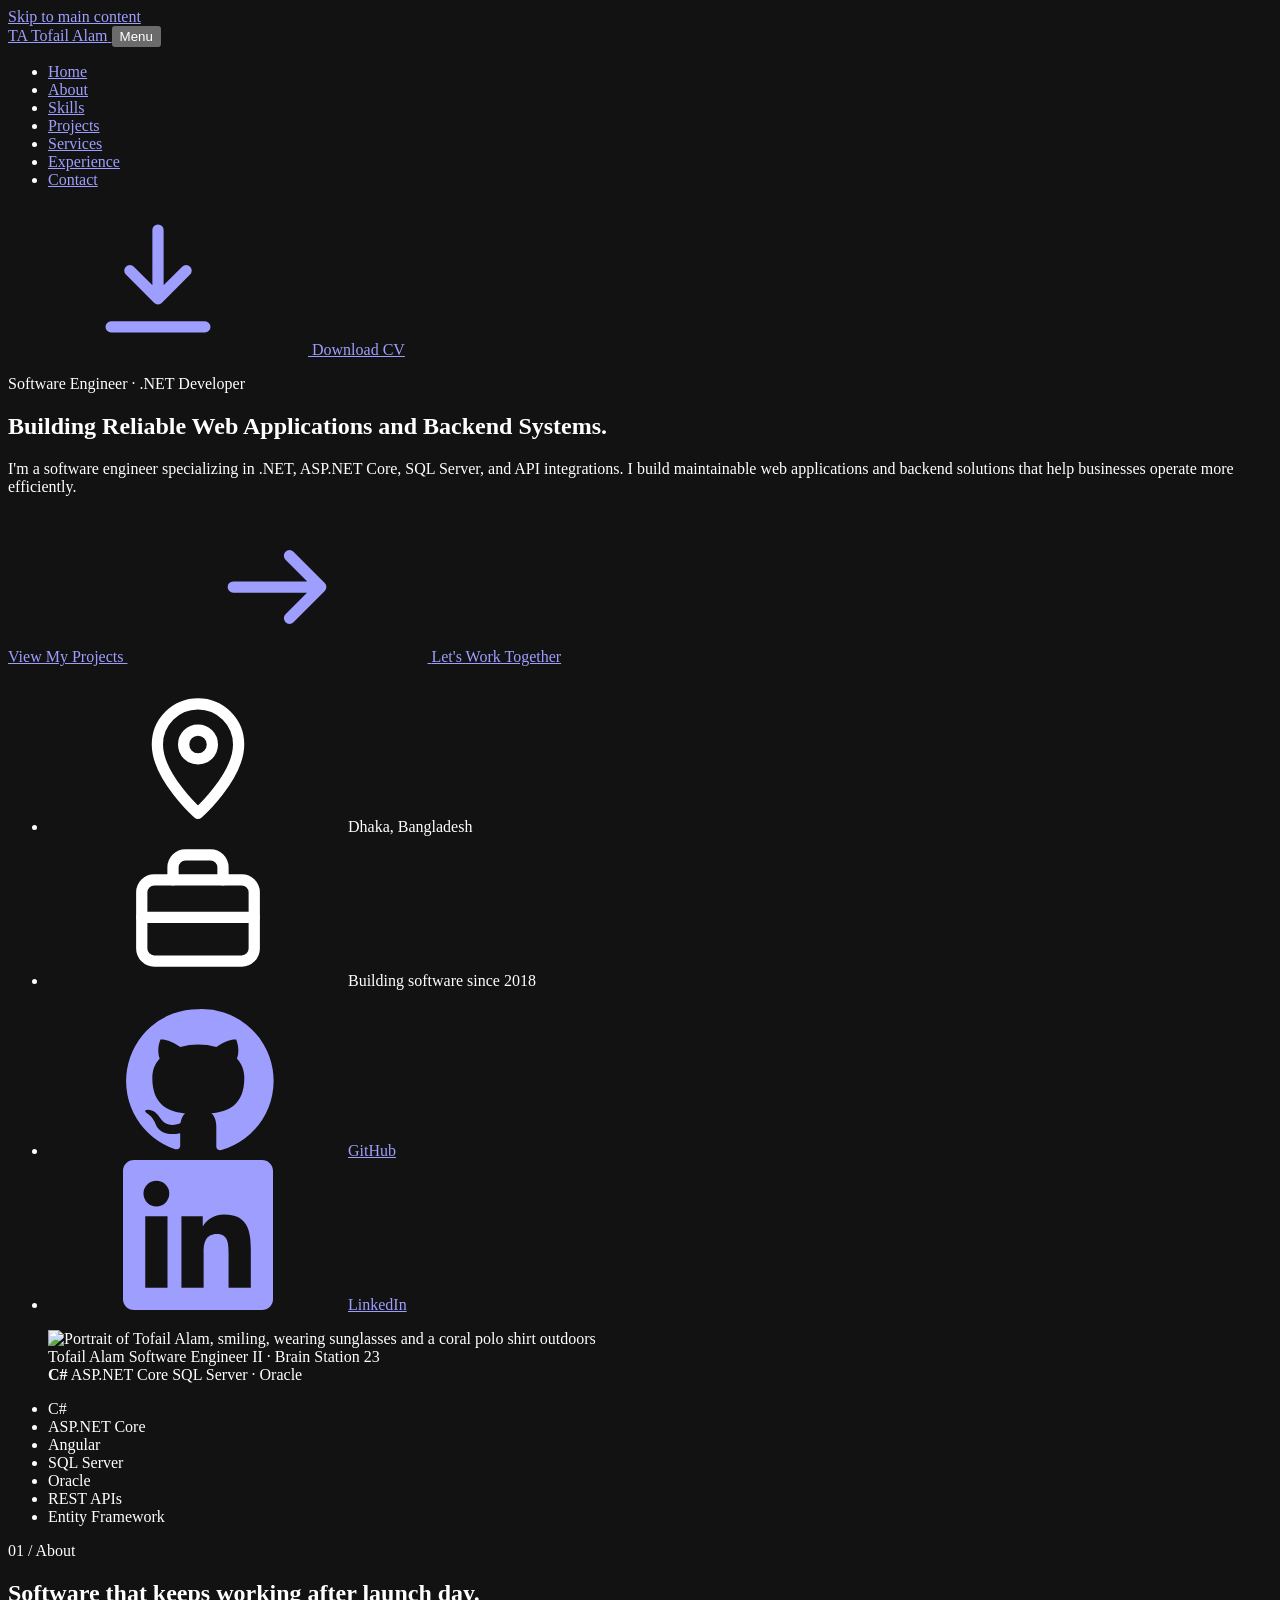
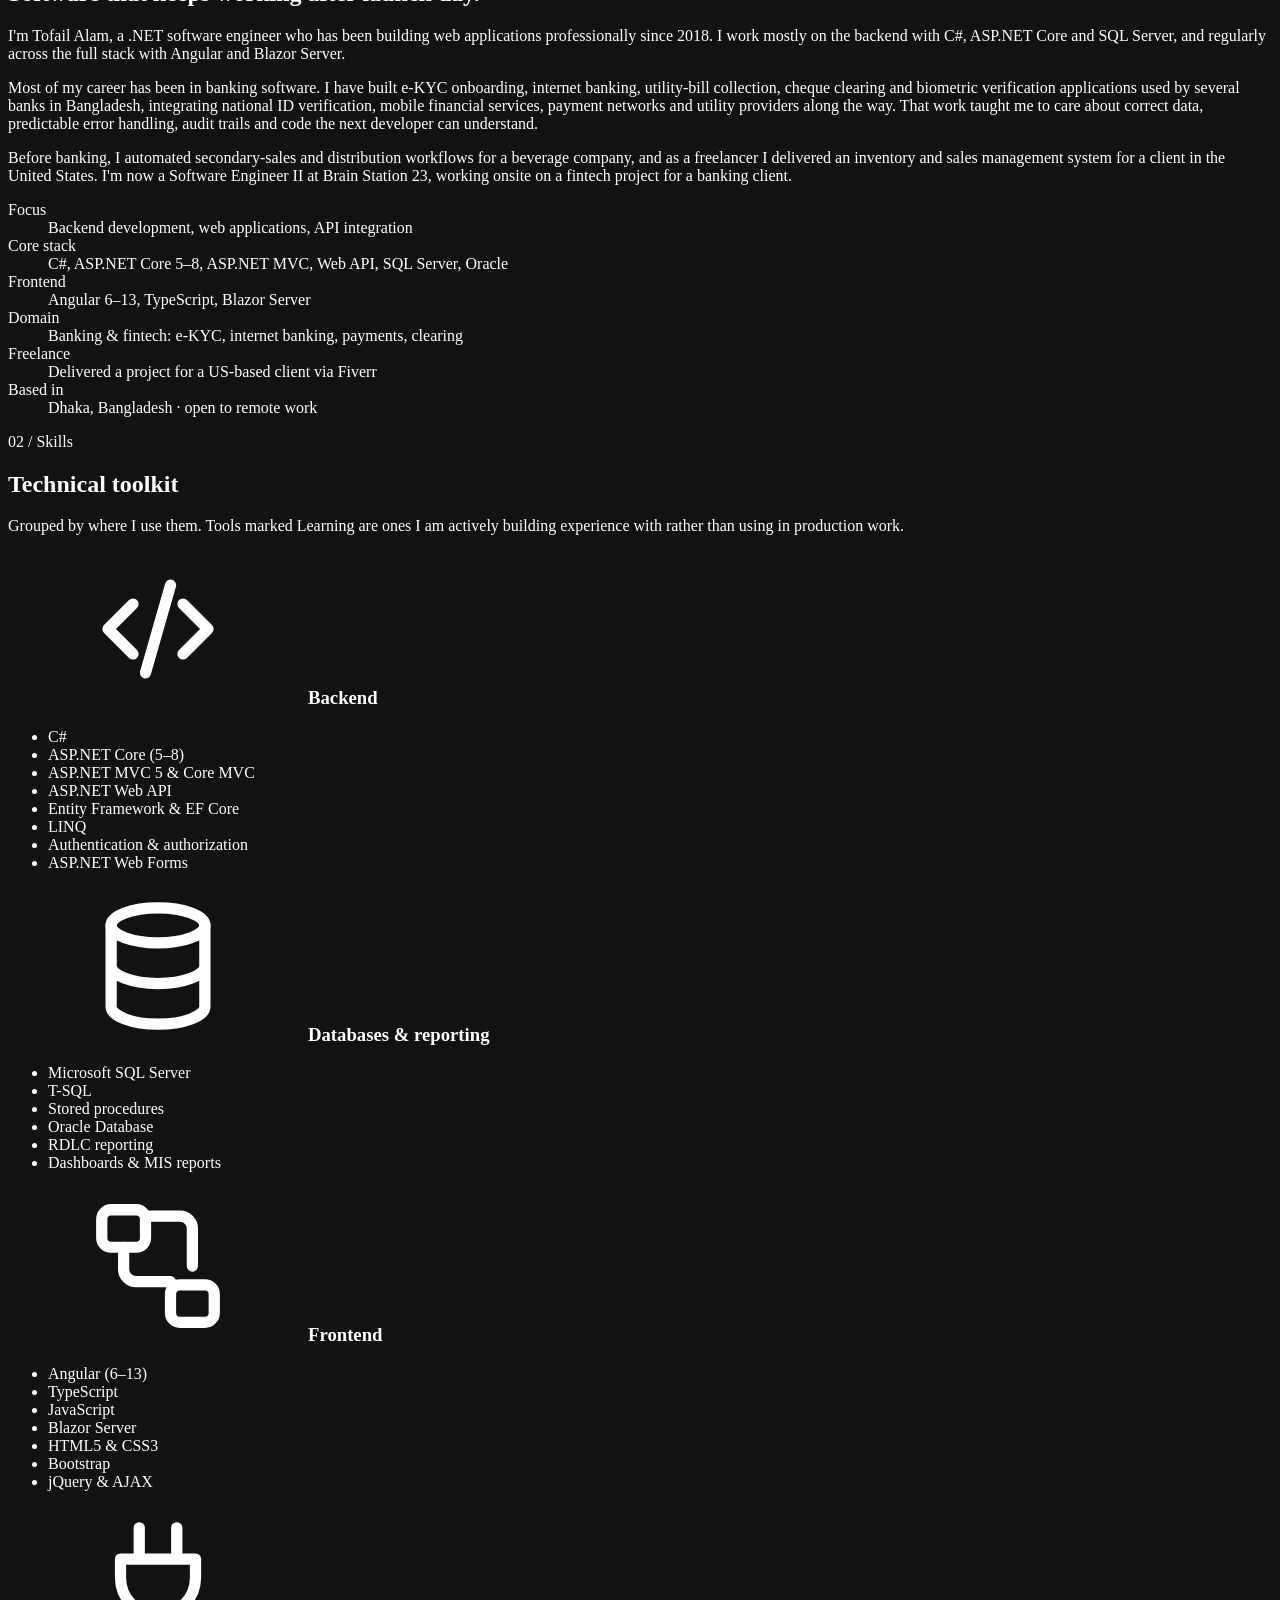
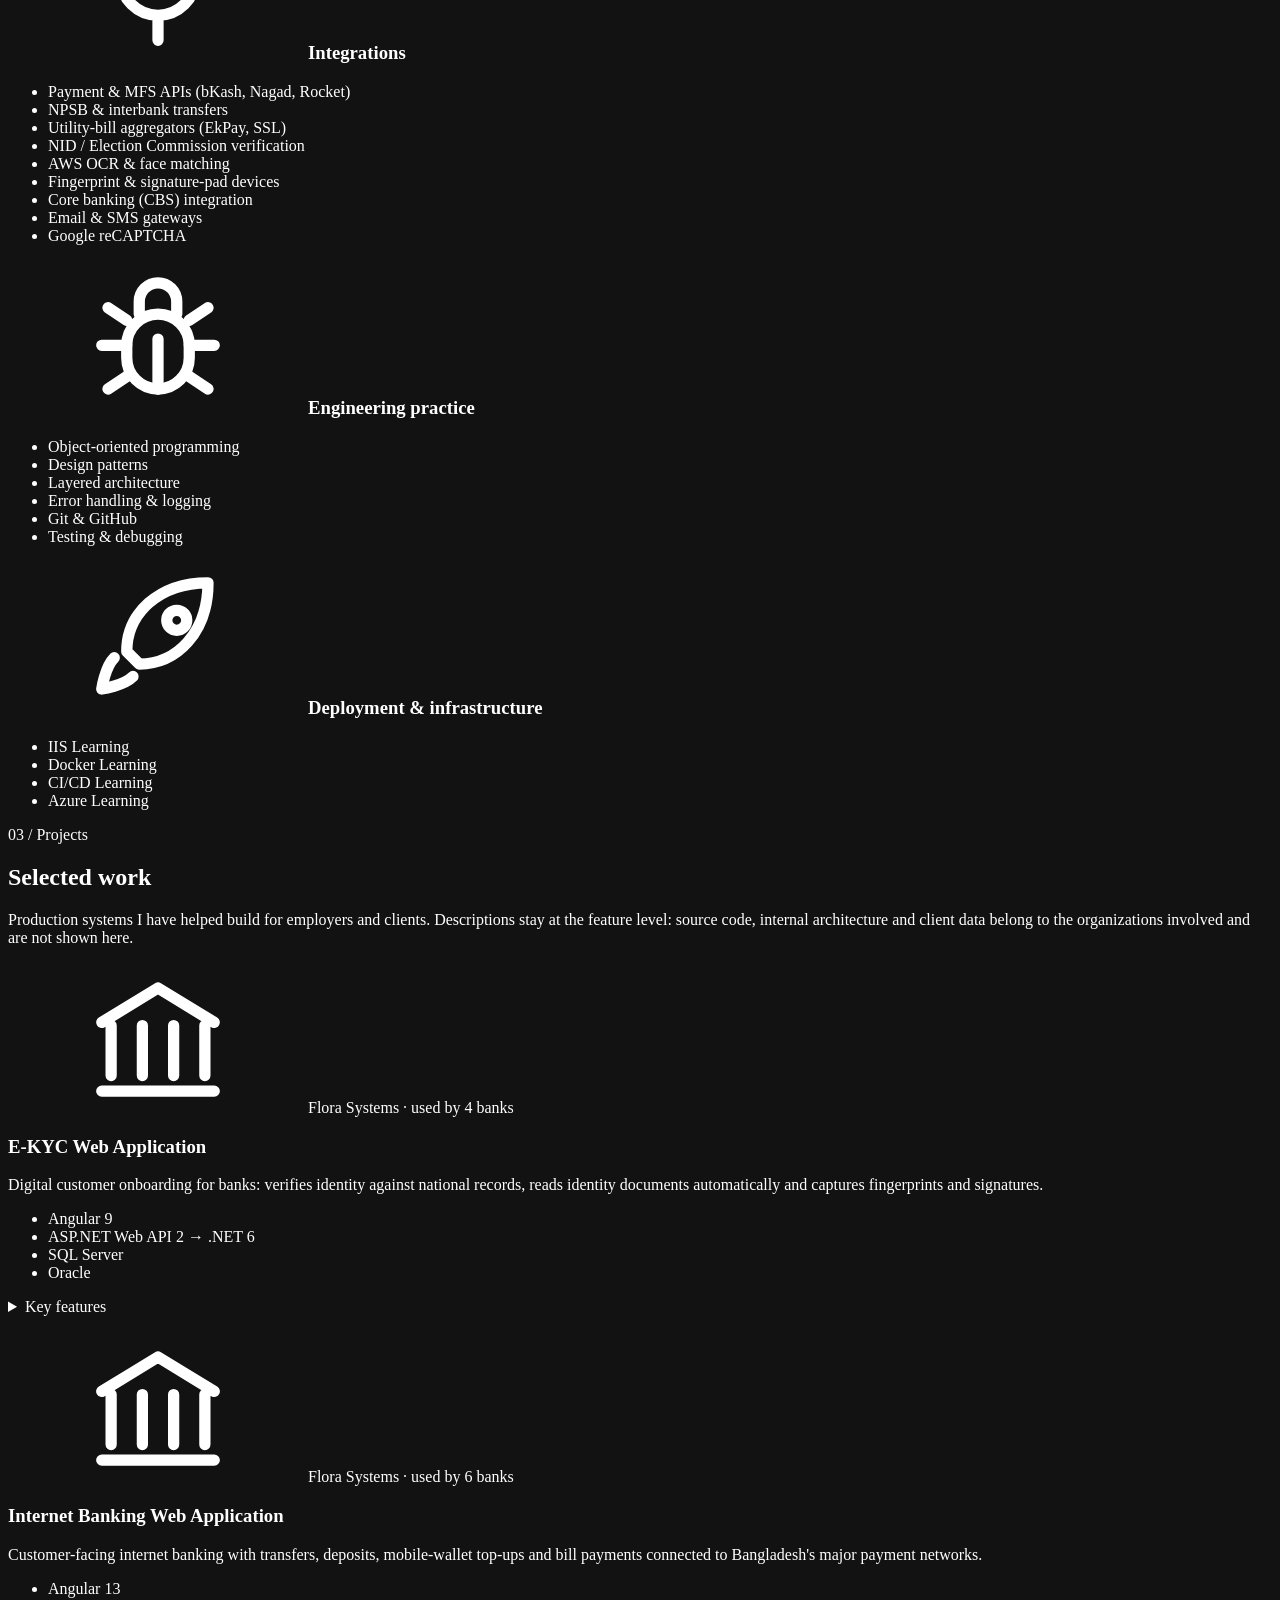
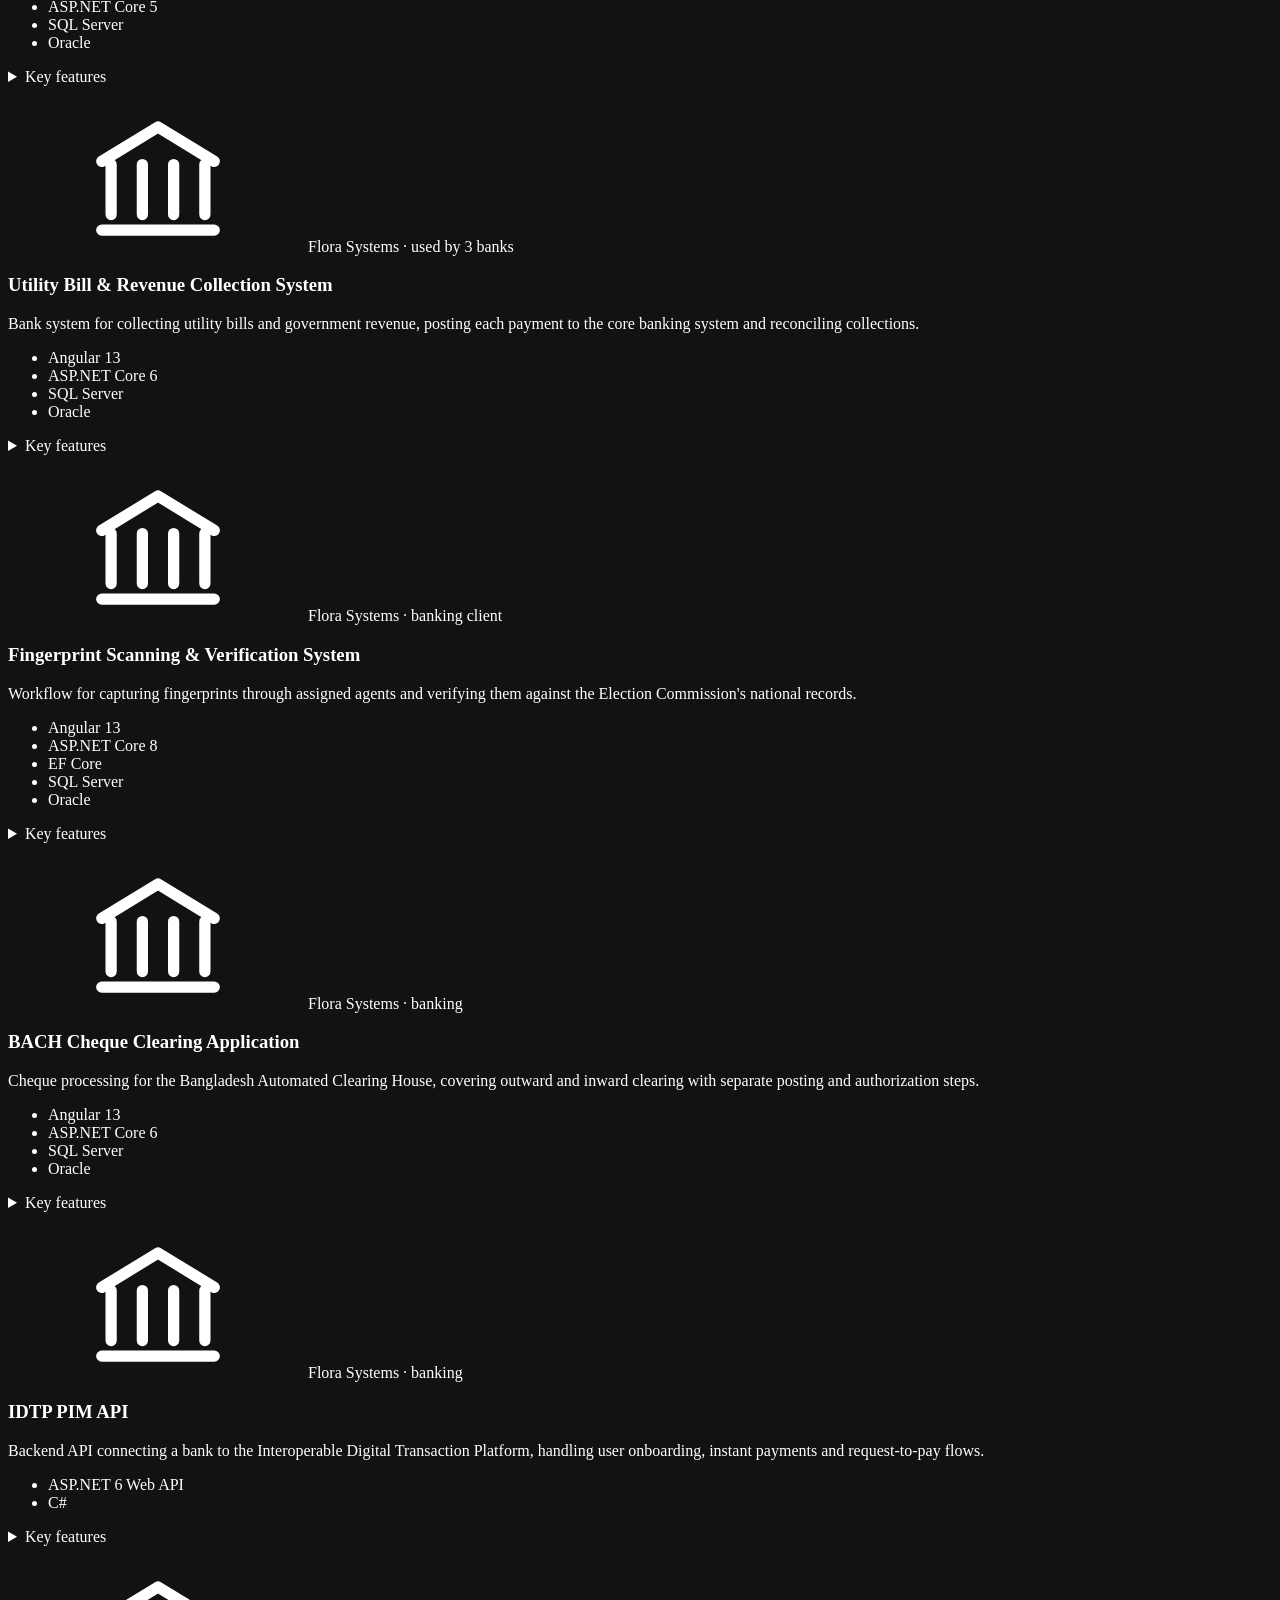
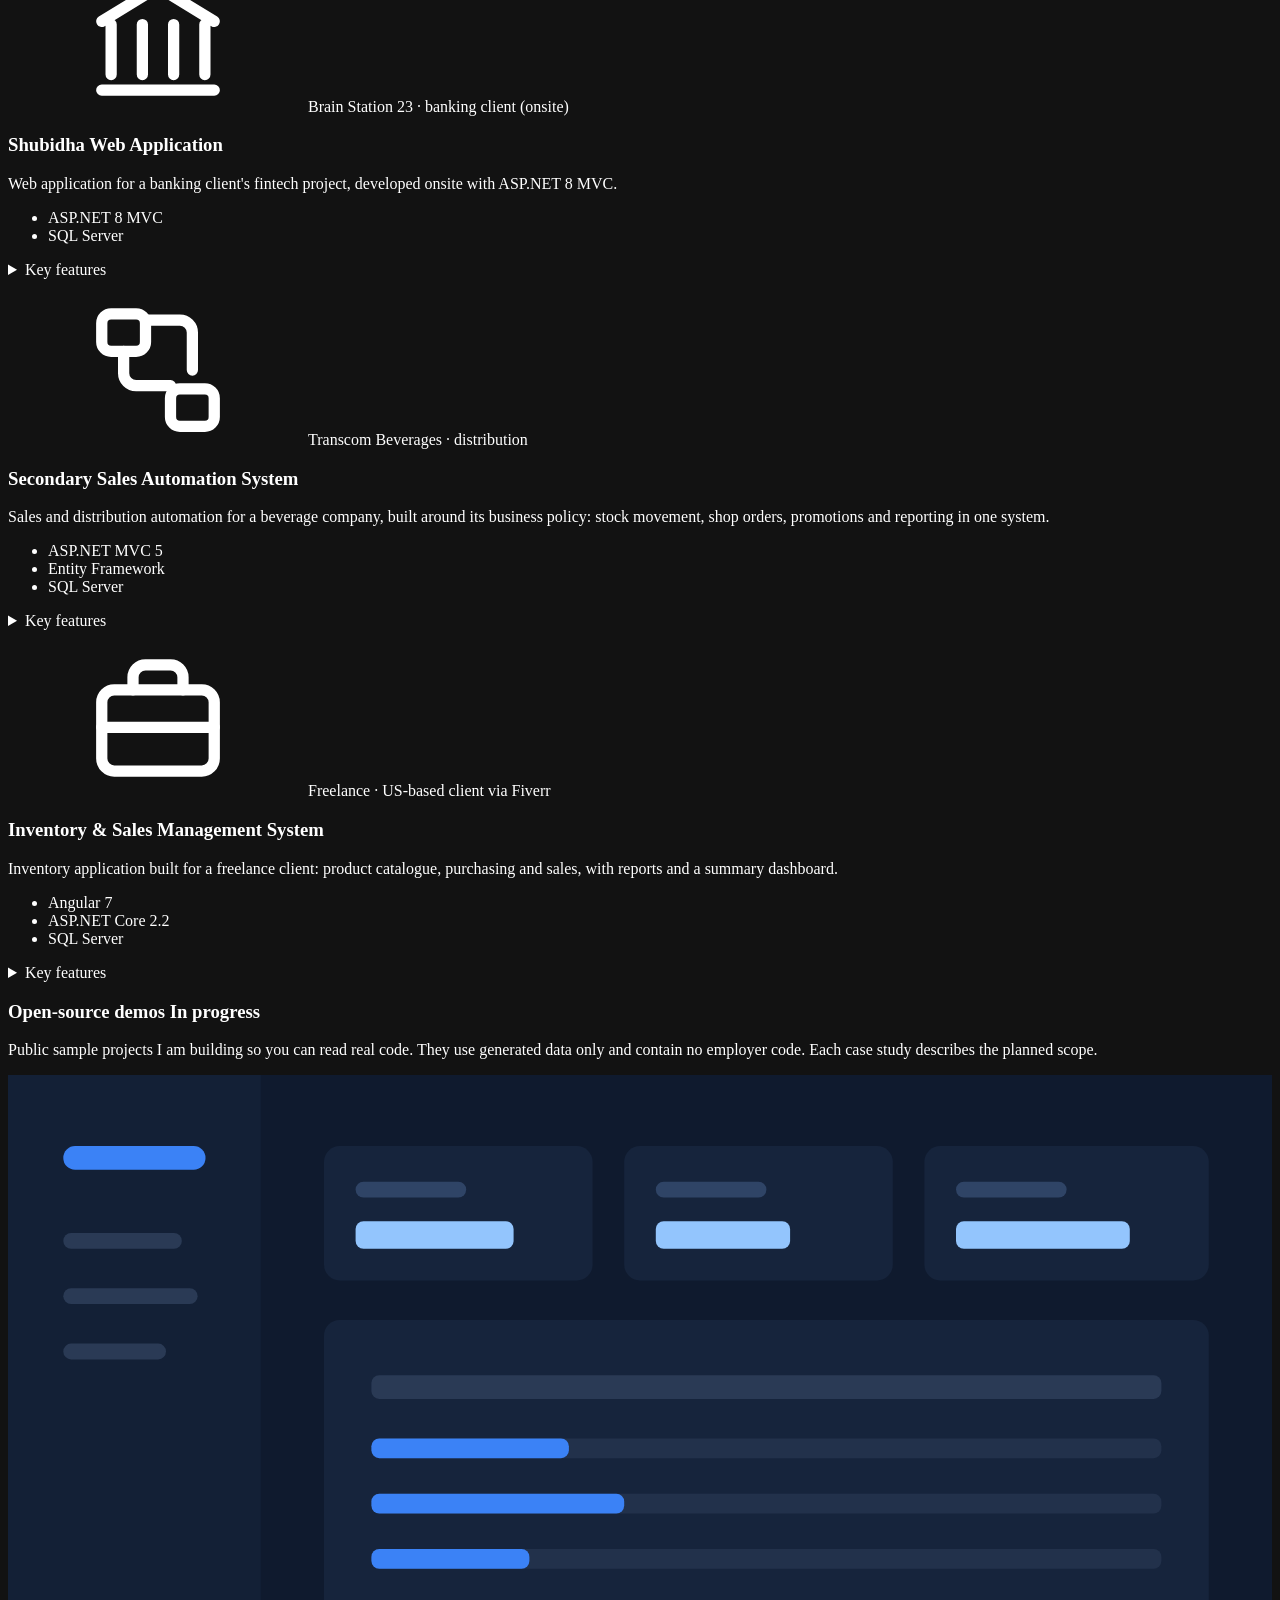
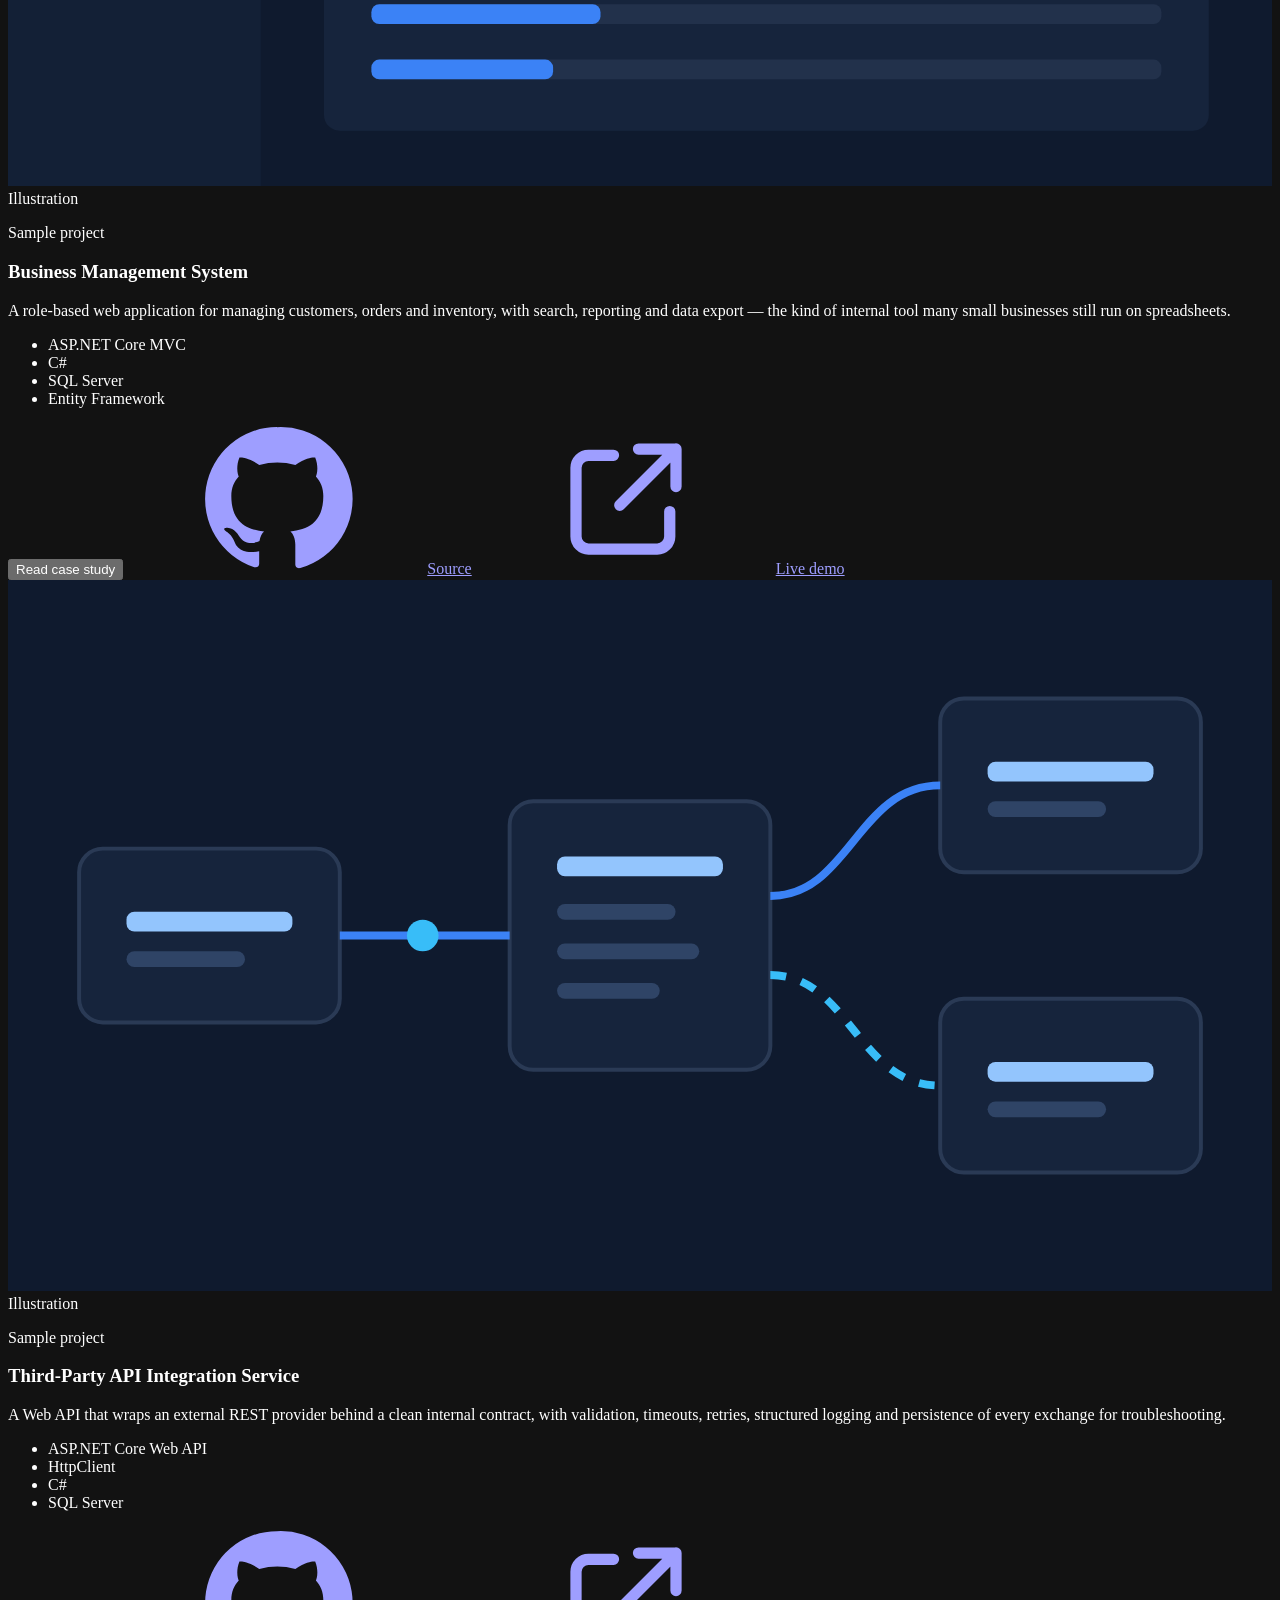
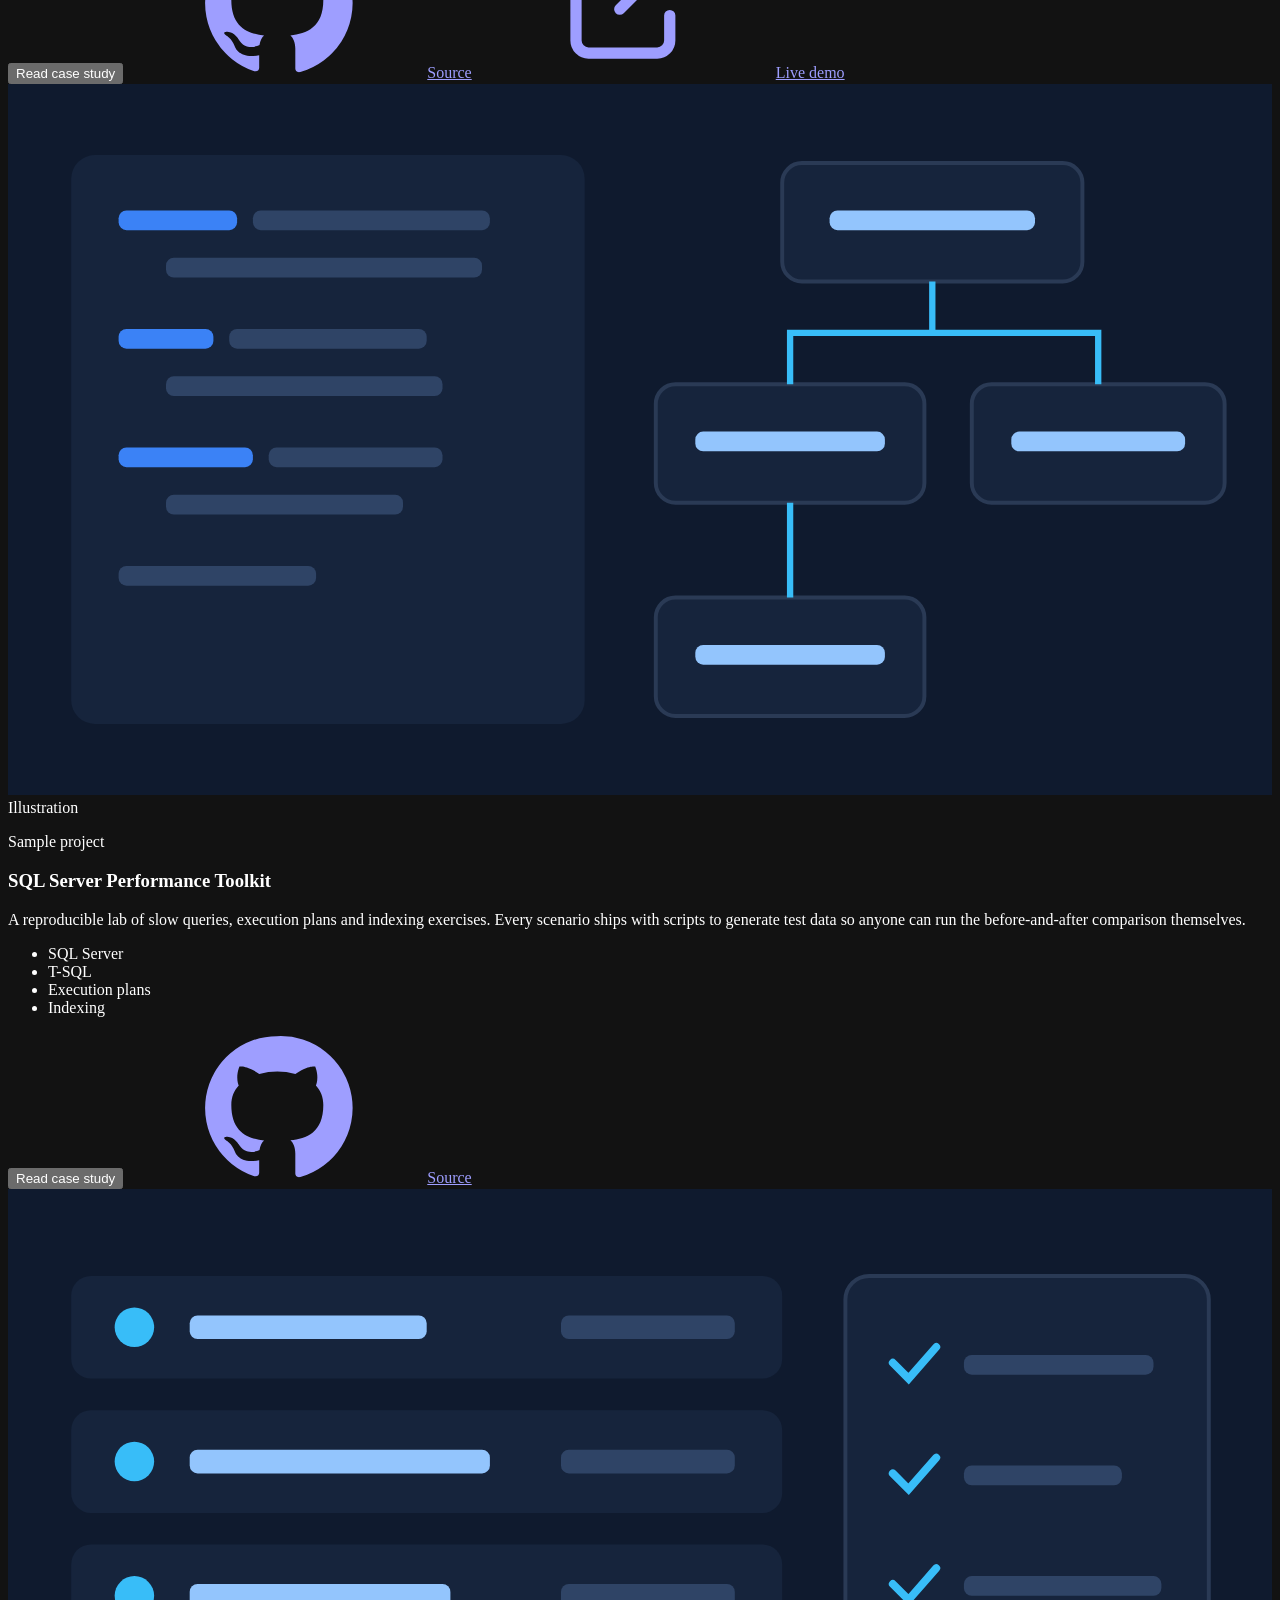
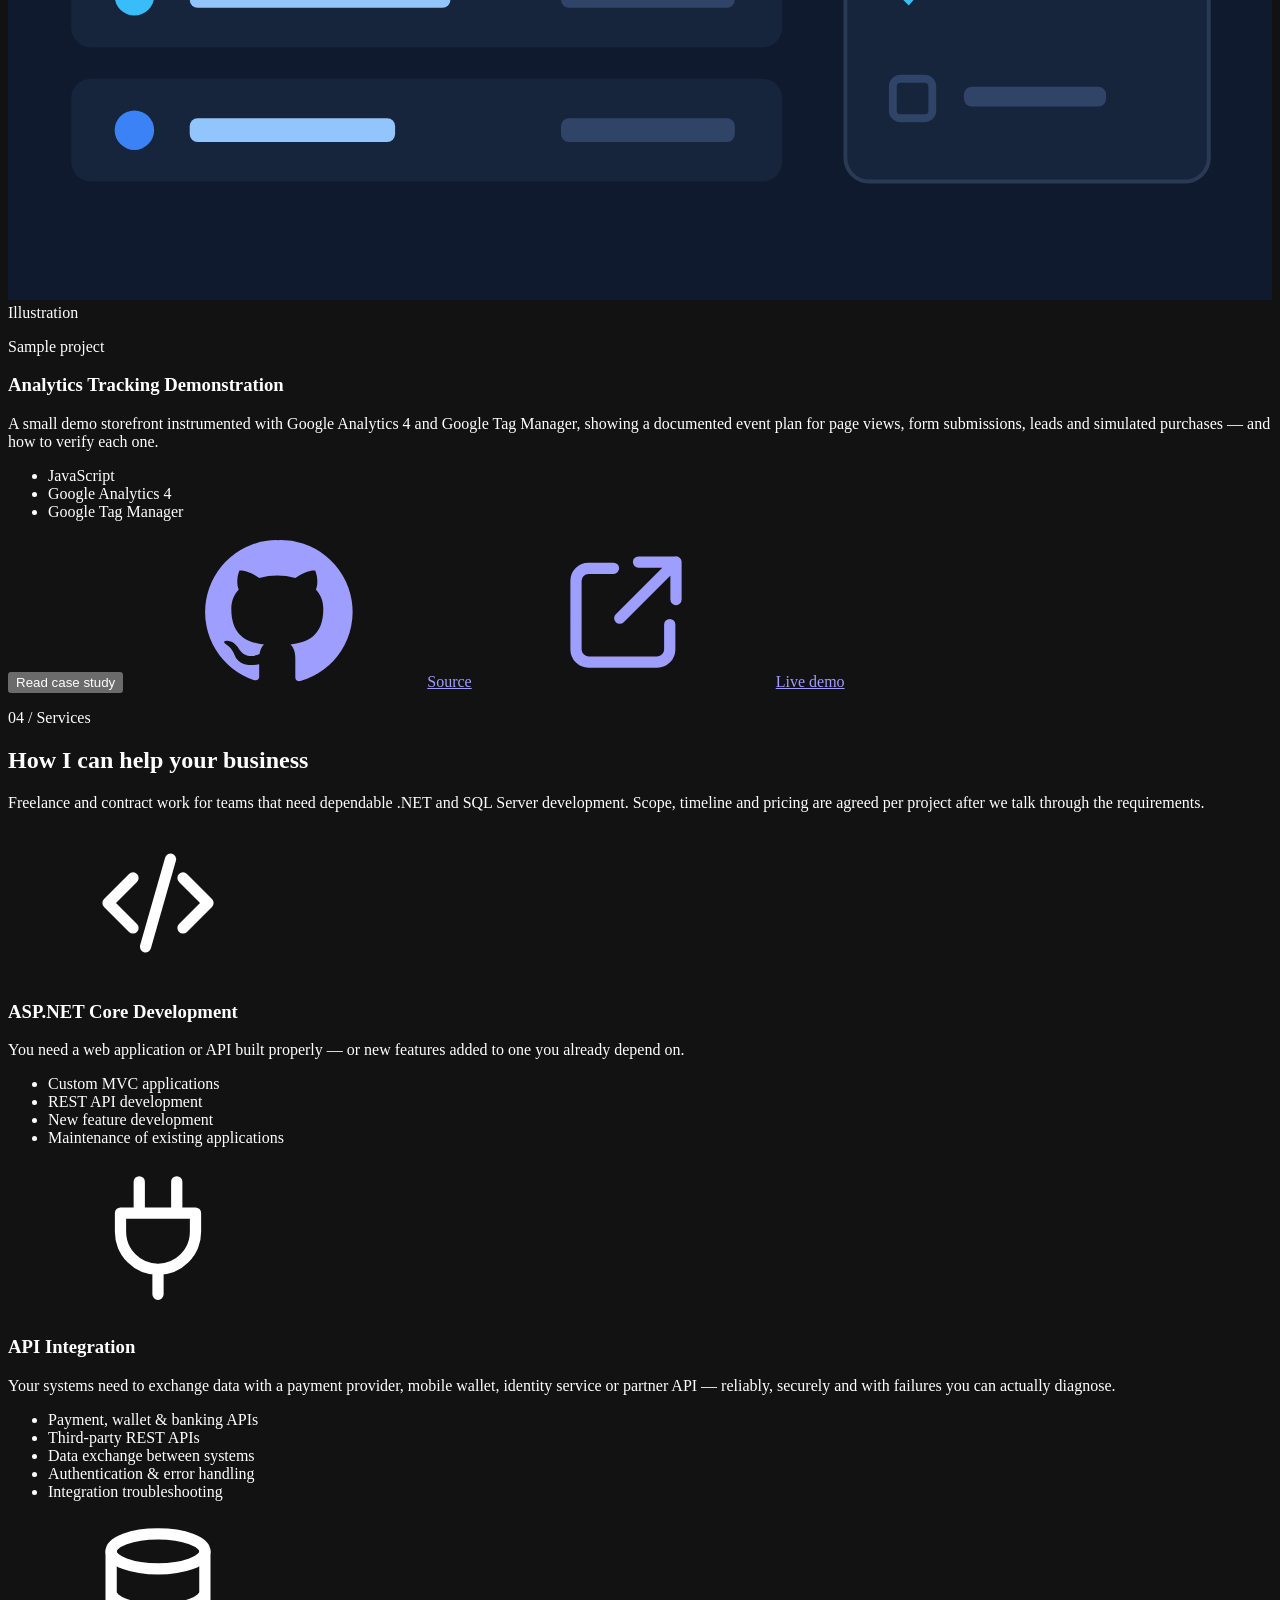
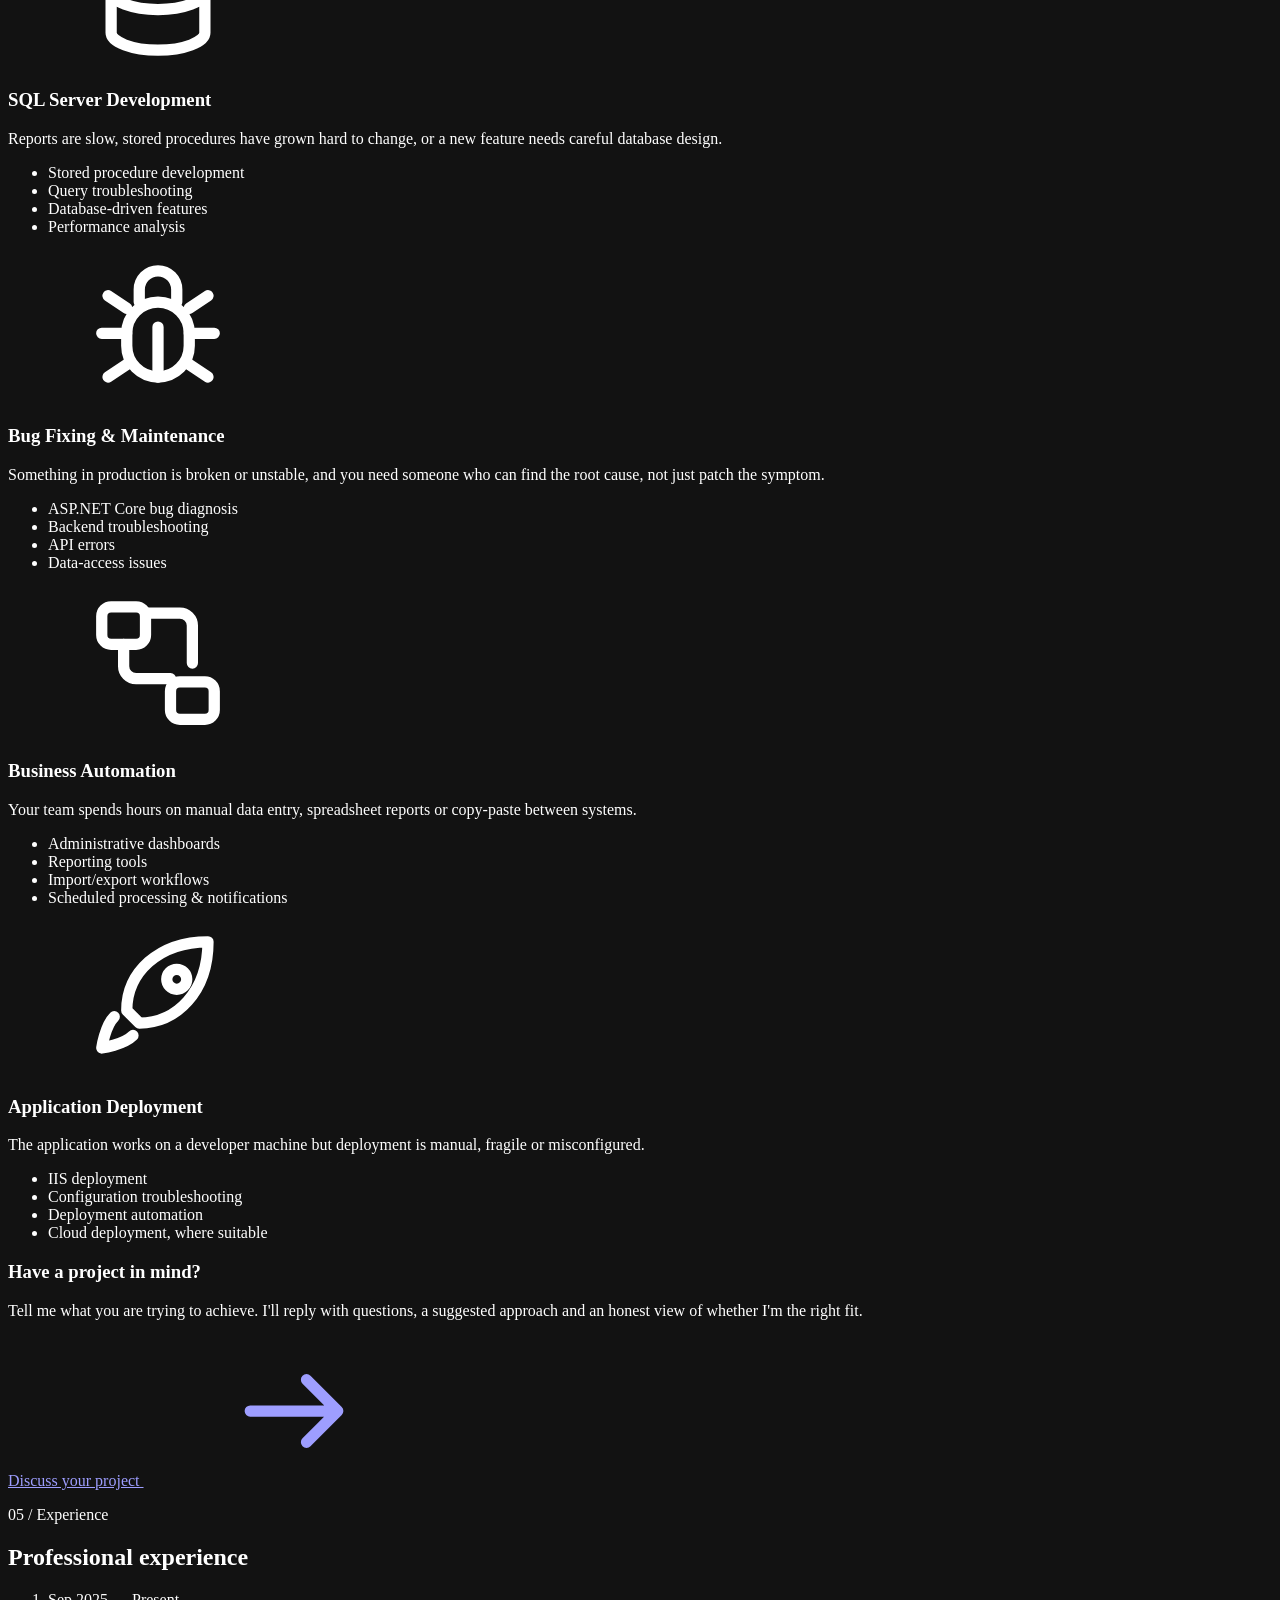
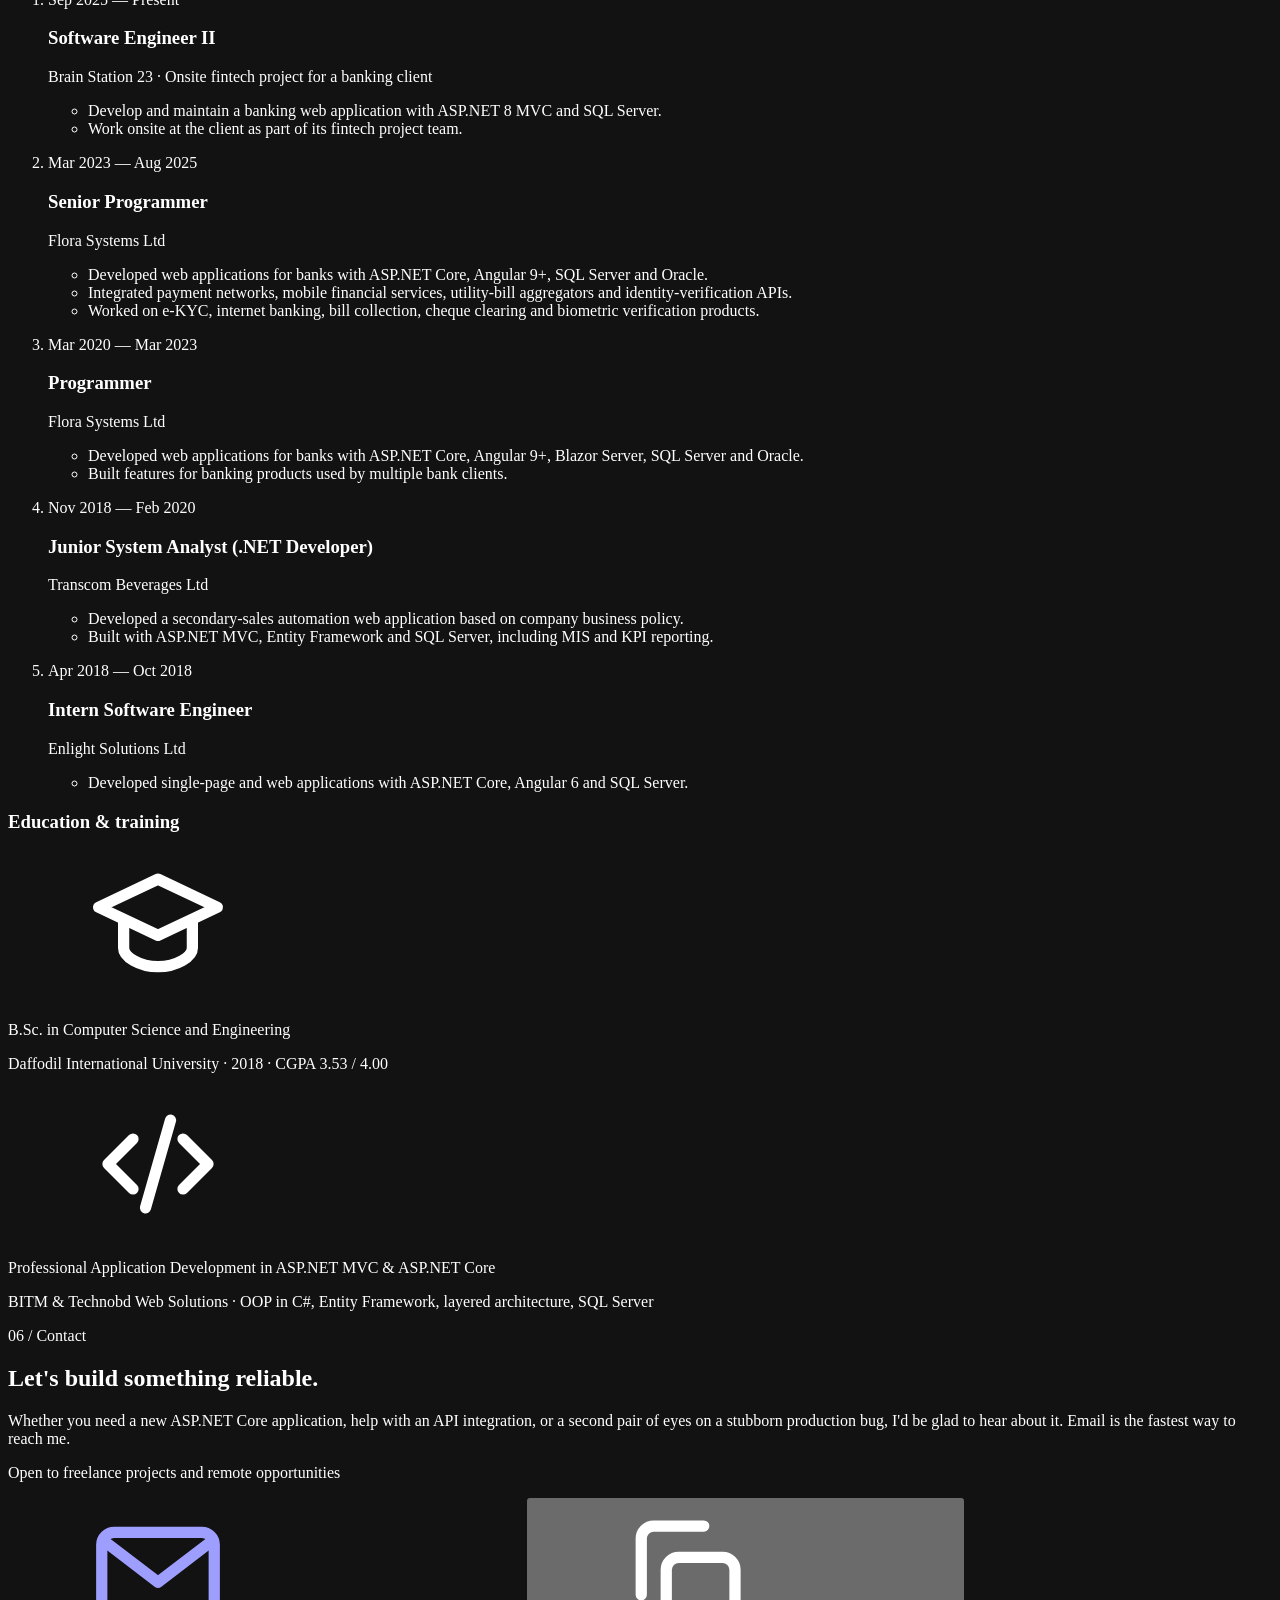
==== index.html @ 6b2c28f9 "Add files via upload" ====
<!doctype html>
<html lang="en">
<head>
  <meta charset="utf-8">
  <meta name="viewport" content="width=device-width, initial-scale=1">

  <title>Tofail Alam — .NET Software Engineer | ASP.NET Core, SQL Server &amp; Fintech Integrations</title>
  <meta name="description" content="Tofail Alam is a .NET software engineer in Dhaka, Bangladesh, building banking and business web applications with C#, ASP.NET Core, Angular, SQL Server and Oracle since 2018. Available for freelance and remote work.">
  <meta name="author" content="Tofail Alam">
  <meta name="theme-color" content="#0B1120">
  <meta name="color-scheme" content="dark">

  <!-- If you later add a custom domain, change every tofailalamtushar.github.io below. -->
  <link rel="canonical" href="https://tofailalamtushar.github.io/">

  <meta property="og:type" content="profile">
  <meta property="og:title" content="Tofail Alam — .NET Software Engineer">
  <meta property="og:description" content="Banking and business web applications, backend systems and API integrations with C#, ASP.NET Core, Angular and SQL Server.">
  <meta property="og:url" content="https://tofailalamtushar.github.io/">
  <meta property="og:image" content="https://tofailalamtushar.github.io/assets/images/og-image.png">
  <meta property="og:image:width" content="1200">
  <meta property="og:image:height" content="630">
  <meta property="og:image:alt" content="Tofail Alam — .NET Software Engineer: ASP.NET Core, SQL Server, API integration">
  <meta name="twitter:card" content="summary_large_image">
  <meta name="twitter:title" content="Tofail Alam — .NET Software Engineer">
  <meta name="twitter:description" content="Banking and business web applications, backend systems and API integrations with C#, ASP.NET Core, Angular and SQL Server.">
  <meta name="twitter:image" content="https://tofailalamtushar.github.io/assets/images/og-image.png">

  <link rel="icon" href="assets/icons/favicon.svg" type="image/svg+xml">
  <link rel="preload" as="image" href="assets/images/tofail-alam-480.webp" imagesrcset="assets/images/tofail-alam-480.webp 480w, assets/images/tofail-alam-800.webp 800w" imagesizes="(max-width: 920px) 260px, 380px">
  <link rel="stylesheet" href="assets/css/style.css">

  <!-- Structured data: helps search engines show your name and profiles correctly -->
  <script type="application/ld+json">
  {
    "@context": "https://schema.org",
    "@type": "Person",
    "name": "Tofail Alam",
    "jobTitle": "Software Engineer (.NET)",
    "url": "https://tofailalamtushar.github.io/",
    "image": "https://tofailalamtushar.github.io/assets/images/tofail-alam-800.webp",
    "address": { "@type": "PostalAddress", "addressLocality": "Dhaka", "addressCountry": "BD" },
    "alumniOf": "Daffodil International University",
    "knowsAbout": ["C#", "ASP.NET Core", "Angular", "Microsoft SQL Server", "Oracle Database", "REST APIs", "Fintech integrations"],
    "sameAs": ["https://github.com/tofailalamtushar"]
  }
  </script>

  <script src="site-config.js" defer></script>
  <script src="assets/js/main.js" defer></script>
</head>
<body>
  <!-- Inline icon sprite: one request, no icon library needed -->
  <svg width="0" height="0" style="position:absolute" aria-hidden="true" focusable="false">
    <defs>
      <symbol id="i-github" viewBox="0 0 24 24"><path fill="currentColor" d="M12 .5a11.5 11.5 0 0 0-3.64 22.41c.58.1.79-.25.79-.56v-2c-3.2.7-3.88-1.37-3.88-1.37-.53-1.33-1.28-1.69-1.28-1.69-1.05-.71.08-.7.08-.7 1.16.08 1.77 1.19 1.77 1.19 1.03 1.77 2.7 1.26 3.36.96.1-.75.4-1.26.73-1.55-2.55-.29-5.24-1.28-5.24-5.68 0-1.26.45-2.28 1.19-3.09-.12-.29-.52-1.46.11-3.05 0 0 .97-.31 3.17 1.18a11 11 0 0 1 5.78 0c2.2-1.49 3.17-1.18 3.17-1.18.63 1.59.23 2.76.11 3.05.74.81 1.19 1.83 1.19 3.09 0 4.41-2.69 5.38-5.26 5.67.41.36.78 1.06.78 2.14v3.17c0 .31.21.67.8.56A11.5 11.5 0 0 0 12 .5Z"/></symbol>
      <symbol id="i-linkedin" viewBox="0 0 24 24"><path fill="currentColor" d="M20.45 20.45h-3.56v-5.57c0-1.33-.02-3.04-1.85-3.04-1.86 0-2.14 1.45-2.14 2.94v5.67H9.35V9h3.41v1.56h.05c.48-.9 1.64-1.85 3.37-1.85 3.6 0 4.27 2.37 4.27 5.46v6.28ZM5.34 7.43a2.06 2.06 0 1 1 0-4.13 2.06 2.06 0 0 1 0 4.13ZM7.12 20.45H3.56V9h3.56v11.45ZM22.22 0H1.77C.79 0 0 .77 0 1.73v20.54C0 23.23.79 24 1.77 24h20.45c.98 0 1.78-.77 1.78-1.73V1.73C24 .77 23.2 0 22.22 0Z"/></symbol>
      <symbol id="i-mail" viewBox="0 0 24 24"><g fill="none" stroke="currentColor" stroke-width="1.8" stroke-linecap="round" stroke-linejoin="round"><rect x="3" y="5" width="18" height="14" rx="2"/><path d="m3.5 6.5 8.5 6.5 8.5-6.5"/></g></symbol>
      <symbol id="i-briefcase" viewBox="0 0 24 24"><g fill="none" stroke="currentColor" stroke-width="1.8" stroke-linecap="round" stroke-linejoin="round"><rect x="3" y="7" width="18" height="13" rx="2"/><path d="M8 7V5a2 2 0 0 1 2-2h4a2 2 0 0 1 2 2v2M3 13h18"/></g></symbol>
      <symbol id="i-download" viewBox="0 0 24 24"><g fill="none" stroke="currentColor" stroke-width="1.8" stroke-linecap="round" stroke-linejoin="round"><path d="M12 4v11m0 0-4.5-4.5M12 15l4.5-4.5M4.5 19.5h15"/></g></symbol>
      <symbol id="i-arrow" viewBox="0 0 24 24"><g fill="none" stroke="currentColor" stroke-width="1.8" stroke-linecap="round" stroke-linejoin="round"><path d="M5 12h14m-5-5 5 5-5 5"/></g></symbol>
      <symbol id="i-arrow-up" viewBox="0 0 24 24"><g fill="none" stroke="currentColor" stroke-width="2" stroke-linecap="round" stroke-linejoin="round"><path d="M12 19V5m-6 6 6-6 6 6"/></g></symbol>
      <symbol id="i-external" viewBox="0 0 24 24"><g fill="none" stroke="currentColor" stroke-width="1.8" stroke-linecap="round" stroke-linejoin="round"><path d="M14 4h6v6m0-6-9 9M19 14v4a2 2 0 0 1-2 2H6a2 2 0 0 1-2-2V7a2 2 0 0 1 2-2h4"/></g></symbol>
      <symbol id="i-copy" viewBox="0 0 24 24"><g fill="none" stroke="currentColor" stroke-width="1.8" stroke-linecap="round" stroke-linejoin="round"><rect x="9" y="9" width="11" height="11" rx="2"/><path d="M5 15V6a2 2 0 0 1 2-2h8"/></g></symbol>
      <symbol id="i-close" viewBox="0 0 24 24"><g fill="none" stroke="currentColor" stroke-width="2" stroke-linecap="round"><path d="M6 6l12 12M18 6 6 18"/></g></symbol>
      <symbol id="i-code" viewBox="0 0 24 24"><g fill="none" stroke="currentColor" stroke-width="1.8" stroke-linecap="round" stroke-linejoin="round"><path d="m8 8-4 4 4 4m8-8 4 4-4 4M14 5l-4 14"/></g></symbol>
      <symbol id="i-plug" viewBox="0 0 24 24"><g fill="none" stroke="currentColor" stroke-width="1.8" stroke-linecap="round" stroke-linejoin="round"><path d="M9 3v5m6-5v5M6 8h12v3a6 6 0 0 1-12 0V8Zm6 9v4"/></g></symbol>
      <symbol id="i-db" viewBox="0 0 24 24"><g fill="none" stroke="currentColor" stroke-width="1.8" stroke-linecap="round" stroke-linejoin="round"><ellipse cx="12" cy="5.5" rx="7.5" ry="2.8"/><path d="M4.5 5.5v13c0 1.5 3.4 2.8 7.5 2.8s7.5-1.3 7.5-2.8v-13M4.5 12c0 1.5 3.4 2.8 7.5 2.8s7.5-1.3 7.5-2.8"/></g></symbol>
      <symbol id="i-bug" viewBox="0 0 24 24"><g fill="none" stroke="currentColor" stroke-width="1.8" stroke-linecap="round" stroke-linejoin="round"><rect x="7" y="8" width="10" height="12" rx="5"/><path d="M9 8V6a3 3 0 0 1 6 0v2M12 12v8M3 13h4m10 0h4M4 7l3 2m13-2-3 2M4 20l3-2m13 2-3-2"/></g></symbol>
      <symbol id="i-flow" viewBox="0 0 24 24"><g fill="none" stroke="currentColor" stroke-width="1.8" stroke-linecap="round" stroke-linejoin="round"><rect x="3" y="3" width="7" height="6" rx="1.5"/><rect x="14" y="15" width="7" height="6" rx="1.5"/><path d="M6.5 9v3.5a2 2 0 0 0 2 2H14m3.5-2.5V6a2 2 0 0 0-2-2H10"/></g></symbol>
      <symbol id="i-rocket" viewBox="0 0 24 24"><g fill="none" stroke="currentColor" stroke-width="1.8" stroke-linecap="round" stroke-linejoin="round"><path d="M5 15c-1.5 1.5-2 5-2 5s3.5-.5 5-2m-1-4c0-6 5-11 13-11 0 8-5 13-11 13l-2-2Z"/><circle cx="15" cy="9" r="1.6"/></g></symbol>
      <symbol id="i-pin" viewBox="0 0 24 24"><g fill="none" stroke="currentColor" stroke-width="1.8" stroke-linecap="round" stroke-linejoin="round"><path d="M12 21s-6.5-5.8-6.5-11a6.5 6.5 0 0 1 13 0c0 5.2-6.5 11-6.5 11Z"/><circle cx="12" cy="10" r="2.3"/></g></symbol>
      <symbol id="i-bank" viewBox="0 0 24 24"><g fill="none" stroke="currentColor" stroke-width="1.8" stroke-linecap="round" stroke-linejoin="round"><path d="M3 9.5 12 4l9 5.5M4.5 10v8m5-8v8m5-8v8m5-8v8M3 20.5h18"/></g></symbol>
      <symbol id="i-cap" viewBox="0 0 24 24"><g fill="none" stroke="currentColor" stroke-width="1.8" stroke-linecap="round" stroke-linejoin="round"><path d="m2.5 9 9.5-4.5L21.5 9 12 13.5 2.5 9Z"/><path d="M6.5 11v4.5c0 1.4 2.5 3 5.5 3s5.5-1.6 5.5-3V11"/></g></symbol>
    </defs>
  </svg>

  <a class="skip-link" href="#main">Skip to main content</a>

  <!-- ============ HEADER / NAVIGATION ============ -->
  <header class="site-header" id="top">
    <nav class="nav container" aria-label="Primary">
      <a class="brand" href="#home" aria-label="Back to the top of the page">
        <span class="brand__mark" aria-hidden="true" data-config-initials>TA</span>
        <span class="brand__name" data-config-text="name">Tofail Alam</span>
      </a>

      <button class="nav__toggle" type="button" aria-expanded="false" aria-controls="nav-menu">
        <span class="nav__toggle-bars" aria-hidden="true"></span>
        <span class="visually-hidden">Menu</span>
      </button>

      <div class="nav__menu" id="nav-menu">
        <ul class="nav__links">
          <li><a href="#home">Home</a></li>
          <li><a href="#about">About</a></li>
          <li><a href="#skills">Skills</a></li>
          <li><a href="#projects">Projects</a></li>
          <li><a href="#services">Services</a></li>
          <li><a href="#experience">Experience</a></li>
          <li><a href="#contact">Contact</a></li>
        </ul>
        <a class="btn btn--small btn--outline" href="assets/cv.pdf" data-config-cv download="Tofail-Alam-CV.pdf">
          <svg class="icon" aria-hidden="true"><use href="#i-download"/></svg>
          Download CV
        </a>
      </div>
    </nav>
  </header>

  <div class="dev-banner" role="status" hidden></div>

  <main id="main">
    <!-- ============ HERO ============ -->
    <section class="hero" id="home" aria-labelledby="hero-title">
      <div class="container hero__grid">
        <div class="hero__copy">
          <p class="eyebrow">
            <span class="status-dot" aria-hidden="true"></span>
            <span data-config-text="role">Software Engineer · .NET Developer</span>
          </p>
          <h1 class="hero__title" id="hero-title">Building Reliable Web Applications and Backend Systems.</h1>
          <p class="hero__lead">I'm a software engineer specializing in .NET, ASP.NET Core, SQL Server, and API integrations. I build maintainable web applications and backend solutions that help businesses operate more efficiently.</p>

          <div class="hero__actions">
            <a class="btn btn--primary" href="#projects">View My Projects
              <svg class="icon" aria-hidden="true"><use href="#i-arrow"/></svg>
            </a>
            <a class="btn btn--ghost" href="#contact">Let's Work Together</a>
          </div>

          <ul class="hero__meta" aria-label="Quick facts">
            <li><svg class="icon" aria-hidden="true"><use href="#i-pin"/></svg><span data-config-text="location">Dhaka, Bangladesh</span></li>
            <li><svg class="icon" aria-hidden="true"><use href="#i-briefcase"/></svg><span>Building software since <span data-config-text="careerStartYear">2018</span></span></li>
          </ul>

          <ul class="social" aria-label="Profiles">
            <li><a class="social__link" href="https://github.com/tofailalamtushar" data-config-href="github" target="_blank" rel="noopener noreferrer">
              <svg class="icon" aria-hidden="true"><use href="#i-github"/></svg><span>GitHub</span></a></li>
            <li><a class="social__link" href="YOUR_LINKEDIN_URL" data-config-href="linkedin" target="_blank" rel="noopener noreferrer">
              <svg class="icon" aria-hidden="true"><use href="#i-linkedin"/></svg><span>LinkedIn</span></a></li>
          </ul>
        </div>

        <figure class="hero__portrait">
          <div class="portrait">
            <img src="assets/images/tofail-alam-480.webp"
                 srcset="assets/images/tofail-alam-480.webp 480w, assets/images/tofail-alam-800.webp 800w"
                 sizes="(max-width: 920px) 260px, 380px"
                 width="480" height="600" fetchpriority="high" decoding="async"
                 alt="Portrait of Tofail Alam, smiling, wearing sunglasses and a coral polo shirt outdoors">
          </div>
          <figcaption class="portrait__card">
            <span class="portrait__name" data-config-text="name">Tofail Alam</span>
            <span class="portrait__role">Software Engineer II · Brain Station 23</span>
          </figcaption>
          <span class="chip-float chip-float--a" aria-hidden="true"><b>C#</b> ASP.NET Core</span>
          <span class="chip-float chip-float--b" aria-hidden="true">SQL Server · Oracle</span>
        </figure>
      </div>

      <div class="container">
        <ul class="techbar" aria-label="Core technologies">
          <li>C#</li><li>ASP.NET Core</li><li>Angular</li><li>SQL Server</li><li>Oracle</li><li>REST APIs</li><li>Entity Framework</li>
        </ul>
      </div>
    </section>

    <!-- ============ ABOUT ============ -->
    <section class="section" id="about" aria-labelledby="about-title">
      <div class="container about">
        <header class="section__head">
          <p class="section__index">01 / About</p>
          <h2 class="section__title" id="about-title">Software that keeps working after launch day.</h2>
        </header>

        <div class="about__grid">
          <div class="about__text prose">
            <p>I'm Tofail Alam, a .NET software engineer who has been building web applications professionally since <span data-config-text="careerStartYear">2018</span>. I work mostly on the backend with C#, ASP.NET Core and SQL Server, and regularly across the full stack with Angular and Blazor Server.</p>
            <p>Most of my career has been in banking software. I have built e-KYC onboarding, internet banking, utility-bill collection, cheque clearing and biometric verification applications used by several banks in Bangladesh, integrating national ID verification, mobile financial services, payment networks and utility providers along the way. That work taught me to care about correct data, predictable error handling, audit trails and code the next developer can understand.</p>
            <p>Before banking, I automated secondary-sales and distribution workflows for a beverage company, and as a freelancer I delivered an inventory and sales management system for a client in the United States. I'm now a Software Engineer II at Brain Station 23, working onsite on a fintech project for a banking client.</p>
          </div>

          <aside class="about__facts" aria-label="Summary">
            <dl class="facts">
              <div><dt>Focus</dt><dd>Backend development, web applications, API integration</dd></div>
              <div><dt>Core stack</dt><dd>C#, ASP.NET Core 5–8, ASP.NET MVC, Web API, SQL Server, Oracle</dd></div>
              <div><dt>Frontend</dt><dd>Angular 6–13, TypeScript, Blazor Server</dd></div>
              <div><dt>Domain</dt><dd>Banking &amp; fintech: e-KYC, internet banking, payments, clearing</dd></div>
              <div><dt>Freelance</dt><dd>Delivered a project for a US-based client via Fiverr</dd></div>
              <div><dt>Based in</dt><dd><span data-config-text="location">Dhaka, Bangladesh</span> · open to remote work</dd></div>
            </dl>
          </aside>
        </div>
      </div>
    </section>

    <!-- ============ SKILLS ============ -->
    <section class="section section--alt" id="skills" aria-labelledby="skills-title">
      <div class="container">
        <header class="section__head">
          <p class="section__index">02 / Skills</p>
          <h2 class="section__title" id="skills-title">Technical toolkit</h2>
          <p class="section__intro">Grouped by where I use them. Tools marked <span class="tag tag--learning">Learning</span> are ones I am actively building experience with rather than using in production work.</p>
        </header>

        <!-- EDIT: add/remove <li> items. Add class "skill--learning" + the tag to mark a skill as learning. -->
        <div class="skills">
          <article class="skill-group">
            <h3 class="skill-group__title"><svg class="icon" aria-hidden="true"><use href="#i-code"/></svg>Backend</h3>
            <ul class="skill-list">
              <li>C#</li><li>ASP.NET Core (5–8)</li><li>ASP.NET MVC 5 &amp; Core MVC</li><li>ASP.NET Web API</li><li>Entity Framework &amp; EF Core</li><li>LINQ</li><li>Authentication &amp; authorization</li><li>ASP.NET Web Forms</li>
            </ul>
          </article>

          <article class="skill-group">
            <h3 class="skill-group__title"><svg class="icon" aria-hidden="true"><use href="#i-db"/></svg>Databases &amp; reporting</h3>
            <ul class="skill-list">
              <li>Microsoft SQL Server</li><li>T-SQL</li><li>Stored procedures</li><li>Oracle Database</li><li>RDLC reporting</li><li>Dashboards &amp; MIS reports</li>
            </ul>
          </article>

          <article class="skill-group">
            <h3 class="skill-group__title"><svg class="icon" aria-hidden="true"><use href="#i-flow"/></svg>Frontend</h3>
            <ul class="skill-list">
              <li>Angular (6–13)</li><li>TypeScript</li><li>JavaScript</li><li>Blazor Server</li><li>HTML5 &amp; CSS3</li><li>Bootstrap</li><li>jQuery &amp; AJAX</li>
            </ul>
          </article>

          <article class="skill-group">
            <h3 class="skill-group__title"><svg class="icon" aria-hidden="true"><use href="#i-plug"/></svg>Integrations</h3>
            <ul class="skill-list">
              <li>Payment &amp; MFS APIs (bKash, Nagad, Rocket)</li><li>NPSB &amp; interbank transfers</li><li>Utility-bill aggregators (EkPay, SSL)</li><li>NID / Election Commission verification</li><li>AWS OCR &amp; face matching</li><li>Fingerprint &amp; signature-pad devices</li><li>Core banking (CBS) integration</li><li>Email &amp; SMS gateways</li><li>Google reCAPTCHA</li>
            </ul>
          </article>

          <article class="skill-group">
            <h3 class="skill-group__title"><svg class="icon" aria-hidden="true"><use href="#i-bug"/></svg>Engineering practice</h3>
            <ul class="skill-list">
              <li>Object-oriented programming</li><li>Design patterns</li><li>Layered architecture</li><li>Error handling &amp; logging</li><li>Git &amp; GitHub</li><li>Testing &amp; debugging</li>
            </ul>
          </article>

          <article class="skill-group">
            <h3 class="skill-group__title"><svg class="icon" aria-hidden="true"><use href="#i-rocket"/></svg>Deployment &amp; infrastructure</h3>
            <!-- EDIT: once you confirm production experience with a tool, remove its "learning" class and tag. -->
            <ul class="skill-list">
              <li class="skill--learning">IIS <span class="tag tag--learning">Learning</span></li>
              <li class="skill--learning">Docker <span class="tag tag--learning">Learning</span></li>
              <li class="skill--learning">CI/CD <span class="tag tag--learning">Learning</span></li>
              <li class="skill--learning">Azure <span class="tag tag--learning">Learning</span></li>
            </ul>
          </article>
        </div>
      </div>
    </section>
    <!-- ============ PROJECTS ============ -->
    <section class="section" id="projects" aria-labelledby="projects-title">
      <div class="container">
        <header class="section__head">
          <p class="section__index">03 / Projects</p>
          <h2 class="section__title" id="projects-title">Selected work</h2>
          <p class="section__intro">Production systems I have helped build for employers and clients. Descriptions stay at the feature level: source code, internal architecture and client data belong to the organizations involved and are not shown here.</p>
        </header>

        <!-- EDIT: verify the employer shown on each card. Client bank names are deliberately
             omitted; add them only if your employer and the client permit it. -->
        <div class="work">

          <article class="work-card">
            <p class="work-card__meta"><svg class="icon" aria-hidden="true"><use href="#i-bank"/></svg>Flora Systems · used by 4 banks</p>
            <h3 class="work-card__title">E-KYC Web Application</h3>
            <p class="work-card__desc">Digital customer onboarding for banks: verifies identity against national records, reads identity documents automatically and captures fingerprints and signatures.</p>
            <ul class="stack" aria-label="Technology stack"><li>Angular 9</li><li>ASP.NET Web API 2 → .NET 6</li><li>SQL Server</li><li>Oracle</li></ul>
            <details class="work-card__more">
              <summary>Key features</summary>
              <ul>
                <li>National ID verification through Porichoy and Election Commission APIs</li>
                <li>Document OCR and face matching using AWS services</li>
                <li>Fingerprint scanner and signature pad device integration</li>
                <li>Google reCAPTCHA protection</li>
                <li>Email and SMS notifications</li>
                <li>Migrated from ASP.NET Web API 2 to .NET 6</li>
              </ul>
            </details>
          </article>

          <article class="work-card">
            <p class="work-card__meta"><svg class="icon" aria-hidden="true"><use href="#i-bank"/></svg>Flora Systems · used by 6 banks</p>
            <h3 class="work-card__title">Internet Banking Web Application</h3>
            <p class="work-card__desc">Customer-facing internet banking with transfers, deposits, mobile-wallet top-ups and bill payments connected to Bangladesh's major payment networks.</p>
            <ul class="stack" aria-label="Technology stack"><li>Angular 13</li><li>ASP.NET Core 5</li><li>SQL Server</li><li>Oracle</li></ul>
            <details class="work-card__more">
              <summary>Key features</summary>
              <ul>
                <li>Account summary and statements</li>
                <li>Account-to-account transfers within the bank and to other banks via NPSB</li>
                <li>DPS / FDR (deposit scheme) opening</li>
                <li>bKash, Nagad and Rocket mobile financial service integrations</li>
                <li>Utility bills (DESCO, NESCO, DPDC, WASA), mobile top-up via SSL and EkPay; TAP bill API</li>
                <li>Corporate EFT transactions through bulk upload</li>
                <li>Automated challan (ACS) and e-commerce payment integration</li>
                <li>Email and SMS notifications</li>
              </ul>
            </details>
          </article>

          <article class="work-card">
            <p class="work-card__meta"><svg class="icon" aria-hidden="true"><use href="#i-bank"/></svg>Flora Systems · used by 3 banks</p>
            <h3 class="work-card__title">Utility Bill &amp; Revenue Collection System</h3>
            <p class="work-card__desc">Bank system for collecting utility bills and government revenue, posting each payment to the core banking system and reconciling collections.</p>
            <ul class="stack" aria-label="Technology stack"><li>Angular 13</li><li>ASP.NET Core 6</li><li>SQL Server</li><li>Oracle</li></ul>
            <details class="work-card__more">
              <summary>Key features</summary>
              <ul>
                <li>EkPay, SSL and TAP dynamic bill-payment integrations</li>
                <li>National Pension Authority API integration</li>
                <li>Core banking transaction posting</li>
                <li>Cash, cheque, account and GL-account payment types</li>
                <li>Reconciliation reports and a summary dashboard</li>
              </ul>
            </details>
          </article>

          <article class="work-card">
            <p class="work-card__meta"><svg class="icon" aria-hidden="true"><use href="#i-bank"/></svg>Flora Systems · banking client</p>
            <h3 class="work-card__title">Fingerprint Scanning &amp; Verification System</h3>
            <p class="work-card__desc">Workflow for capturing fingerprints through assigned agents and verifying them against the Election Commission's national records.</p>
            <ul class="stack" aria-label="Technology stack"><li>Angular 13</li><li>ASP.NET Core 8</li><li>EF Core</li><li>SQL Server</li><li>Oracle</li></ul>
            <details class="work-card__more">
              <summary>Key features</summary>
              <ul>
                <li>Registration of the people to be verified</li>
                <li>Assignment of scanning tasks to agents</li>
                <li>Fingerprint capture through scanner devices</li>
                <li>Verification against the Election Commission server</li>
                <li>Verification reports and a summary dashboard</li>
              </ul>
            </details>
          </article>

          <article class="work-card">
            <p class="work-card__meta"><svg class="icon" aria-hidden="true"><use href="#i-bank"/></svg>Flora Systems · banking</p>
            <h3 class="work-card__title">BACH Cheque Clearing Application</h3>
            <p class="work-card__desc">Cheque processing for the Bangladesh Automated Clearing House, covering outward and inward clearing with separate posting and authorization steps.</p>
            <ul class="stack" aria-label="Technology stack"><li>Angular 13</li><li>ASP.NET Core 6</li><li>SQL Server</li><li>Oracle</li></ul>
            <details class="work-card__more">
              <summary>Key features</summary>
              <ul>
                <li>Bundle creation and cheque item scanning</li>
                <li>Outward posting and authorization</li>
                <li>Clearing file generation</li>
                <li>Core banking integration for posting, confirmation and returns</li>
                <li>Inward posting, returns and authorization</li>
              </ul>
            </details>
          </article>

          <article class="work-card">
            <p class="work-card__meta"><svg class="icon" aria-hidden="true"><use href="#i-bank"/></svg>Flora Systems · banking</p>
            <h3 class="work-card__title">IDTP PIM API</h3>
            <p class="work-card__desc">Backend API connecting a bank to the Interoperable Digital Transaction Platform, handling user onboarding, instant payments and request-to-pay flows.</p>
            <ul class="stack" aria-label="Technology stack"><li>ASP.NET 6 Web API</li><li>C#</li></ul>
            <details class="work-card__more">
              <summary>Key features</summary>
              <ul>
                <li>User and device registration; multiple accounts with a default account</li>
                <li>PIN change and reset</li>
                <li>Direct pay and credit-transaction processing</li>
                <li>Request-to-pay: create, accept, decline, respond and track status</li>
                <li>Reconciliation and settlement</li>
                <li>Transaction status queries, individually and in bulk</li>
              </ul>
            </details>
          </article>

          <article class="work-card">
            <p class="work-card__meta"><svg class="icon" aria-hidden="true"><use href="#i-bank"/></svg>Brain Station 23 · banking client (onsite)</p>
            <h3 class="work-card__title">Shubidha Web Application</h3>
            <p class="work-card__desc">Web application for a banking client's fintech project, developed onsite with ASP.NET 8 MVC.</p>
            <ul class="stack" aria-label="Technology stack"><li>ASP.NET 8 MVC</li><li>SQL Server</li></ul>
            <details class="work-card__more">
              <summary>Key features</summary>
              <ul>
                <li>Assistant module</li>
                <li>Partner module</li>
              </ul>
            </details>
          </article>

          <article class="work-card">
            <p class="work-card__meta"><svg class="icon" aria-hidden="true"><use href="#i-flow"/></svg>Transcom Beverages · distribution</p>
            <h3 class="work-card__title">Secondary Sales Automation System</h3>
            <p class="work-card__desc">Sales and distribution automation for a beverage company, built around its business policy: stock movement, shop orders, promotions and reporting in one system.</p>
            <ul class="stack" aria-label="Technology stack"><li>ASP.NET MVC 5</li><li>Entity Framework</li><li>SQL Server</li></ul>
            <details class="work-card__more">
              <summary>Key features</summary>
              <ul>
                <li>Challans for sending and receiving products at distribution points</li>
                <li>Daily and date-range promotional offers per product</li>
                <li>Shop order taking and order-based delivery</li>
                <li>Route and sub-route assignment for sales representatives</li>
                <li>Distribution-point and MIS reports, KPI reports and a summary dashboard</li>
              </ul>
            </details>
          </article>

          <article class="work-card work-card--freelance">
            <p class="work-card__meta"><svg class="icon" aria-hidden="true"><use href="#i-briefcase"/></svg>Freelance · US-based client via Fiverr</p>
            <h3 class="work-card__title">Inventory &amp; Sales Management System</h3>
            <p class="work-card__desc">Inventory application built for a freelance client: product catalogue, purchasing and sales, with reports and a summary dashboard.</p>
            <ul class="stack" aria-label="Technology stack"><li>Angular 7</li><li>ASP.NET Core 2.2</li><li>SQL Server</li></ul>
            <details class="work-card__more">
              <summary>Key features</summary>
              <ul>
                <li>Product catalogue</li>
                <li>Purchase and sales entry</li>
                <li>Inventory, purchase and sales reports</li>
                <li>Summary dashboard</li>
              </ul>
            </details>
          </article>
        </div>

        <header class="subsection__head" id="demos">
          <h3 class="subsection__title">Open-source demos <span class="tag tag--sample">In progress</span></h3>
          <p class="section__intro">Public sample projects I am building so you can read real code. They use generated data only and contain no employer code. Each case study describes the planned scope.</p>
        </header>

        <!-- EDIT: replace YOUR_PROJECT_* links with real repository/demo URLs.
             Links that still start with YOUR_ are automatically disabled.
             Delete any demo you do not plan to build. -->
        <div class="projects">

          <!-- Project 1 -->
          <article class="project" aria-labelledby="p1-title">
            <div class="project__visual" role="img" aria-label="Placeholder illustration of an admin dashboard with charts and a data table">
              <svg viewBox="0 0 320 180" aria-hidden="true" focusable="false">
                <rect x="0" y="0" width="320" height="180" fill="#0F1A2E"/>
                <rect x="0" y="0" width="64" height="180" fill="#132036"/>
                <rect x="14" y="18" width="36" height="6" rx="3" fill="#3B82F6"/>
                <rect x="14" y="40" width="30" height="4" rx="2" fill="#2A3A55"/><rect x="14" y="54" width="34" height="4" rx="2" fill="#2A3A55"/><rect x="14" y="68" width="26" height="4" rx="2" fill="#2A3A55"/>
                <rect x="80" y="18" width="68" height="34" rx="4" fill="#16243C"/><rect x="156" y="18" width="68" height="34" rx="4" fill="#16243C"/><rect x="232" y="18" width="72" height="34" rx="4" fill="#16243C"/>
                <rect x="88" y="27" width="28" height="4" rx="2" fill="#2F4466"/><rect x="88" y="37" width="40" height="7" rx="2" fill="#93C5FD"/>
                <rect x="164" y="27" width="28" height="4" rx="2" fill="#2F4466"/><rect x="164" y="37" width="34" height="7" rx="2" fill="#93C5FD"/>
                <rect x="240" y="27" width="28" height="4" rx="2" fill="#2F4466"/><rect x="240" y="37" width="44" height="7" rx="2" fill="#93C5FD"/>
                <rect x="80" y="62" width="224" height="104" rx="4" fill="#16243C"/>
                <g fill="#2A3A55"><rect x="92" y="76" width="200" height="6" rx="2"/></g>
                <g fill="#22314B"><rect x="92" y="92" width="200" height="5" rx="2"/><rect x="92" y="106" width="200" height="5" rx="2"/><rect x="92" y="120" width="200" height="5" rx="2"/><rect x="92" y="134" width="200" height="5" rx="2"/><rect x="92" y="148" width="200" height="5" rx="2"/></g>
                <g fill="#3B82F6"><rect x="92" y="92" width="50" height="5" rx="2"/><rect x="92" y="106" width="64" height="5" rx="2"/><rect x="92" y="120" width="40" height="5" rx="2"/><rect x="92" y="134" width="58" height="5" rx="2"/><rect x="92" y="148" width="46" height="5" rx="2"/></g>
              </svg>
              <span class="project__visual-note">Illustration</span>
            </div>
            <div class="project__body">
              <p class="project__status"><span class="tag tag--sample">Sample project</span></p>
              <h3 class="project__title" id="p1-title">Business Management System</h3>
              <p class="project__desc">A role-based web application for managing customers, orders and inventory, with search, reporting and data export — the kind of internal tool many small businesses still run on spreadsheets.</p>
              <ul class="stack" aria-label="Technology stack"><li>ASP.NET Core MVC</li><li>C#</li><li>SQL Server</li><li>Entity Framework</li></ul>
              <div class="project__actions">
                <button class="btn btn--small btn--primary" type="button" data-dialog-open="case-1">Read case study</button>
                <a class="link-icon" href="YOUR_PROJECT_1_REPO_URL" target="_blank" rel="noopener noreferrer"><svg class="icon" aria-hidden="true"><use href="#i-github"/></svg>Source</a>
                <a class="link-icon" href="YOUR_PROJECT_1_DEMO_URL" target="_blank" rel="noopener noreferrer"><svg class="icon" aria-hidden="true"><use href="#i-external"/></svg>Live demo</a>
              </div>
            </div>
          </article>

          <!-- Project 2 -->
          <article class="project" aria-labelledby="p2-title">
            <div class="project__visual" role="img" aria-label="Placeholder illustration of an API request flowing through a service to an external provider and a database">
              <svg viewBox="0 0 320 180" aria-hidden="true" focusable="false">
                <rect width="320" height="180" fill="#0F1A2E"/>
                <g fill="#16243C" stroke="#2A3A55"><rect x="18" y="68" width="66" height="44" rx="6"/><rect x="127" y="56" width="66" height="68" rx="6"/><rect x="236" y="30" width="66" height="44" rx="6"/><rect x="236" y="106" width="66" height="44" rx="6"/></g>
                <g stroke="#3B82F6" stroke-width="2" fill="none"><path d="M84 90h43"/><path d="M193 80c20 0 22-28 43-28"/><path d="M193 100c20 0 22 28 43 28" stroke="#38BDF8" stroke-dasharray="4 4"/></g>
                <g fill="#93C5FD"><rect x="30" y="84" width="42" height="5" rx="2"/><rect x="139" y="70" width="42" height="5" rx="2"/><rect x="248" y="46" width="42" height="5" rx="2"/><rect x="248" y="122" width="42" height="5" rx="2"/></g>
                <g fill="#2F4466"><rect x="30" y="94" width="30" height="4" rx="2"/><rect x="139" y="82" width="30" height="4" rx="2"/><rect x="139" y="92" width="36" height="4" rx="2"/><rect x="139" y="102" width="26" height="4" rx="2"/><rect x="248" y="56" width="30" height="4" rx="2"/><rect x="248" y="132" width="30" height="4" rx="2"/></g>
                <circle cx="105" cy="90" r="4" fill="#38BDF8"/>
              </svg>
              <span class="project__visual-note">Illustration</span>
            </div>
            <div class="project__body">
              <p class="project__status"><span class="tag tag--sample">Sample project</span></p>
              <h3 class="project__title" id="p2-title">Third-Party API Integration Service</h3>
              <p class="project__desc">A Web API that wraps an external REST provider behind a clean internal contract, with validation, timeouts, retries, structured logging and persistence of every exchange for troubleshooting.</p>
              <ul class="stack" aria-label="Technology stack"><li>ASP.NET Core Web API</li><li>HttpClient</li><li>C#</li><li>SQL Server</li></ul>
              <div class="project__actions">
                <button class="btn btn--small btn--primary" type="button" data-dialog-open="case-2">Read case study</button>
                <a class="link-icon" href="YOUR_PROJECT_2_REPO_URL" target="_blank" rel="noopener noreferrer"><svg class="icon" aria-hidden="true"><use href="#i-github"/></svg>Source</a>
                <a class="link-icon" href="YOUR_PROJECT_2_DEMO_URL" target="_blank" rel="noopener noreferrer"><svg class="icon" aria-hidden="true"><use href="#i-external"/></svg>Live demo</a>
              </div>
            </div>
          </article>

          <!-- Project 3 -->
          <article class="project" aria-labelledby="p3-title">
            <div class="project__visual" role="img" aria-label="Placeholder illustration of a SQL query and an execution plan tree">
              <svg viewBox="0 0 320 180" aria-hidden="true" focusable="false">
                <rect width="320" height="180" fill="#0F1A2E"/>
                <rect x="16" y="18" width="130" height="144" rx="6" fill="#16243C"/>
                <g fill="#3B82F6"><rect x="28" y="32" width="30" height="5" rx="2"/><rect x="28" y="62" width="24" height="5" rx="2"/><rect x="28" y="92" width="34" height="5" rx="2"/></g>
                <g fill="#2F4466"><rect x="62" y="32" width="60" height="5" rx="2"/><rect x="40" y="44" width="80" height="5" rx="2"/><rect x="56" y="62" width="50" height="5" rx="2"/><rect x="40" y="74" width="70" height="5" rx="2"/><rect x="66" y="92" width="44" height="5" rx="2"/><rect x="40" y="104" width="60" height="5" rx="2"/><rect x="28" y="122" width="50" height="5" rx="2"/></g>
                <g fill="#16243C" stroke="#2A3A55"><rect x="196" y="20" width="76" height="30" rx="5"/><rect x="164" y="76" width="68" height="30" rx="5"/><rect x="244" y="76" width="64" height="30" rx="5"/><rect x="164" y="130" width="68" height="30" rx="5"/></g>
                <g stroke="#38BDF8" stroke-width="1.6" fill="none"><path d="M234 50v13h-36v13M234 63h42v13M198 106v24"/></g>
                <g fill="#93C5FD"><rect x="208" y="32" width="52" height="5" rx="2"/><rect x="174" y="88" width="48" height="5" rx="2"/><rect x="254" y="88" width="44" height="5" rx="2"/><rect x="174" y="142" width="48" height="5" rx="2"/></g>
              </svg>
              <span class="project__visual-note">Illustration</span>
            </div>
            <div class="project__body">
              <p class="project__status"><span class="tag tag--sample">Sample project</span></p>
              <h3 class="project__title" id="p3-title">SQL Server Performance Toolkit</h3>
              <p class="project__desc">A reproducible lab of slow queries, execution plans and indexing exercises. Every scenario ships with scripts to generate test data so anyone can run the before-and-after comparison themselves.</p>
              <ul class="stack" aria-label="Technology stack"><li>SQL Server</li><li>T-SQL</li><li>Execution plans</li><li>Indexing</li></ul>
              <div class="project__actions">
                <button class="btn btn--small btn--primary" type="button" data-dialog-open="case-3">Read case study</button>
                <a class="link-icon" href="YOUR_PROJECT_3_REPO_URL" target="_blank" rel="noopener noreferrer"><svg class="icon" aria-hidden="true"><use href="#i-github"/></svg>Source</a>
              </div>
            </div>
          </article>

          <!-- Project 4 -->
          <article class="project" aria-labelledby="p4-title">
            <div class="project__visual" role="img" aria-label="Placeholder illustration of a stream of analytics events with a validation checklist">
              <svg viewBox="0 0 320 180" aria-hidden="true" focusable="false">
                <rect width="320" height="180" fill="#0F1A2E"/>
                <g fill="#16243C"><rect x="16" y="22" width="180" height="26" rx="5"/><rect x="16" y="56" width="180" height="26" rx="5"/><rect x="16" y="90" width="180" height="26" rx="5"/><rect x="16" y="124" width="180" height="26" rx="5"/></g>
                <g fill="#38BDF8"><circle cx="32" cy="35" r="5"/><circle cx="32" cy="69" r="5"/><circle cx="32" cy="103" r="5"/></g><circle cx="32" cy="137" r="5" fill="#3B82F6"/>
                <g fill="#93C5FD"><rect x="46" y="32" width="60" height="6" rx="2"/><rect x="46" y="66" width="76" height="6" rx="2"/><rect x="46" y="100" width="66" height="6" rx="2"/><rect x="46" y="134" width="52" height="6" rx="2"/></g>
                <g fill="#2F4466"><rect x="140" y="32" width="44" height="6" rx="2"/><rect x="140" y="66" width="44" height="6" rx="2"/><rect x="140" y="100" width="44" height="6" rx="2"/><rect x="140" y="134" width="44" height="6" rx="2"/></g>
                <rect x="212" y="22" width="92" height="128" rx="6" fill="#16243C" stroke="#2A3A55"/>
                <g stroke="#38BDF8" stroke-width="2" fill="none" stroke-linecap="round"><path d="m224 44 4 4 7-8M224 72l4 4 7-8M224 100l4 4 7-8"/></g>
                <g fill="#2F4466"><rect x="242" y="42" width="48" height="5" rx="2"/><rect x="242" y="70" width="40" height="5" rx="2"/><rect x="242" y="98" width="50" height="5" rx="2"/><rect x="242" y="126" width="36" height="5" rx="2"/></g>
                <rect x="224" y="124" width="10" height="10" rx="2" fill="none" stroke="#2F4466" stroke-width="2"/>
              </svg>
              <span class="project__visual-note">Illustration</span>
            </div>
            <div class="project__body">
              <p class="project__status"><span class="tag tag--sample">Sample project</span></p>
              <h3 class="project__title" id="p4-title">Analytics Tracking Demonstration</h3>
              <p class="project__desc">A small demo storefront instrumented with Google Analytics 4 and Google Tag Manager, showing a documented event plan for page views, form submissions, leads and simulated purchases — and how to verify each one.</p>
              <ul class="stack" aria-label="Technology stack"><li>JavaScript</li><li>Google Analytics 4</li><li>Google Tag Manager</li></ul>
              <div class="project__actions">
                <button class="btn btn--small btn--primary" type="button" data-dialog-open="case-4">Read case study</button>
                <a class="link-icon" href="YOUR_PROJECT_4_REPO_URL" target="_blank" rel="noopener noreferrer"><svg class="icon" aria-hidden="true"><use href="#i-github"/></svg>Source</a>
                <a class="link-icon" href="YOUR_PROJECT_4_DEMO_URL" target="_blank" rel="noopener noreferrer"><svg class="icon" aria-hidden="true"><use href="#i-external"/></svg>Live demo</a>
              </div>
            </div>
          </article>
        </div>
      </div>
    </section>

    <!-- ============ SERVICES ============ -->
    <section class="section section--alt" id="services" aria-labelledby="services-title">
      <div class="container">
        <header class="section__head">
          <p class="section__index">04 / Services</p>
          <h2 class="section__title" id="services-title">How I can help your business</h2>
          <p class="section__intro">Freelance and contract work for teams that need dependable .NET and SQL Server development. Scope, timeline and pricing are agreed per project after we talk through the requirements.</p>
        </header>

        <div class="services">
          <article class="service">
            <svg class="service__icon" aria-hidden="true"><use href="#i-code"/></svg>
            <h3 class="service__title">ASP.NET Core Development</h3>
            <p class="service__problem">You need a web application or API built properly — or new features added to one you already depend on.</p>
            <ul class="service__list"><li>Custom MVC applications</li><li>REST API development</li><li>New feature development</li><li>Maintenance of existing applications</li></ul>
          </article>

          <article class="service">
            <svg class="service__icon" aria-hidden="true"><use href="#i-plug"/></svg>
            <h3 class="service__title">API Integration</h3>
            <p class="service__problem">Your systems need to exchange data with a payment provider, mobile wallet, identity service or partner API — reliably, securely and with failures you can actually diagnose.</p>
            <ul class="service__list"><li>Payment, wallet &amp; banking APIs</li><li>Third-party REST APIs</li><li>Data exchange between systems</li><li>Authentication &amp; error handling</li><li>Integration troubleshooting</li></ul>
          </article>

          <article class="service">
            <svg class="service__icon" aria-hidden="true"><use href="#i-db"/></svg>
            <h3 class="service__title">SQL Server Development</h3>
            <p class="service__problem">Reports are slow, stored procedures have grown hard to change, or a new feature needs careful database design.</p>
            <ul class="service__list"><li>Stored procedure development</li><li>Query troubleshooting</li><li>Database-driven features</li><li>Performance analysis</li></ul>
          </article>

          <article class="service">
            <svg class="service__icon" aria-hidden="true"><use href="#i-bug"/></svg>
            <h3 class="service__title">Bug Fixing &amp; Maintenance</h3>
            <p class="service__problem">Something in production is broken or unstable, and you need someone who can find the root cause, not just patch the symptom.</p>
            <ul class="service__list"><li>ASP.NET Core bug diagnosis</li><li>Backend troubleshooting</li><li>API errors</li><li>Data-access issues</li></ul>
          </article>

          <article class="service">
            <svg class="service__icon" aria-hidden="true"><use href="#i-flow"/></svg>
            <h3 class="service__title">Business Automation</h3>
            <p class="service__problem">Your team spends hours on manual data entry, spreadsheet reports or copy-paste between systems.</p>
            <ul class="service__list"><li>Administrative dashboards</li><li>Reporting tools</li><li>Import/export workflows</li><li>Scheduled processing &amp; notifications</li></ul>
          </article>

          <article class="service">
            <svg class="service__icon" aria-hidden="true"><use href="#i-rocket"/></svg>
            <h3 class="service__title">Application Deployment</h3>
            <p class="service__problem">The application works on a developer machine but deployment is manual, fragile or misconfigured.</p>
            <ul class="service__list"><li>IIS deployment</li><li>Configuration troubleshooting</li><li>Deployment automation</li><li>Cloud deployment, where suitable</li></ul>
          </article>
        </div>

        <div class="cta-band">
          <div>
            <h3 class="cta-band__title">Have a project in mind?</h3>
            <p>Tell me what you are trying to achieve. I'll reply with questions, a suggested approach and an honest view of whether I'm the right fit.</p>
          </div>
          <a class="btn btn--primary" href="#contact">Discuss your project
            <svg class="icon" aria-hidden="true"><use href="#i-arrow"/></svg>
          </a>
        </div>
      </div>
    </section>

    <!-- ============ EXPERIENCE ============ -->
    <section class="section" id="experience" aria-labelledby="experience-title">
      <div class="container">
        <header class="section__head">
          <p class="section__index">05 / Experience</p>
          <h2 class="section__title" id="experience-title">Professional experience</h2>
        </header>

        <!-- Dates and titles are from your CV. Keep descriptions free of internal system
             names, architecture, endpoints and client data. -->
        <ol class="timeline">
          <li class="timeline__item">
            <p class="timeline__date"><time datetime="2025-09">Sep 2025</time> — Present</p>
            <div class="timeline__card">
              <h3 class="timeline__role">Software Engineer II</h3>
              <p class="timeline__org">Brain Station 23 <span>· Onsite fintech project for a banking client</span></p>
              <ul class="timeline__list">
                <li>Develop and maintain a banking web application with ASP.NET 8 MVC and SQL Server.</li>
                <li>Work onsite at the client as part of its fintech project team.</li>
              </ul>
            </div>
          </li>

          <li class="timeline__item">
            <p class="timeline__date"><time datetime="2023-03">Mar 2023</time> — <time datetime="2025-08">Aug 2025</time></p>
            <div class="timeline__card">
              <h3 class="timeline__role">Senior Programmer</h3>
              <p class="timeline__org">Flora Systems Ltd</p>
              <ul class="timeline__list">
                <li>Developed web applications for banks with ASP.NET Core, Angular 9+, SQL Server and Oracle.</li>
                <li>Integrated payment networks, mobile financial services, utility-bill aggregators and identity-verification APIs.</li>
                <li>Worked on e-KYC, internet banking, bill collection, cheque clearing and biometric verification products.</li>
              </ul>
            </div>
          </li>

          <li class="timeline__item">
            <p class="timeline__date"><time datetime="2020-03">Mar 2020</time> — <time datetime="2023-03">Mar 2023</time></p>
            <div class="timeline__card">
              <h3 class="timeline__role">Programmer</h3>
              <p class="timeline__org">Flora Systems Ltd</p>
              <ul class="timeline__list">
                <li>Developed web applications for banks with ASP.NET Core, Angular 9+, Blazor Server, SQL Server and Oracle.</li>
                <li>Built features for banking products used by multiple bank clients.</li>
              </ul>
            </div>
          </li>

          <li class="timeline__item">
            <p class="timeline__date"><time datetime="2018-11">Nov 2018</time> — <time datetime="2020-02">Feb 2020</time></p>
            <div class="timeline__card">
              <h3 class="timeline__role">Junior System Analyst (.NET Developer)</h3>
              <p class="timeline__org">Transcom Beverages Ltd</p>
              <ul class="timeline__list">
                <li>Developed a secondary-sales automation web application based on company business policy.</li>
                <li>Built with ASP.NET MVC, Entity Framework and SQL Server, including MIS and KPI reporting.</li>
              </ul>
            </div>
          </li>

          <li class="timeline__item">
            <p class="timeline__date"><time datetime="2018-04">Apr 2018</time> — <time datetime="2018-10">Oct 2018</time></p>
            <div class="timeline__card">
              <h3 class="timeline__role">Intern Software Engineer</h3>
              <p class="timeline__org">Enlight Solutions Ltd</p>
              <ul class="timeline__list">
                <li>Developed single-page and web applications with ASP.NET Core, Angular 6 and SQL Server.</li>
              </ul>
            </div>
          </li>
        </ol>

        <div class="education">
          <h3 class="education__heading">Education &amp; training</h3>
          <div class="education__grid">
            <div class="education__card">
              <svg class="education__icon" aria-hidden="true"><use href="#i-cap"/></svg>
              <div>
                <p class="education__degree">B.Sc. in Computer Science and Engineering</p>
                <p class="education__school">Daffodil International University <span>· 2018 · CGPA 3.53 / 4.00</span></p>
              </div>
            </div>
            <div class="education__card">
              <svg class="education__icon" aria-hidden="true"><use href="#i-code"/></svg>
              <div>
                <p class="education__degree">Professional Application Development in ASP.NET MVC &amp; ASP.NET Core</p>
                <p class="education__school">BITM &amp; Technobd Web Solutions <span>· OOP in C#, Entity Framework, layered architecture, SQL Server</span></p>
              </div>
            </div>
          </div>
        </div>
      </div>
    </section>
    <!-- ============ CONTACT ============ -->
    <section class="section section--alt" id="contact" aria-labelledby="contact-title">
      <div class="container contact">
        <div class="contact__copy">
          <p class="section__index">06 / Contact</p>
          <h2 class="section__title" id="contact-title">Let's build something reliable.</h2>
          <p class="contact__lead">Whether you need a new ASP.NET Core application, help with an API integration, or a second pair of eyes on a stubborn production bug, I'd be glad to hear about it. Email is the fastest way to reach me.</p>
          <p class="contact__availability"><span class="status-dot" aria-hidden="true"></span><span data-config-text="availability">Open to freelance projects and remote opportunities</span></p>
        </div>

        <div class="contact__panel">
          <a class="contact__email" href="mailto:tofailalamtushar123@gmail.com" data-config-href="email">
            <svg class="icon" aria-hidden="true"><use href="#i-mail"/></svg>
            <span data-config-text="email">tofailalamtushar123@gmail.com</span>
          </a>
          <button class="btn btn--small btn--ghost contact__copy-btn" type="button" data-copy-email>
            <svg class="icon" aria-hidden="true"><use href="#i-copy"/></svg>
            <span data-copy-label>Copy email address</span>
          </button>

          <ul class="contact__links" aria-label="Profiles">
            <li><a href="https://github.com/tofailalamtushar" data-config-href="github" target="_blank" rel="noopener noreferrer"><svg class="icon" aria-hidden="true"><use href="#i-github"/></svg>GitHub</a></li>
            <li><a href="YOUR_LINKEDIN_URL" data-config-href="linkedin" target="_blank" rel="noopener noreferrer"><svg class="icon" aria-hidden="true"><use href="#i-linkedin"/></svg>LinkedIn</a></li>
            <li><a href="YOUR_UPWORK_URL" data-config-href="upwork" target="_blank" rel="noopener noreferrer"><svg class="icon" aria-hidden="true"><use href="#i-briefcase"/></svg>Upwork</a></li>
            <li><a href="YOUR_FIVERR_URL" data-config-href="fiverr" target="_blank" rel="noopener noreferrer"><svg class="icon" aria-hidden="true"><use href="#i-briefcase"/></svg>Fiverr</a></li>
            <li><a href="assets/cv.pdf" data-config-cv download="Tofail-Alam-CV.pdf"><svg class="icon" aria-hidden="true"><use href="#i-download"/></svg>Download CV (PDF)</a></li>
          </ul>
        </div>
      </div>
    </section>
  </main>

  <footer class="site-footer">
    <div class="container site-footer__inner">
      <p>© <span data-year>2026</span> <span data-config-text="name">Tofail Alam</span>. Built with HTML, CSS and JavaScript.</p>
      <a href="#home" class="site-footer__top">Back to top</a>
    </div>
  </footer>

  <button class="to-top" type="button" aria-label="Back to top" hidden>
    <svg class="icon" aria-hidden="true"><use href="#i-arrow-up"/></svg>
  </button>

  <!-- ============ CASE STUDY DIALOGS ============
       Native <dialog>: keyboard accessible, Esc to close, focus is managed by the browser.
       EDIT: once a project is built, replace "Planned" wording with what you actually built
       and add real screenshots. Never add outcomes you have not measured. -->

  <dialog class="case" id="case-1" aria-labelledby="case-1-title">
    <div class="case__inner">
      <header class="case__head">
        <div>
          <p class="case__kicker"><span class="tag tag--sample">Sample project</span> Case study</p>
          <h2 class="case__title" id="case-1-title">Business Management System</h2>
        </div>
        <button class="case__close" type="button" data-dialog-close aria-label="Close case study"><svg class="icon" aria-hidden="true"><use href="#i-close"/></svg></button>
      </header>
      <div class="case__body prose">
        <h3>The problem</h3>
        <p>Small and mid-sized businesses often track customers, orders and stock across spreadsheets and email. Data gets duplicated, there is no audit trail, and nobody can answer simple questions like "which orders are overdue?" without manual work.</p>
        <h3>Proposed solution</h3>
        <p>A single ASP.NET Core MVC application with a relational SQL Server schema, role-based access for staff and managers, and reporting built on the same data the team works with every day.</p>
        <h3>Architecture</h3>
        <ol class="flow" aria-label="Request flow">
          <li>Browser (Razor views)</li><li>MVC controllers + validation</li><li>Service layer</li><li>EF Core repositories</li><li>SQL Server</li>
        </ol>
        <h3>Main features</h3>
        <ul>
          <li>ASP.NET Core Identity authentication with role-based authorization (Admin, Manager, Staff)</li>
          <li>CRUD screens for customers, products and orders with server-side validation</li>
          <li>Search, filtering, sorting and pagination done in the database, not in memory</li>
          <li>Dashboard with summary figures and recent activity</li>
          <li>Export of filtered lists to CSV / Excel</li>
          <li>Audit fields (created/updated by and when) on core entities</li>
        </ul>
        <h3>Technology</h3>
        <ul class="stack"><li>ASP.NET Core MVC</li><li>C#</li><li>Entity Framework Core</li><li>SQL Server</li><li>ASP.NET Core Identity</li></ul>
        <p class="case__note">Status: planned / in development. Screenshots and a demo link will be added once the project is published. The demo will use generated sample data only.</p>
      </div>
      <footer class="case__foot">
        <a class="link-icon" href="YOUR_PROJECT_1_REPO_URL" target="_blank" rel="noopener noreferrer"><svg class="icon" aria-hidden="true"><use href="#i-github"/></svg>Source code</a>
        <a class="link-icon" href="YOUR_PROJECT_1_DEMO_URL" target="_blank" rel="noopener noreferrer"><svg class="icon" aria-hidden="true"><use href="#i-external"/></svg>Live demo</a>
      </footer>
    </div>
  </dialog>

  <dialog class="case" id="case-2" aria-labelledby="case-2-title">
    <div class="case__inner">
      <header class="case__head">
        <div>
          <p class="case__kicker"><span class="tag tag--sample">Sample project</span> Case study</p>
          <h2 class="case__title" id="case-2-title">Third-Party API Integration Service</h2>
        </div>
        <button class="case__close" type="button" data-dialog-close aria-label="Close case study"><svg class="icon" aria-hidden="true"><use href="#i-close"/></svg></button>
      </header>
      <div class="case__body prose">
        <h3>The problem</h3>
        <p>Calling an external API directly from business code spreads provider-specific details everywhere. When the provider is slow or returns an error, failures are hard to trace and can cascade into the rest of the application.</p>
        <h3>Proposed solution</h3>
        <p>A dedicated ASP.NET Core Web API that owns the integration: it validates incoming requests, calls the provider through a typed <code>HttpClient</code> with timeouts and retry policies, maps responses to an internal contract and records each exchange for diagnosis.</p>
        <h3>Architecture</h3>
        <ol class="flow" aria-label="Request flow">
          <li>Client application</li><li>Integration API (validation)</li><li>Typed HttpClient + resilience policies</li><li>External REST provider (public sandbox)</li><li>SQL Server request log</li>
        </ol>
        <h3>Main features</h3>
        <ul>
          <li>Request validation with clear problem-details error responses</li>
          <li>API-key or token authentication; secrets loaded from configuration / user secrets, never committed</li>
          <li>Timeouts, retries with back-off and a circuit breaker for transient failures</li>
          <li>Structured logging with correlation IDs across the request</li>
          <li>Persistence of requests, responses and status for auditing and replay</li>
          <li>Integration tests against a mocked provider</li>
        </ul>
        <h3>Technology</h3>
        <ul class="stack"><li>ASP.NET Core Web API</li><li>C#</li><li>HttpClientFactory</li><li>SQL Server</li></ul>
        <p class="case__note">Status: planned / in development. The demo will integrate with a free public API, not with any employer or client system.</p>
      </div>
      <footer class="case__foot">
        <a class="link-icon" href="YOUR_PROJECT_2_REPO_URL" target="_blank" rel="noopener noreferrer"><svg class="icon" aria-hidden="true"><use href="#i-github"/></svg>Source code</a>
        <a class="link-icon" href="YOUR_PROJECT_2_DEMO_URL" target="_blank" rel="noopener noreferrer"><svg class="icon" aria-hidden="true"><use href="#i-external"/></svg>Live demo</a>
      </footer>
    </div>
  </dialog>

  <dialog class="case" id="case-3" aria-labelledby="case-3-title">
    <div class="case__inner">
      <header class="case__head">
        <div>
          <p class="case__kicker"><span class="tag tag--sample">Sample project</span> Case study</p>
          <h2 class="case__title" id="case-3-title">SQL Server Performance Toolkit</h2>
        </div>
        <button class="case__close" type="button" data-dialog-close aria-label="Close case study"><svg class="icon" aria-hidden="true"><use href="#i-close"/></svg></button>
      </header>
      <div class="case__body prose">
        <h3>The problem</h3>
        <p>Slow queries are usually discussed in the abstract. Developers rarely get a safe place to see a bad execution plan, change one thing, and measure the difference on realistic data volumes.</p>
        <h3>Proposed solution</h3>
        <p>A public repository of self-contained scenarios. Each one includes a script that generates test data, a deliberately slow query, an explanation of the execution plan, and one or more improved versions — so results can be reproduced on any SQL Server instance.</p>
        <h3>Workflow for each scenario</h3>
        <ol class="flow" aria-label="Scenario workflow">
          <li>Generate test data</li><li>Run baseline query</li><li>Read execution plan &amp; I/O stats</li><li>Apply one change</li><li>Re-measure &amp; document</li>
        </ol>
        <h3>Planned scenarios</h3>
        <ul>
          <li>Diagnosing a slow query with actual execution plans and <code>SET STATISTICS IO, TIME</code></li>
          <li>Missing and unused index analysis</li>
          <li>Non-sargable predicates and implicit conversions</li>
          <li>Parameter sniffing in stored procedures</li>
          <li>Rewriting cursor-based procedures as set-based T-SQL</li>
        </ul>
        <h3>Technology</h3>
        <ul class="stack"><li>SQL Server</li><li>T-SQL</li><li>Execution plans</li><li>Indexing</li></ul>
        <p class="case__note">Status: planned / in development. Benchmark numbers will only be published alongside the scripts used to produce them, with hardware and data volume stated.</p>
      </div>
      <footer class="case__foot">
        <a class="link-icon" href="YOUR_PROJECT_3_REPO_URL" target="_blank" rel="noopener noreferrer"><svg class="icon" aria-hidden="true"><use href="#i-github"/></svg>Source code</a>
      </footer>
    </div>
  </dialog>

  <dialog class="case" id="case-4" aria-labelledby="case-4-title">
    <div class="case__inner">
      <header class="case__head">
        <div>
          <p class="case__kicker"><span class="tag tag--sample">Sample project</span> Case study</p>
          <h2 class="case__title" id="case-4-title">Analytics Tracking Demonstration</h2>
        </div>
        <button class="case__close" type="button" data-dialog-close aria-label="Close case study"><svg class="icon" aria-hidden="true"><use href="#i-close"/></svg></button>
      </header>
      <div class="case__body prose">
        <h3>The problem</h3>
        <p>Many sites have analytics installed but cannot trust the numbers: events fire twice, conversions are not tracked, and nobody has written down what each event means.</p>
        <h3>Proposed solution</h3>
        <p>A small demo storefront with a written tracking plan. Every event is pushed to the data layer, configured in Google Tag Manager, sent to a GA4 test property, and verified using GTM Preview and GA4 DebugView.</p>
        <h3>Event flow</h3>
        <ol class="flow" aria-label="Event flow">
          <li>User action</li><li>dataLayer.push()</li><li>GTM trigger &amp; tag</li><li>GA4 test property</li><li>DebugView validation</li>
        </ol>
        <h3>Main features</h3>
        <ul>
          <li>Page-view tracking, including single-page navigation</li>
          <li>Form-submission and lead (<code>generate_lead</code>) events</li>
          <li>Simulated e-commerce funnel ending in a <code>purchase</code> event with test data</li>
          <li>Consent-aware loading of tags</li>
          <li>A tracking-plan document describing every event and parameter</li>
          <li>Optional: forwarding events through a server-side tagging container</li>
        </ul>
        <h3>Technology</h3>
        <ul class="stack"><li>JavaScript</li><li>Google Analytics 4</li><li>Google Tag Manager</li></ul>
        <p class="case__note">Status: planned / in development. Uses a separate test GA4 property; no real customer or purchase data.</p>
      </div>
      <footer class="case__foot">
        <a class="link-icon" href="YOUR_PROJECT_4_REPO_URL" target="_blank" rel="noopener noreferrer"><svg class="icon" aria-hidden="true"><use href="#i-github"/></svg>Source code</a>
        <a class="link-icon" href="YOUR_PROJECT_4_DEMO_URL" target="_blank" rel="noopener noreferrer"><svg class="icon" aria-hidden="true"><use href="#i-external"/></svg>Live demo</a>
      </footer>
    </div>
  </dialog>
</body>
</html>
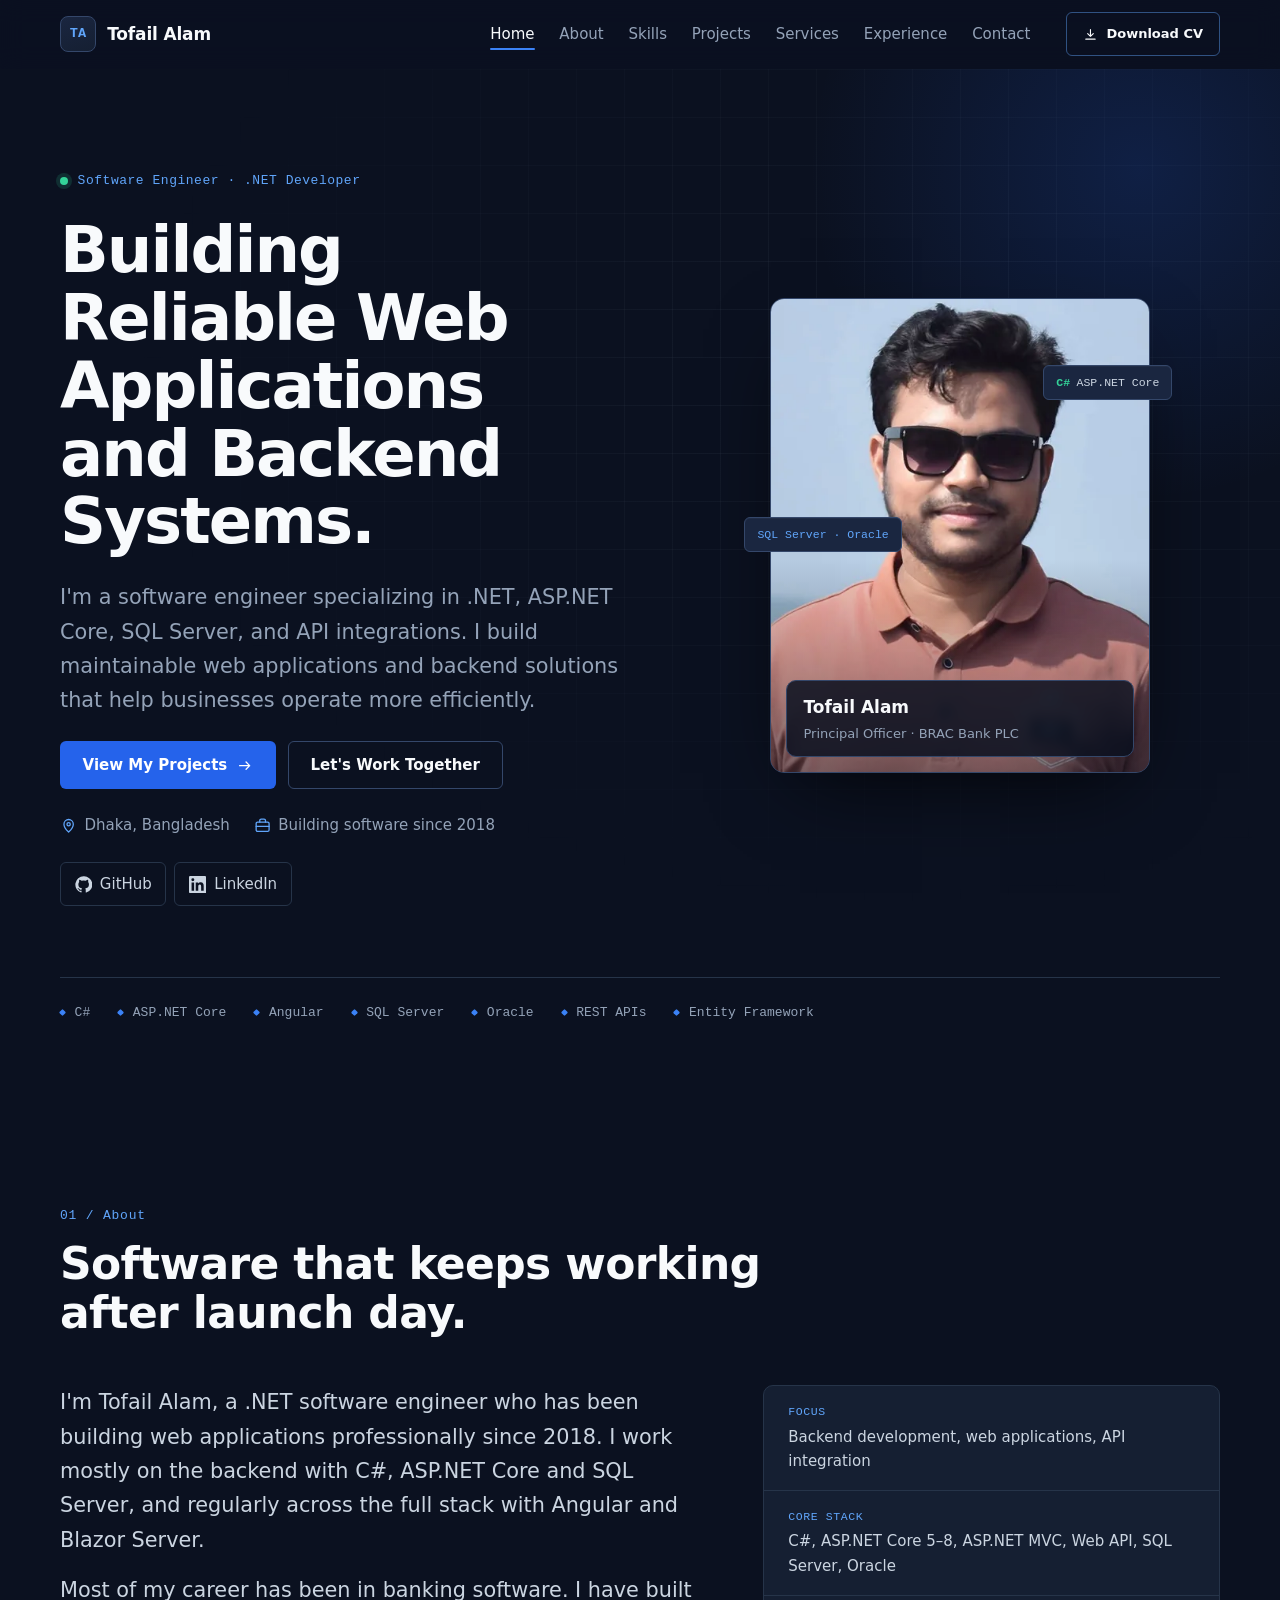
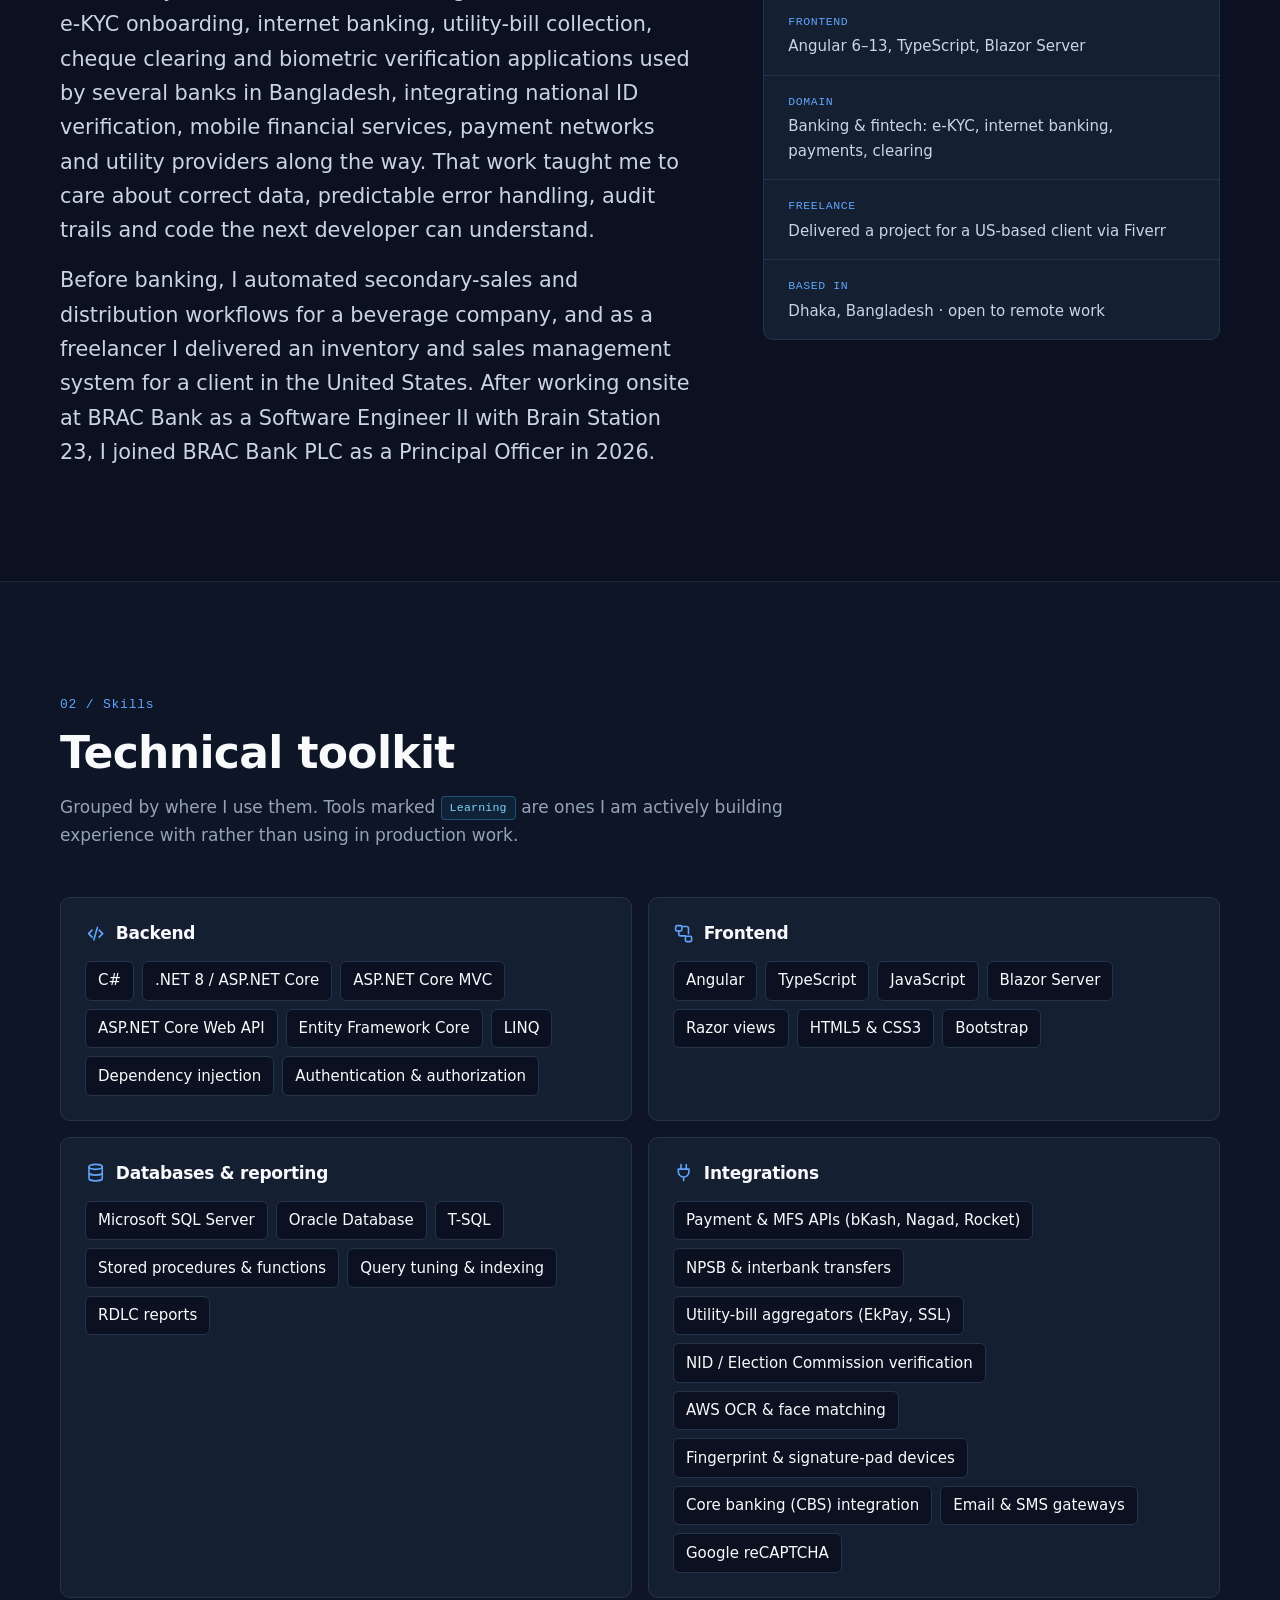
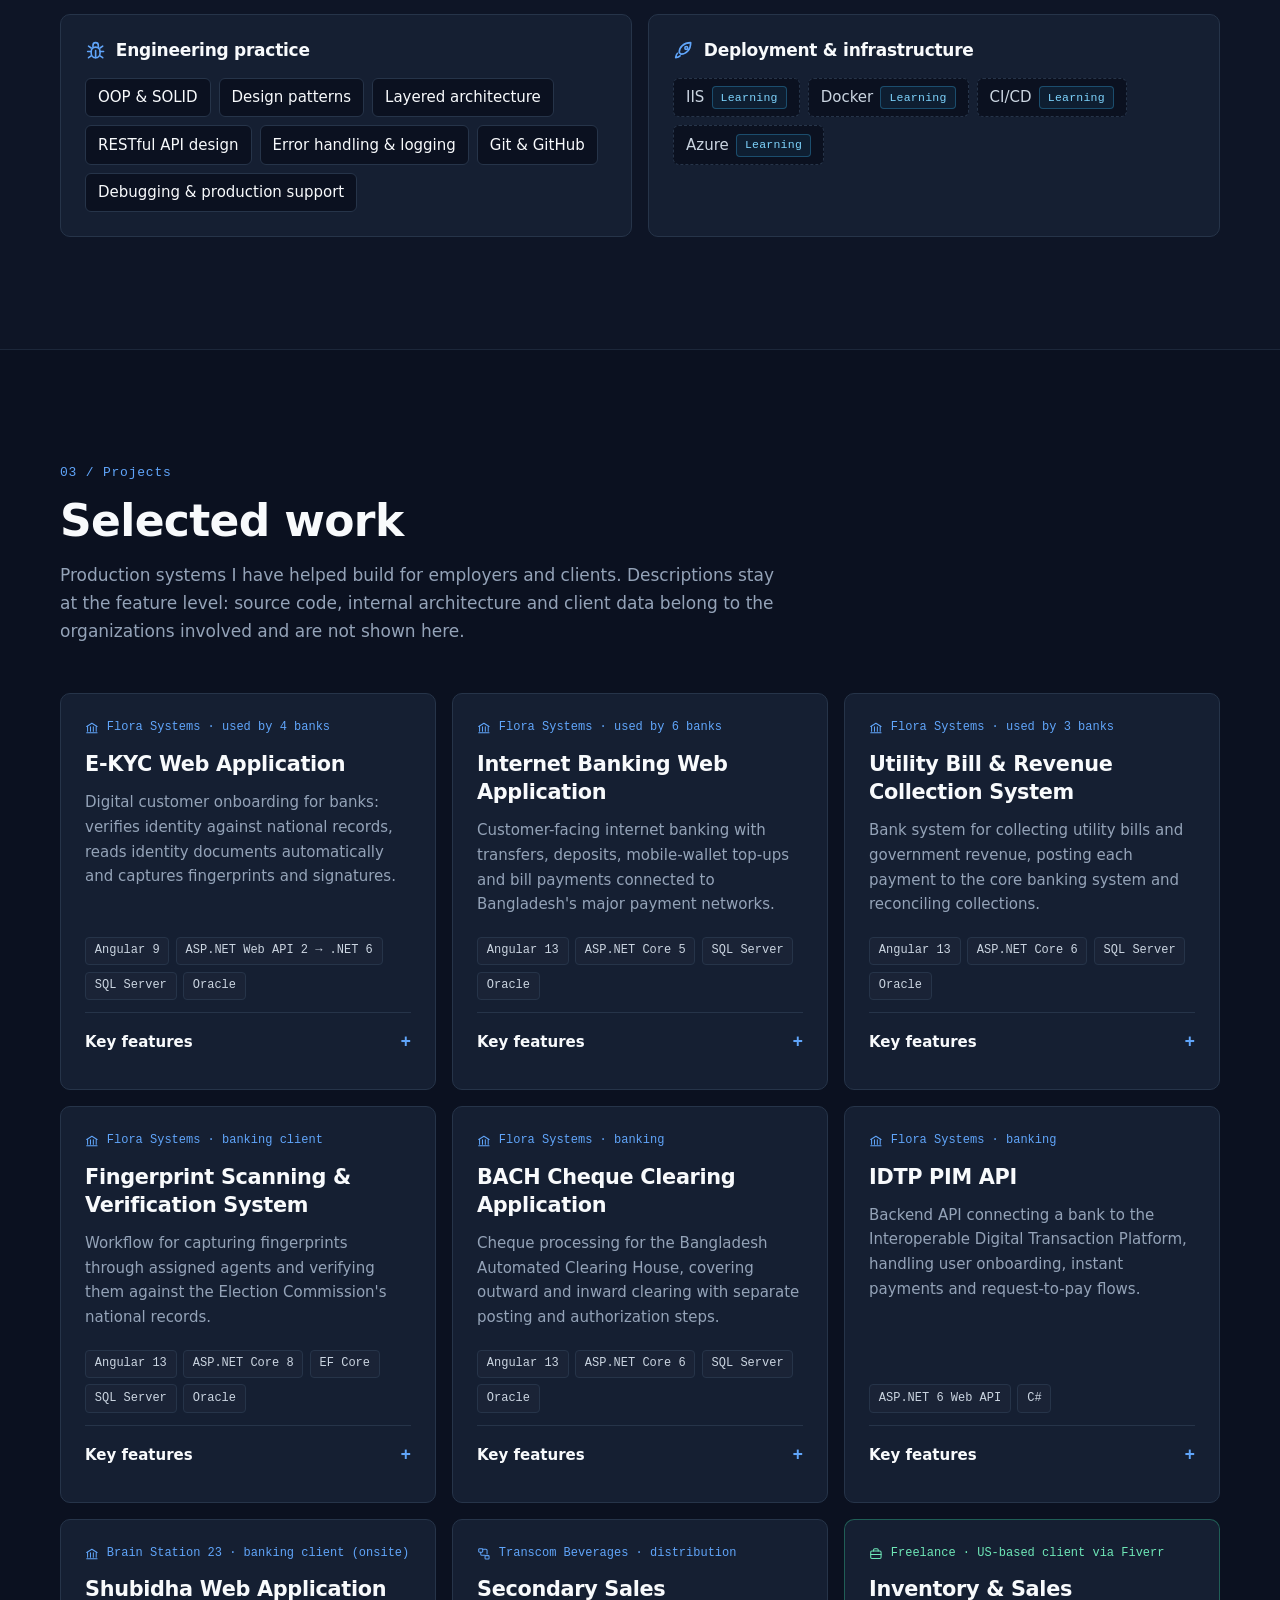
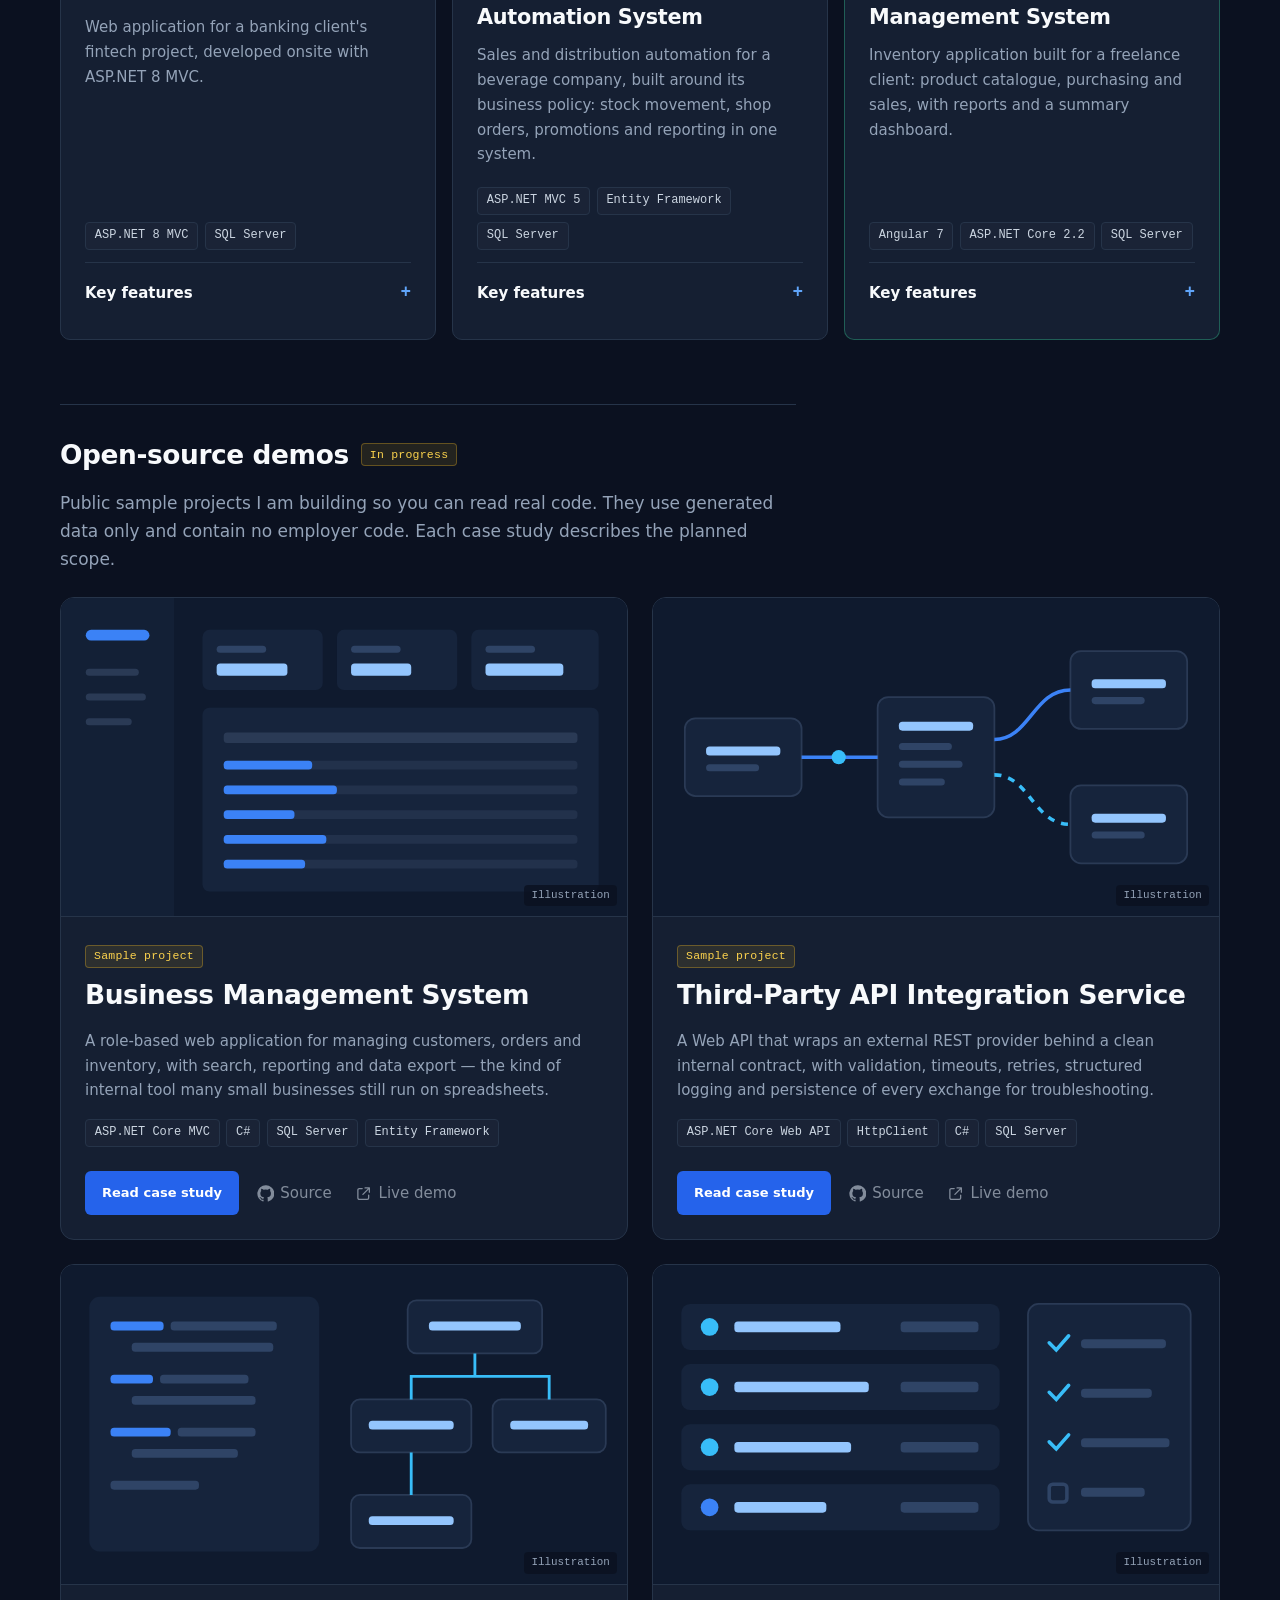
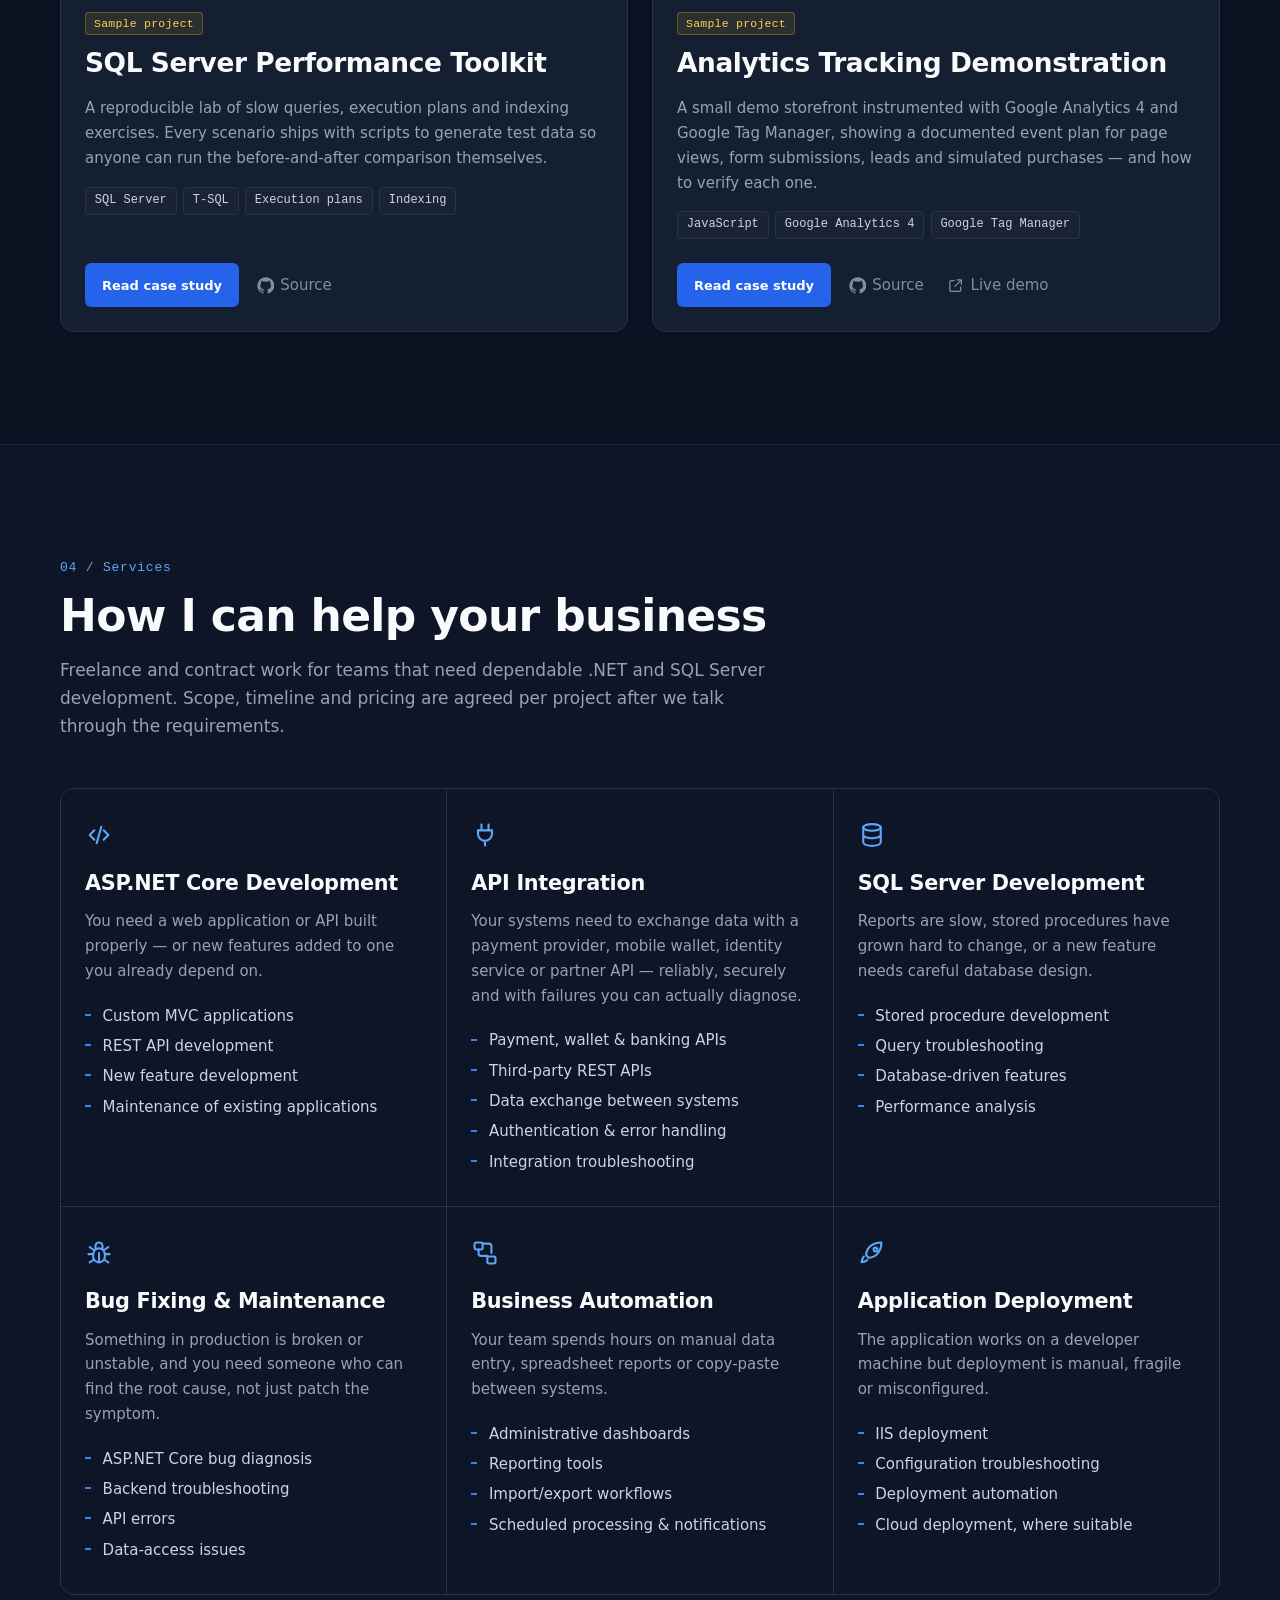
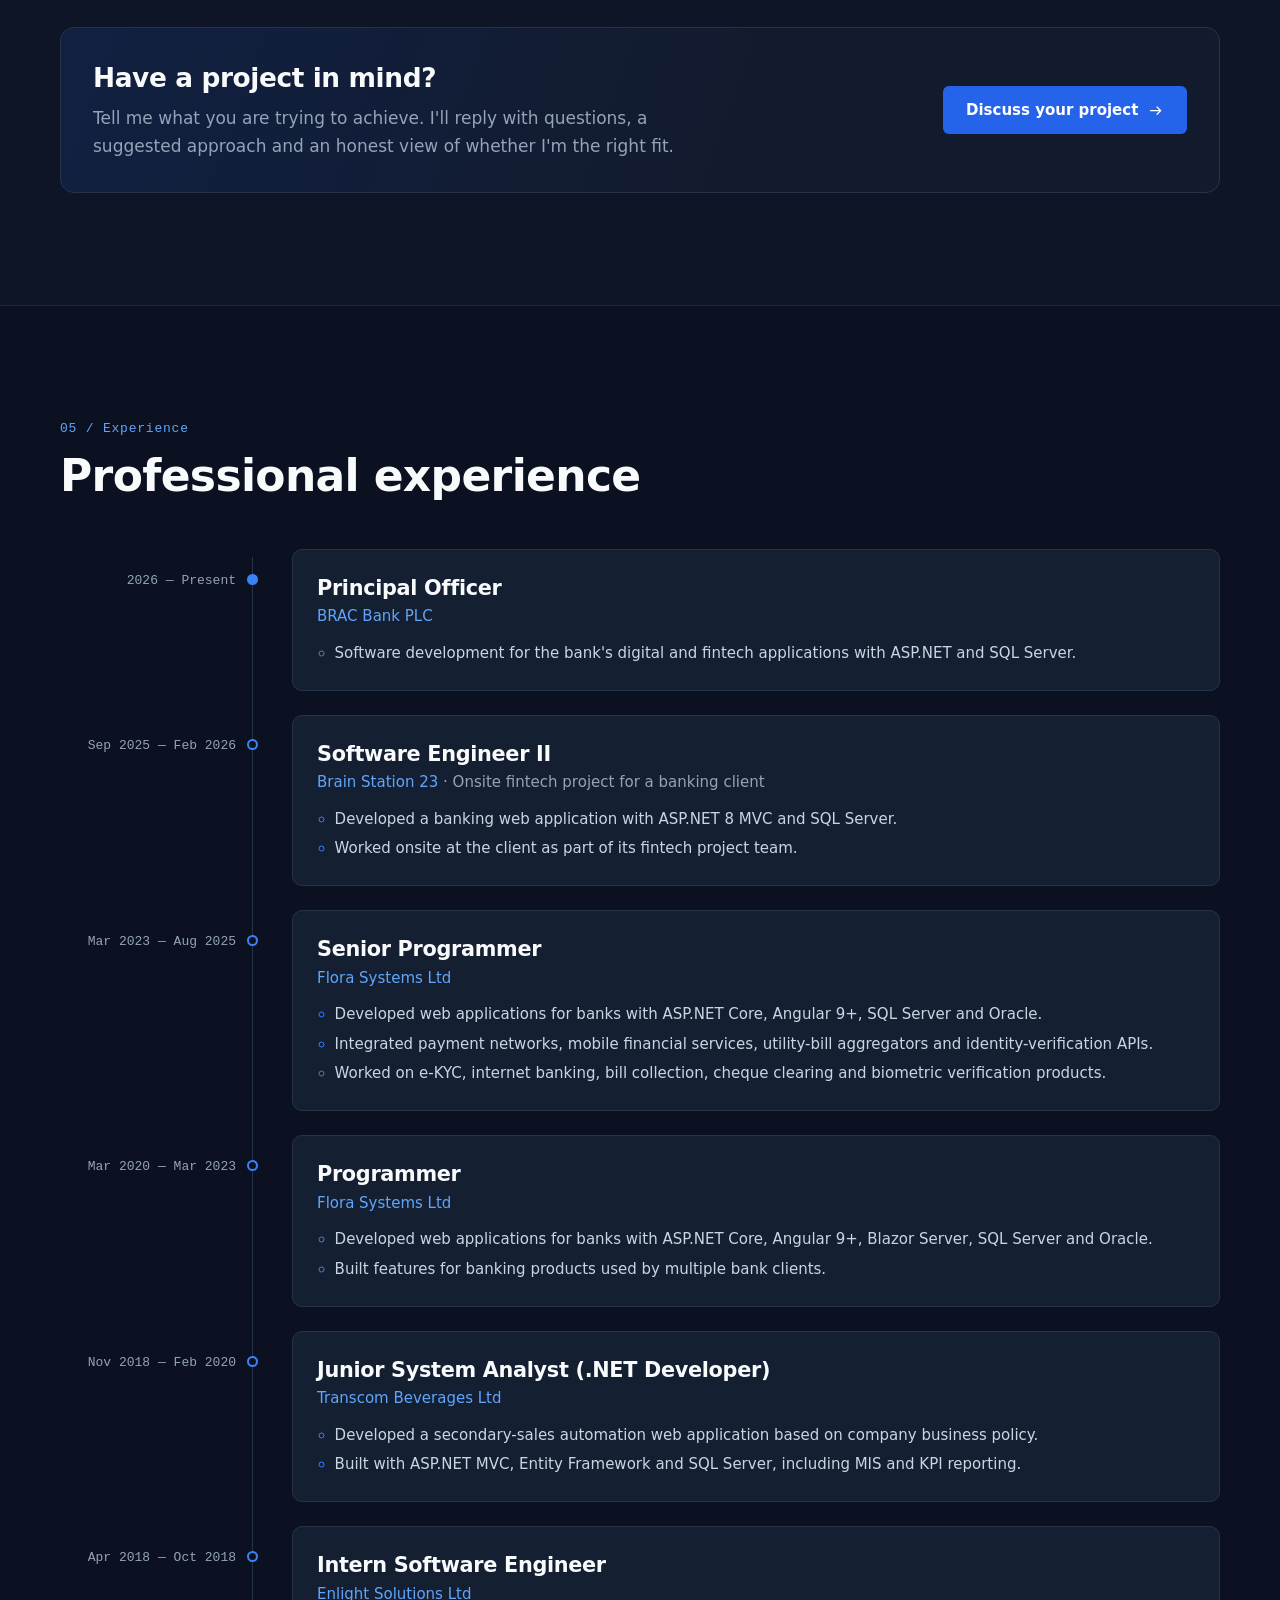
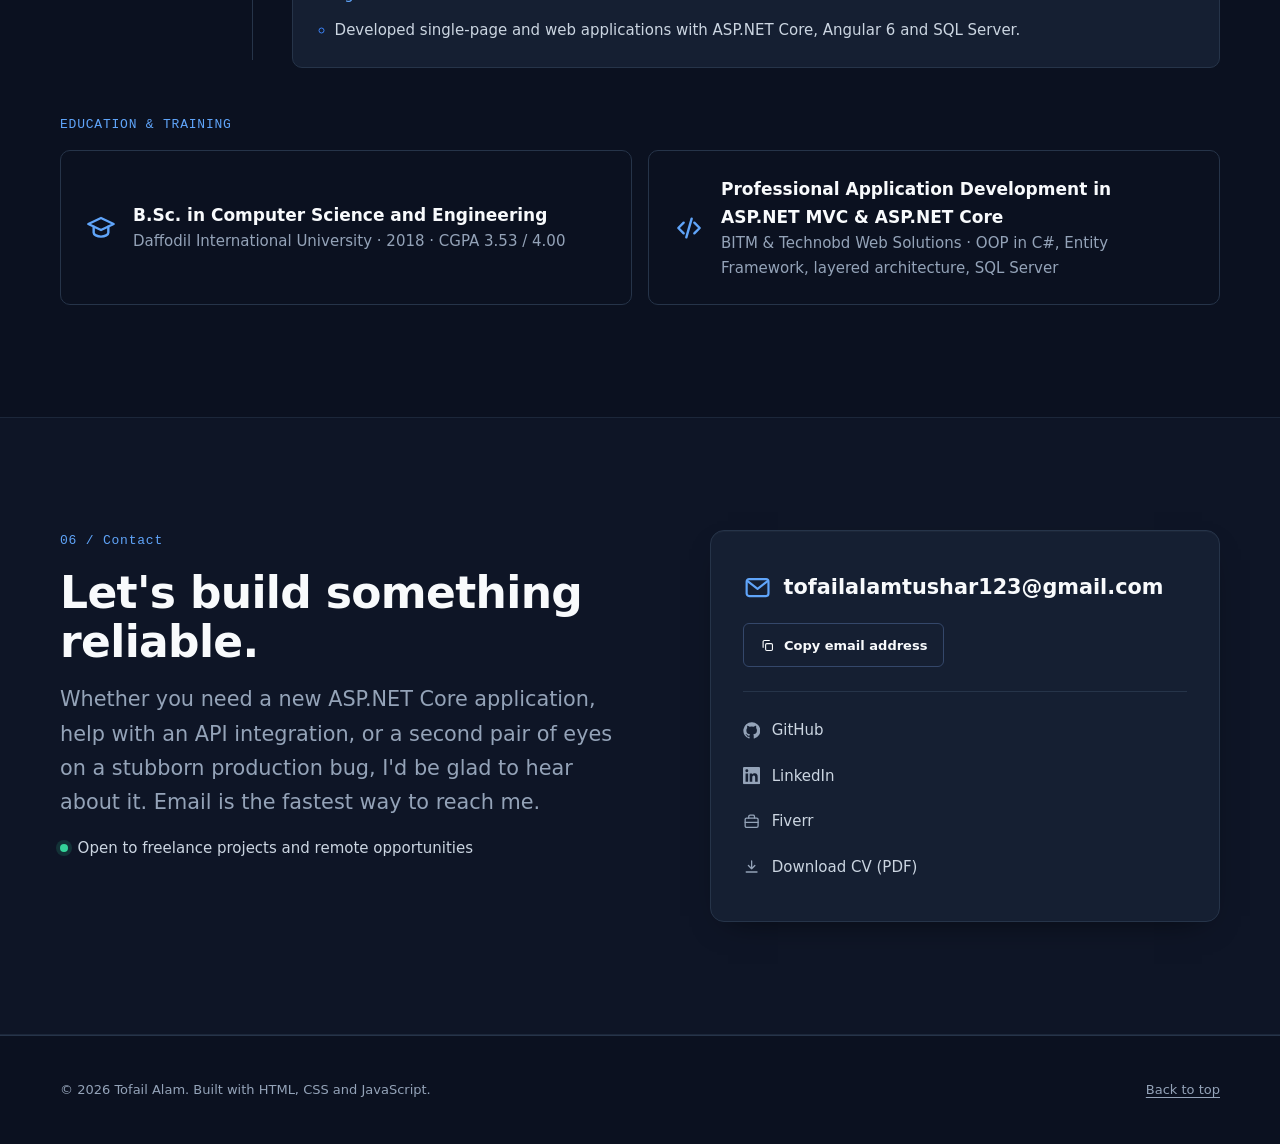
==== commit 254f1c8f: "Add files via upload" ====
--- a/index.html
+++ b/index.html
@@ -36,13 +36,14 @@
     "@context": "https://schema.org",
     "@type": "Person",
     "name": "Tofail Alam",
-    "jobTitle": "Software Engineer (.NET)",
+    "jobTitle": "Principal Officer, Software Development",
+    "worksFor": { "@type": "Organization", "name": "BRAC Bank PLC" },
     "url": "https://tofailalamtushar.github.io/",
     "image": "https://tofailalamtushar.github.io/assets/images/tofail-alam-800.webp",
     "address": { "@type": "PostalAddress", "addressLocality": "Dhaka", "addressCountry": "BD" },
     "alumniOf": "Daffodil International University",
     "knowsAbout": ["C#", "ASP.NET Core", "Angular", "Microsoft SQL Server", "Oracle Database", "REST APIs", "Fintech integrations"],
-    "sameAs": ["https://github.com/tofailalamtushar"]
+    "sameAs": ["https://github.com/tofailalamtushar", "https://www.linkedin.com/in/tofail-alam-tushar-99a923119", "https://www.fiverr.com/tushar_alam"]
   }
   </script>
 
@@ -137,7 +138,7 @@
           <ul class="social" aria-label="Profiles">
             <li><a class="social__link" href="https://github.com/tofailalamtushar" data-config-href="github" target="_blank" rel="noopener noreferrer">
               <svg class="icon" aria-hidden="true"><use href="#i-github"/></svg><span>GitHub</span></a></li>
-            <li><a class="social__link" href="YOUR_LINKEDIN_URL" data-config-href="linkedin" target="_blank" rel="noopener noreferrer">
+            <li><a class="social__link" href="https://www.linkedin.com/in/tofail-alam-tushar-99a923119" data-config-href="linkedin" target="_blank" rel="noopener noreferrer">
               <svg class="icon" aria-hidden="true"><use href="#i-linkedin"/></svg><span>LinkedIn</span></a></li>
           </ul>
         </div>
@@ -152,7 +153,7 @@
           </div>
           <figcaption class="portrait__card">
             <span class="portrait__name" data-config-text="name">Tofail Alam</span>
-            <span class="portrait__role">Software Engineer II · Brain Station 23</span>
+            <span class="portrait__role">Principal Officer · BRAC Bank PLC</span>
           </figcaption>
           <span class="chip-float chip-float--a" aria-hidden="true"><b>C#</b> ASP.NET Core</span>
           <span class="chip-float chip-float--b" aria-hidden="true">SQL Server · Oracle</span>
@@ -178,7 +179,7 @@
           <div class="about__text prose">
             <p>I'm Tofail Alam, a .NET software engineer who has been building web applications professionally since <span data-config-text="careerStartYear">2018</span>. I work mostly on the backend with C#, ASP.NET Core and SQL Server, and regularly across the full stack with Angular and Blazor Server.</p>
             <p>Most of my career has been in banking software. I have built e-KYC onboarding, internet banking, utility-bill collection, cheque clearing and biometric verification applications used by several banks in Bangladesh, integrating national ID verification, mobile financial services, payment networks and utility providers along the way. That work taught me to care about correct data, predictable error handling, audit trails and code the next developer can understand.</p>
-            <p>Before banking, I automated secondary-sales and distribution workflows for a beverage company, and as a freelancer I delivered an inventory and sales management system for a client in the United States. I'm now a Software Engineer II at Brain Station 23, working onsite on a fintech project for a banking client.</p>
+            <p>Before banking, I automated secondary-sales and distribution workflows for a beverage company, and as a freelancer I delivered an inventory and sales management system for a client in the United States. After working onsite at BRAC Bank as a Software Engineer II with Brain Station 23, I joined BRAC Bank PLC as a Principal Officer in 2026.</p>
           </div>
 
           <aside class="about__facts" aria-label="Summary">
@@ -209,21 +210,21 @@
           <article class="skill-group">
             <h3 class="skill-group__title"><svg class="icon" aria-hidden="true"><use href="#i-code"/></svg>Backend</h3>
             <ul class="skill-list">
-              <li>C#</li><li>ASP.NET Core (5–8)</li><li>ASP.NET MVC 5 &amp; Core MVC</li><li>ASP.NET Web API</li><li>Entity Framework &amp; EF Core</li><li>LINQ</li><li>Authentication &amp; authorization</li><li>ASP.NET Web Forms</li>
+              <li>C#</li><li>.NET 8 / ASP.NET Core</li><li>ASP.NET Core MVC</li><li>ASP.NET Core Web API</li><li>Entity Framework Core</li><li>LINQ</li><li>Dependency injection</li><li>Authentication &amp; authorization</li>
+            </ul>
+          </article>
+
+          <article class="skill-group">
+            <h3 class="skill-group__title"><svg class="icon" aria-hidden="true"><use href="#i-flow"/></svg>Frontend</h3>
+            <ul class="skill-list">
+              <li>Angular</li><li>TypeScript</li><li>JavaScript</li><li>Blazor Server</li><li>Razor views</li><li>HTML5 &amp; CSS3</li><li>Bootstrap</li>
             </ul>
           </article>
 
           <article class="skill-group">
             <h3 class="skill-group__title"><svg class="icon" aria-hidden="true"><use href="#i-db"/></svg>Databases &amp; reporting</h3>
             <ul class="skill-list">
-              <li>Microsoft SQL Server</li><li>T-SQL</li><li>Stored procedures</li><li>Oracle Database</li><li>RDLC reporting</li><li>Dashboards &amp; MIS reports</li>
-            </ul>
-          </article>
-
-          <article class="skill-group">
-            <h3 class="skill-group__title"><svg class="icon" aria-hidden="true"><use href="#i-flow"/></svg>Frontend</h3>
-            <ul class="skill-list">
-              <li>Angular (6–13)</li><li>TypeScript</li><li>JavaScript</li><li>Blazor Server</li><li>HTML5 &amp; CSS3</li><li>Bootstrap</li><li>jQuery &amp; AJAX</li>
+              <li>Microsoft SQL Server</li><li>Oracle Database</li><li>T-SQL</li><li>Stored procedures &amp; functions</li><li>Query tuning &amp; indexing</li><li>RDLC reports</li>
             </ul>
           </article>
 
@@ -237,7 +238,7 @@
           <article class="skill-group">
             <h3 class="skill-group__title"><svg class="icon" aria-hidden="true"><use href="#i-bug"/></svg>Engineering practice</h3>
             <ul class="skill-list">
-              <li>Object-oriented programming</li><li>Design patterns</li><li>Layered architecture</li><li>Error handling &amp; logging</li><li>Git &amp; GitHub</li><li>Testing &amp; debugging</li>
+              <li>OOP &amp; SOLID</li><li>Design patterns</li><li>Layered architecture</li><li>RESTful API design</li><li>Error handling &amp; logging</li><li>Git &amp; GitHub</li><li>Debugging &amp; production support</li>
             </ul>
           </article>
 
@@ -624,14 +625,26 @@
         <!-- Dates and titles are from your CV. Keep descriptions free of internal system
              names, architecture, endpoints and client data. -->
         <ol class="timeline">
+          <!-- EDIT: add the exact start month, e.g. <time datetime="2026-03">Mar 2026</time> -->
           <li class="timeline__item">
-            <p class="timeline__date"><time datetime="2025-09">Sep 2025</time> — Present</p>
+            <p class="timeline__date"><time datetime="2026">2026</time> — Present</p>
+            <div class="timeline__card">
+              <h3 class="timeline__role">Principal Officer</h3>
+              <p class="timeline__org">BRAC Bank PLC</p>
+              <ul class="timeline__list">
+                <li>Software development for the bank's digital and fintech applications with ASP.NET and SQL Server.</li>
+              </ul>
+            </div>
+          </li>
+
+          <li class="timeline__item">
+            <p class="timeline__date"><time datetime="2025-09">Sep 2025</time> — <time datetime="2026-02">Feb 2026</time></p>
             <div class="timeline__card">
               <h3 class="timeline__role">Software Engineer II</h3>
               <p class="timeline__org">Brain Station 23 <span>· Onsite fintech project for a banking client</span></p>
               <ul class="timeline__list">
-                <li>Develop and maintain a banking web application with ASP.NET 8 MVC and SQL Server.</li>
-                <li>Work onsite at the client as part of its fintech project team.</li>
+                <li>Developed a banking web application with ASP.NET 8 MVC and SQL Server.</li>
+                <li>Worked onsite at the client as part of its fintech project team.</li>
               </ul>
             </div>
           </li>
@@ -728,9 +741,9 @@
 
           <ul class="contact__links" aria-label="Profiles">
             <li><a href="https://github.com/tofailalamtushar" data-config-href="github" target="_blank" rel="noopener noreferrer"><svg class="icon" aria-hidden="true"><use href="#i-github"/></svg>GitHub</a></li>
-            <li><a href="YOUR_LINKEDIN_URL" data-config-href="linkedin" target="_blank" rel="noopener noreferrer"><svg class="icon" aria-hidden="true"><use href="#i-linkedin"/></svg>LinkedIn</a></li>
+            <li><a href="https://www.linkedin.com/in/tofail-alam-tushar-99a923119" data-config-href="linkedin" target="_blank" rel="noopener noreferrer"><svg class="icon" aria-hidden="true"><use href="#i-linkedin"/></svg>LinkedIn</a></li>
             <li><a href="YOUR_UPWORK_URL" data-config-href="upwork" target="_blank" rel="noopener noreferrer"><svg class="icon" aria-hidden="true"><use href="#i-briefcase"/></svg>Upwork</a></li>
-            <li><a href="YOUR_FIVERR_URL" data-config-href="fiverr" target="_blank" rel="noopener noreferrer"><svg class="icon" aria-hidden="true"><use href="#i-briefcase"/></svg>Fiverr</a></li>
+            <li><a href="https://www.fiverr.com/tushar_alam" data-config-href="fiverr" target="_blank" rel="noopener noreferrer"><svg class="icon" aria-hidden="true"><use href="#i-briefcase"/></svg>Fiverr</a></li>
             <li><a href="assets/cv.pdf" data-config-cv download="Tofail-Alam-CV.pdf"><svg class="icon" aria-hidden="true"><use href="#i-download"/></svg>Download CV (PDF)</a></li>
           </ul>
         </div>
--- a/assets/css/style.css
+++ b/assets/css/style.css
@@ -0,0 +1,596 @@
+/* =====================================================================
+   Portfolio stylesheet
+   1. Design tokens   2. Base   3. Layout & utilities   4. Components
+   5. Sections        6. Dialogs  7. Motion & responsive
+   ===================================================================== */
+
+/* ---------- 1. Design tokens ---------- */
+:root {
+  /* Colour — based on the brief, with two contrast-driven adjustments:
+     --accent-strong (#2563EB) is used behind white button text because
+     #3B82F6 only reaches ~3.7:1 with white; --accent-text (#60A5FA) is used
+     for small blue text on navy so it stays well above 4.5:1. */
+  --bg: #0B1120;
+  --bg-alt: #0E1526;
+  --surface: #151F32;
+  --surface-2: #1A2640;
+  --border: #263449;
+  --border-strong: #34476A;
+  --text: #F8FAFC;
+  --text-soft: #CBD5E1;
+  --muted: #94A3B8;
+  --accent: #3B82F6;
+  --accent-strong: #2563EB;
+  --accent-text: #60A5FA;
+  --accent-2: #38BDF8;
+  --success: #34D399;
+  --warning: #FBBF24;
+
+  /* Typography — system fonts: zero network requests, and Segoe UI /
+     Cascadia Code give Windows visitors a familiar Microsoft-stack feel. */
+  --font-sans: "Inter", "Segoe UI", system-ui, -apple-system, "Helvetica Neue", Arial, sans-serif;
+  --font-mono: "Cascadia Code", "JetBrains Mono", "SF Mono", Consolas, "Liberation Mono", ui-monospace, monospace;
+  --fs-xs: 0.8125rem;
+  --fs-sm: 0.9375rem;
+  --fs-base: 1.0625rem;
+  --fs-lg: clamp(1.125rem, 1.05rem + 0.35vw, 1.3rem);
+  --fs-xl: clamp(1.35rem, 1.2rem + 0.6vw, 1.65rem);
+  --fs-2xl: clamp(1.85rem, 1.45rem + 1.7vw, 2.75rem);
+  --fs-hero: clamp(2.2rem, 1.5rem + 3.4vw, 4rem);
+  --lh-tight: 1.12;
+  --lh-snug: 1.35;
+  --lh-body: 1.65;
+
+  /* Spacing scale */
+  --sp-1: 0.25rem; --sp-2: 0.5rem; --sp-3: 0.75rem; --sp-4: 1rem;
+  --sp-5: 1.5rem;  --sp-6: 2rem;   --sp-7: 3rem;    --sp-8: 4rem;
+  --sp-section: clamp(4rem, 3rem + 5vw, 7.5rem);
+
+  /* Shape & depth — kept deliberately modest */
+  --radius-sm: 6px;
+  --radius: 10px;
+  --radius-lg: 14px;
+  --shadow: 0 1px 0 rgba(255,255,255,0.03) inset, 0 12px 32px -18px rgba(0,0,0,0.7);
+  --shadow-lg: 0 30px 80px -30px rgba(0,0,0,0.85);
+
+  /* Layout */
+  --container: 1160px;
+  --gutter: clamp(1rem, 0.6rem + 2vw, 2rem);
+  --header-h: 68px;
+  --ease: cubic-bezier(.2,.7,.2,1);
+}
+
+/* ---------- 2. Base ---------- */
+*, *::before, *::after { box-sizing: border-box; }
+html {
+  -webkit-text-size-adjust: 100%;
+  scroll-behavior: smooth;
+  scroll-padding-top: calc(var(--header-h) + 12px);
+}
+body {
+  margin: 0;
+  background: var(--bg);
+  color: var(--text-soft);
+  font-family: var(--font-sans);
+  font-size: var(--fs-base);
+  line-height: var(--lh-body);
+  text-rendering: optimizeLegibility;
+  -webkit-font-smoothing: antialiased;
+  overflow-x: hidden;
+}
+img, svg { display: block; max-width: 100%; }
+[hidden] { display: none !important; }
+h1, h2, h3 { color: var(--text); margin: 0; line-height: var(--lh-snug); font-weight: 650; letter-spacing: -0.015em; }
+p { margin: 0; }
+ul, ol { margin: 0; padding: 0; }
+a { color: var(--accent-text); text-decoration-thickness: 1px; text-underline-offset: 3px; }
+a:hover { color: var(--text); }
+code { font-family: var(--font-mono); font-size: 0.9em; }
+button { font: inherit; color: inherit; cursor: pointer; }
+
+:focus-visible {
+  outline: 2px solid var(--accent-2);
+  outline-offset: 3px;
+  border-radius: 4px;
+}
+
+::selection { background: rgba(59,130,246,0.35); color: var(--text); }
+
+/* ---------- 3. Layout & utilities ---------- */
+.container { width: min(100% - 2 * var(--gutter), var(--container)); margin-inline: auto; }
+
+.visually-hidden {
+  position: absolute !important; width: 1px; height: 1px; padding: 0; margin: -1px;
+  overflow: hidden; clip: rect(0 0 0 0); white-space: nowrap; border: 0;
+}
+
+.skip-link {
+  position: absolute; left: var(--sp-4); top: -100px; z-index: 100;
+  background: var(--accent-strong); color: #fff; padding: var(--sp-2) var(--sp-4);
+  border-radius: var(--radius-sm); font-weight: 600; text-decoration: none;
+}
+.skip-link:focus { top: var(--sp-4); color: #fff; }
+
+.icon { width: 1.15em; height: 1.15em; flex: none; }
+
+.prose p + p { margin-top: var(--sp-4); }
+
+/* ---------- 4. Components ---------- */
+
+/* Buttons */
+.btn {
+  display: inline-flex; align-items: center; justify-content: center; gap: 0.55rem;
+  min-height: 48px; padding: 0.7rem 1.35rem;
+  border: 1px solid transparent; border-radius: var(--radius-sm);
+  font-size: var(--fs-sm); font-weight: 600; line-height: 1.2;
+  text-decoration: none; white-space: nowrap;
+  transition: background-color .2s var(--ease), border-color .2s var(--ease), color .2s var(--ease), transform .2s var(--ease);
+}
+.btn--small { min-height: 44px; padding: 0.55rem 1rem; font-size: var(--fs-xs); }
+.btn--primary { background: var(--accent-strong); color: #fff; }
+.btn--primary:hover { background: #1D4ED8; color: #fff; }
+.btn--primary .icon { transition: transform .2s var(--ease); }
+.btn--primary:hover .icon { transform: translateX(3px); }
+.btn--ghost { border-color: var(--border-strong); color: var(--text); background: transparent; }
+.btn:disabled { opacity: 0.5; cursor: not-allowed; }
+.btn--ghost:hover:not(:disabled) { border-color: var(--accent); color: var(--text); background: rgba(59,130,246,0.08); }
+.btn--outline { border-color: rgba(96,165,250,0.45); color: var(--text); }
+.btn--outline:hover { border-color: var(--accent-text); background: rgba(59,130,246,0.1); color: var(--text); }
+
+/* Placeholder links (set by main.js when a URL still starts with YOUR_) */
+.is-placeholder {
+  opacity: 0.6;
+  cursor: not-allowed;
+  text-decoration: line-through dotted;
+}
+
+/* Tags */
+.tag {
+  display: inline-flex; align-items: center;
+  padding: 0.12rem 0.5rem; border-radius: 4px;
+  font-family: var(--font-mono); font-size: 0.72rem; font-weight: 500;
+  letter-spacing: 0.02em; line-height: 1.5; white-space: nowrap; vertical-align: middle;
+}
+.tag--sample { background: rgba(251,191,36,0.1); color: #FCD34D; border: 1px solid rgba(251,191,36,0.3); }
+.tag--learning { background: rgba(56,189,248,0.08); color: #7DD3FC; border: 1px solid rgba(56,189,248,0.3); }
+
+/* Eyebrow + status dot */
+.eyebrow {
+  display: inline-flex; align-items: center; gap: 0.6rem;
+  font-family: var(--font-mono); font-size: var(--fs-xs); color: var(--accent-text);
+  letter-spacing: 0.04em;
+}
+.status-dot {
+  width: 8px; height: 8px; border-radius: 50%; background: var(--success); flex: none;
+  box-shadow: 0 0 0 4px rgba(52,211,153,0.15);
+}
+
+/* Section heading pattern */
+.section { padding-block: var(--sp-section); }
+.section--alt { background: var(--bg-alt); border-block: 1px solid rgba(38,52,73,0.6); }
+.section__head { max-width: 46rem; margin-bottom: var(--sp-7); }
+.section__index {
+  font-family: var(--font-mono); font-size: var(--fs-xs); color: var(--accent-text);
+  letter-spacing: 0.06em; margin-bottom: var(--sp-3);
+}
+.section__title { font-size: var(--fs-2xl); line-height: var(--lh-tight); }
+.section__intro { margin-top: var(--sp-4); color: var(--muted); font-size: var(--fs-base); }
+.section__intro strong { color: var(--text-soft); }
+
+/* Stack list (tech pills) */
+.stack { display: flex; flex-wrap: wrap; gap: 0.4rem; list-style: none; }
+.stack li {
+  font-family: var(--font-mono); font-size: 0.75rem; color: var(--text-soft);
+  padding: 0.2rem 0.55rem; border: 1px solid var(--border); border-radius: 4px;
+  background: rgba(255,255,255,0.02);
+}
+
+.link-icon {
+  display: inline-flex; align-items: center; gap: 0.4rem;
+  min-height: 44px; padding-inline: 0.35rem;
+  color: var(--text-soft); font-size: var(--fs-sm); font-weight: 500; text-decoration: none;
+}
+.link-icon:hover { color: var(--text); }
+.link-icon:hover:not(.is-placeholder) { text-decoration: underline; }
+
+/* ---------- Header / navigation ---------- */
+.site-header {
+  position: sticky; top: 0; z-index: 50;
+  background: rgba(11,17,32,0.82);
+  backdrop-filter: saturate(140%) blur(12px);
+  -webkit-backdrop-filter: saturate(140%) blur(12px);
+  border-bottom: 1px solid transparent;
+  transition: border-color .25s var(--ease), background-color .25s var(--ease);
+}
+.site-header.is-scrolled { border-bottom-color: var(--border); background: rgba(11,17,32,0.94); }
+
+.nav { display: flex; align-items: center; justify-content: space-between; gap: var(--sp-4); height: var(--header-h); }
+
+.brand { display: inline-flex; align-items: center; gap: 0.7rem; text-decoration: none; color: var(--text); min-height: 44px; }
+.brand__mark {
+  display: grid; place-items: center; width: 36px; height: 36px; flex: none;
+  border: 1px solid var(--border-strong); border-radius: 8px;
+  font-family: var(--font-mono); font-size: 0.85rem; font-weight: 600; color: var(--accent-text);
+  background: linear-gradient(160deg, var(--surface-2), var(--surface));
+}
+.brand__name { font-weight: 650; letter-spacing: -0.01em; white-space: nowrap; overflow: hidden; text-overflow: ellipsis; max-width: 52vw; }
+.brand:hover { color: var(--text); }
+
+.nav__menu { display: flex; align-items: center; gap: var(--sp-5); }
+.nav__links { display: flex; gap: 0.15rem; list-style: none; }
+.nav__links a {
+  display: inline-flex; align-items: center; min-height: 44px; padding: 0 0.7rem;
+  color: var(--muted); font-size: var(--fs-sm); font-weight: 500; text-decoration: none;
+  border-radius: var(--radius-sm); position: relative;
+  transition: color .2s var(--ease);
+}
+.nav__links a:hover { color: var(--text); }
+.nav__links a[aria-current="true"] { color: var(--text); }
+.nav__links a[aria-current="true"]::after {
+  content: ""; position: absolute; left: 0.7rem; right: 0.7rem; bottom: 6px; height: 2px;
+  background: var(--accent); border-radius: 2px;
+}
+
+.nav__toggle {
+  display: none; width: 44px; height: 44px; padding: 0;
+  border: 1px solid var(--border); border-radius: var(--radius-sm); background: transparent;
+  position: relative;
+}
+.nav__toggle-bars, .nav__toggle-bars::before, .nav__toggle-bars::after {
+  position: absolute; left: 50%; width: 18px; height: 2px; margin-left: -9px;
+  background: var(--text); border-radius: 2px; transition: transform .25s var(--ease), opacity .2s;
+}
+.nav__toggle-bars { top: 50%; margin-top: -1px; }
+.nav__toggle-bars::before, .nav__toggle-bars::after { content: ""; left: 0; margin-left: 0; }
+.nav__toggle-bars::before { top: -6px; }
+.nav__toggle-bars::after { top: 6px; }
+.nav__toggle[aria-expanded="true"] .nav__toggle-bars { background: transparent; }
+.nav__toggle[aria-expanded="true"] .nav__toggle-bars::before { transform: translateY(6px) rotate(45deg); }
+.nav__toggle[aria-expanded="true"] .nav__toggle-bars::after { transform: translateY(-6px) rotate(-45deg); }
+
+/* Local-only setup banner */
+.dev-banner {
+  position: relative; z-index: 40;
+  background: #2A2110; color: #FDE68A; border-bottom: 1px solid rgba(251,191,36,0.35);
+  font-size: var(--fs-xs); line-height: 1.5; padding: 0.6rem var(--gutter);
+}
+.dev-banner code { color: #FEF3C7; }
+
+/* ---------- 5. Sections ---------- */
+
+/* Hero */
+.hero {
+  position: relative; overflow: hidden;
+  padding-block: clamp(3rem, 2rem + 5vw, 6.5rem) clamp(2.5rem, 2rem + 3vw, 4.5rem);
+}
+.hero::before { /* faint blueprint grid, fades out — the one decorative flourish */
+  content: ""; position: absolute; inset: 0; z-index: -1; pointer-events: none;
+  background-image:
+    linear-gradient(rgba(148,163,184,0.06) 1px, transparent 1px),
+    linear-gradient(90deg, rgba(148,163,184,0.06) 1px, transparent 1px);
+  background-size: 48px 48px;
+  mask-image: radial-gradient(ellipse 80% 70% at 70% 30%, #000 20%, transparent 75%);
+  -webkit-mask-image: radial-gradient(ellipse 80% 70% at 70% 30%, #000 20%, transparent 75%);
+}
+.hero::after {
+  content: ""; position: absolute; z-index: -1; pointer-events: none;
+  width: 720px; height: 720px; right: -220px; top: -260px; border-radius: 50%;
+  background: radial-gradient(circle, rgba(37,99,235,0.18), transparent 65%);
+}
+.hero__grid { display: grid; grid-template-columns: minmax(0, 1.05fr) minmax(0, 0.95fr); gap: clamp(2rem, 1rem + 4vw, 4.5rem); align-items: center; }
+.hero__copy > * + * { margin-top: var(--sp-5); }
+.hero__title { font-size: var(--fs-hero); line-height: 1.06; letter-spacing: -0.03em; font-weight: 700; max-width: 15em; text-wrap: balance; }
+.hero__lead { font-size: var(--fs-lg); color: var(--muted); max-width: 36rem; }
+.hero__actions { display: flex; flex-wrap: wrap; gap: var(--sp-3); }
+.hero__meta { display: flex; flex-wrap: wrap; gap: var(--sp-2) var(--sp-5); list-style: none; color: var(--muted); font-size: var(--fs-sm); }
+.hero__meta li { display: inline-flex; align-items: center; gap: 0.45rem; }
+.hero__meta .icon { color: var(--accent-text); }
+
+.social { display: flex; flex-wrap: wrap; gap: var(--sp-2); list-style: none; }
+.social__link {
+  display: inline-flex; align-items: center; gap: 0.5rem; min-height: 44px; padding: 0 0.85rem;
+  border: 1px solid var(--border); border-radius: var(--radius-sm);
+  color: var(--text-soft); font-size: var(--fs-sm); text-decoration: none;
+  transition: border-color .2s var(--ease), color .2s var(--ease);
+}
+.social__link:hover:not(.is-placeholder) { border-color: var(--border-strong); color: var(--text); }
+
+/* Portrait */
+.hero__portrait { margin: 0; position: relative; justify-self: center; width: min(100%, 380px); }
+.portrait {
+  position: relative; aspect-ratio: 4 / 5; border-radius: var(--radius-lg); overflow: hidden;
+  border: 1px solid var(--border-strong); box-shadow: var(--shadow-lg); background: var(--surface);
+}
+.portrait img { width: 100%; height: 100%; object-fit: cover; }
+.portrait::after { /* gentle navy fade so the photo sits in the dark palette */
+  content: ""; position: absolute; inset: 0; pointer-events: none;
+  background: linear-gradient(180deg, transparent 55%, rgba(11,17,32,0.55));
+}
+.portrait__card {
+  position: absolute; left: 16px; right: 16px; bottom: 16px; z-index: 1;
+  display: grid; gap: 0.1rem; padding: 0.75rem 1rem;
+  background: rgba(11,17,32,0.86); border: 1px solid var(--border-strong); border-radius: var(--radius);
+  backdrop-filter: blur(6px); -webkit-backdrop-filter: blur(6px);
+}
+.portrait__name { color: var(--text); font-weight: 650; }
+.portrait__role { color: var(--muted); font-size: var(--fs-xs); }
+
+.chip-float {
+  position: absolute; display: inline-flex; gap: 0.4rem; align-items: center;
+  padding: 0.45rem 0.75rem; border-radius: var(--radius-sm);
+  background: var(--surface-2); border: 1px solid var(--border-strong);
+  font-family: var(--font-mono); font-size: 0.72rem; color: var(--text-soft);
+  box-shadow: var(--shadow);
+}
+.chip-float b { color: var(--success); font-weight: 600; }
+.chip-float--a { right: -22px; top: 14%; z-index: 2; }
+.chip-float--b { left: -26px; top: 46%; z-index: 2; color: var(--accent-text); }
+
+.techbar {
+  display: flex; flex-wrap: wrap; gap: 0.5rem 1.75rem; list-style: none;
+  margin-top: clamp(2.5rem, 2rem + 3vw, 4.5rem); padding-top: var(--sp-5);
+  border-top: 1px solid var(--border);
+  font-family: var(--font-mono); font-size: var(--fs-xs); color: var(--muted);
+}
+.techbar li { display: inline-flex; align-items: center; gap: 0.6rem; }
+.techbar li::before { content: ""; width: 5px; height: 5px; border-radius: 1px; background: var(--accent); transform: rotate(45deg); }
+
+/* About */
+.about__grid { display: grid; grid-template-columns: minmax(0, 1.4fr) minmax(0, 1fr); gap: clamp(2rem, 1rem + 4vw, 4rem); align-items: start; }
+.about__text { font-size: var(--fs-lg); color: var(--text-soft); max-width: 40rem; }
+.facts { margin: 0; border: 1px solid var(--border); border-radius: var(--radius); background: var(--surface); }
+.facts div { padding: var(--sp-4) var(--sp-5); }
+.facts div + div { border-top: 1px solid var(--border); }
+.facts dt { font-family: var(--font-mono); font-size: 0.72rem; color: var(--accent-text); letter-spacing: 0.05em; text-transform: uppercase; margin-bottom: 0.2rem; }
+.facts dd { margin: 0; color: var(--text-soft); font-size: var(--fs-sm); }
+
+/* Skills */
+.skills { display: grid; grid-template-columns: repeat(2, minmax(0, 1fr)); gap: var(--sp-4); }
+.skill-group {
+  padding: var(--sp-5); border: 1px solid var(--border); border-radius: var(--radius);
+  background: var(--surface);
+}
+.skill-group--wide { grid-column: 1 / -1; }
+.skill-group__title { display: flex; align-items: center; gap: 0.6rem; font-size: var(--fs-base); margin-bottom: var(--sp-4); }
+.skill-group__title .icon { color: var(--accent-text); width: 1.25em; height: 1.25em; }
+.skill-list { display: flex; flex-wrap: wrap; gap: 0.5rem; list-style: none; }
+.skill-list li {
+  display: inline-flex; align-items: center; gap: 0.45rem;
+  padding: 0.4rem 0.75rem; border-radius: var(--radius-sm);
+  background: var(--bg); border: 1px solid var(--border);
+  color: var(--text); font-size: var(--fs-sm);
+}
+.skill-list .skill--learning { color: var(--text-soft); border-style: dashed; }
+
+/* Projects */
+.projects { display: grid; grid-template-columns: repeat(2, minmax(0, 1fr)); gap: var(--sp-5); }
+.project {
+  display: flex; flex-direction: column; overflow: hidden;
+  border: 1px solid var(--border); border-radius: var(--radius-lg); background: var(--surface);
+  transition: border-color .25s var(--ease), transform .25s var(--ease);
+}
+.project:hover { border-color: var(--border-strong); }
+.project__visual { position: relative; aspect-ratio: 16 / 9; border-bottom: 1px solid var(--border); background: #0F1A2E; }
+.project__visual svg { width: 100%; height: 100%; }
+.project__visual-note {
+  position: absolute; right: 10px; bottom: 10px;
+  font-family: var(--font-mono); font-size: 0.68rem; color: var(--muted);
+  background: rgba(11,17,32,0.8); padding: 0.1rem 0.45rem; border-radius: 4px;
+}
+.project__body { display: flex; flex-direction: column; gap: var(--sp-4); padding: var(--sp-5); flex: 1; }
+.project__title { font-size: var(--fs-xl); }
+.project__status { margin-bottom: calc(-1 * var(--sp-2)); }
+.project__desc { color: var(--muted); font-size: var(--fs-sm); }
+.project__actions { display: flex; flex-wrap: wrap; align-items: center; gap: var(--sp-2) var(--sp-3); margin-top: auto; padding-top: var(--sp-2); }
+
+/* Selected work (real projects) */
+.work { display: grid; grid-template-columns: repeat(3, minmax(0, 1fr)); gap: var(--sp-4); }
+.work-card {
+  display: flex; flex-direction: column; gap: var(--sp-3);
+  padding: var(--sp-5); border: 1px solid var(--border); border-radius: var(--radius);
+  background: var(--surface); transition: border-color .2s var(--ease);
+}
+.work-card:hover { border-color: var(--border-strong); }
+.work-card--freelance { border-color: rgba(52,211,153,0.35); }
+.work-card__meta { display: flex; align-items: center; gap: 0.5rem; font-family: var(--font-mono); font-size: 0.75rem; color: var(--accent-text); }
+.work-card--freelance .work-card__meta { color: #6EE7B7; }
+.work-card__title { font-size: var(--fs-lg); }
+.work-card__desc { color: var(--muted); font-size: var(--fs-sm); }
+.work-card .stack { margin-top: auto; padding-top: var(--sp-2); }
+.work-card__more { border-top: 1px solid var(--border); padding-top: var(--sp-2); font-size: var(--fs-sm); }
+.work-card__more summary {
+  display: flex; align-items: center; justify-content: space-between; min-height: 44px;
+  cursor: pointer; color: var(--text); font-weight: 600; list-style: none;
+}
+.work-card__more summary::-webkit-details-marker { display: none; }
+.work-card__more summary::after { content: "+"; font-family: var(--font-mono); font-size: 1.1rem; color: var(--accent-text); }
+.work-card__more[open] summary::after { content: "−"; }
+.work-card__more ul { padding-left: 1.1rem; display: grid; gap: 0.3rem; color: var(--text-soft); padding-bottom: var(--sp-2); }
+.work-card__more li::marker { color: var(--accent); }
+
+.subsection__head { margin: var(--sp-8) 0 var(--sp-5); max-width: 46rem; padding-top: var(--sp-6); border-top: 1px solid var(--border); }
+.subsection__title { display: flex; flex-wrap: wrap; align-items: center; gap: 0.75rem; font-size: var(--fs-xl); }
+
+/* Services */
+.services { display: grid; grid-template-columns: repeat(3, minmax(0, 1fr)); gap: 1px; background: var(--border); border: 1px solid var(--border); border-radius: var(--radius-lg); overflow: hidden; }
+.service { background: var(--bg-alt); padding: var(--sp-6) var(--sp-5); display: flex; flex-direction: column; gap: var(--sp-3); }
+.service__icon { width: 28px; height: 28px; color: var(--accent-text); margin-bottom: var(--sp-2); }
+.service__title { font-size: var(--fs-lg); }
+.service__problem { color: var(--muted); font-size: var(--fs-sm); }
+.service__list { list-style: none; display: grid; gap: 0.35rem; margin-top: var(--sp-2); font-size: var(--fs-sm); color: var(--text-soft); }
+.service__list li { position: relative; padding-left: 1.1rem; }
+.service__list li::before { content: ""; position: absolute; left: 0; top: 0.68em; width: 6px; height: 2px; background: var(--accent); }
+
+.cta-band {
+  display: flex; align-items: center; justify-content: space-between; gap: var(--sp-5);
+  margin-top: var(--sp-6); padding: var(--sp-6);
+  border: 1px solid var(--border); border-radius: var(--radius-lg);
+  background: linear-gradient(110deg, rgba(37,99,235,0.14), rgba(21,31,50,0.6) 60%);
+}
+.cta-band__title { font-size: var(--fs-xl); margin-bottom: var(--sp-2); }
+.cta-band p { color: var(--muted); max-width: 38rem; }
+
+/* Experience timeline */
+.timeline { list-style: none; position: relative; display: grid; gap: var(--sp-5); }
+.timeline__item { display: grid; grid-template-columns: 11rem minmax(0, 1fr); gap: var(--sp-6); position: relative; }
+.timeline::before { content: ""; position: absolute; left: calc(11rem + var(--sp-6) / 2); top: 8px; bottom: 8px; width: 1px; background: var(--border); }
+.timeline__item::before {
+  content: ""; position: absolute; left: calc(11rem + var(--sp-6) / 2 - 5px); top: 1.55rem;
+  width: 11px; height: 11px; border-radius: 50%; background: var(--bg); border: 2px solid var(--accent);
+}
+.timeline__item:first-child::before { background: var(--accent); }
+.timeline__date { font-family: var(--font-mono); font-size: var(--fs-xs); color: var(--muted); padding-top: 1.3rem; text-align: right; }
+.timeline__card { padding: var(--sp-5); border: 1px solid var(--border); border-radius: var(--radius); background: var(--surface); margin-left: var(--sp-5); }
+.timeline__role { font-size: var(--fs-lg); }
+.timeline__org { color: var(--accent-text); font-weight: 500; font-size: var(--fs-sm); margin-top: 0.15rem; }
+.timeline__org span { color: var(--muted); font-weight: 400; }
+.timeline__list { margin-top: var(--sp-3); padding-left: 1.1rem; display: grid; gap: 0.3rem; font-size: var(--fs-sm); color: var(--text-soft); }
+.timeline__list li::marker { color: var(--accent); }
+
+.education { margin-top: var(--sp-7); }
+.education__heading { font-family: var(--font-mono); font-size: var(--fs-xs); font-weight: 500; color: var(--accent-text); letter-spacing: 0.06em; text-transform: uppercase; margin-bottom: var(--sp-4); }
+.education__grid { display: grid; grid-template-columns: repeat(2, minmax(0, 1fr)); gap: var(--sp-4); }
+.education__card { display: flex; align-items: center; gap: var(--sp-4); padding: var(--sp-5); border: 1px solid var(--border); border-radius: var(--radius); }
+.education__icon { width: 32px; height: 32px; color: var(--accent-text); flex: none; }
+.education__degree { color: var(--text); font-weight: 600; }
+.education__school { color: var(--muted); font-size: var(--fs-sm); }
+
+/* Contact */
+.contact { display: grid; grid-template-columns: minmax(0, 1.15fr) minmax(0, 1fr); gap: clamp(2rem, 1rem + 4vw, 4rem); align-items: start; }
+.contact__copy > * + * { margin-top: var(--sp-4); }
+.contact__lead { color: var(--muted); font-size: var(--fs-lg); max-width: 36rem; }
+.contact__availability { display: inline-flex; align-items: center; gap: 0.6rem; font-size: var(--fs-sm); color: var(--text-soft); }
+.contact__panel { padding: var(--sp-6); border: 1px solid var(--border); border-radius: var(--radius-lg); background: var(--surface); box-shadow: var(--shadow); }
+.contact__email {
+  display: flex; align-items: center; gap: 0.7rem; min-height: 48px;
+  font-size: var(--fs-lg); font-weight: 600; color: var(--text); text-decoration: none; word-break: break-all;
+}
+.contact__email .icon { color: var(--accent-text); width: 1.4em; height: 1.4em; }
+.contact__email:hover:not(.is-placeholder) { color: var(--accent-text); }
+.contact__copy-btn { margin-top: var(--sp-3); }
+.contact__links { list-style: none; margin-top: var(--sp-5); padding-top: var(--sp-4); border-top: 1px solid var(--border); display: grid; gap: 0.1rem; }
+.contact__links a {
+  display: flex; align-items: center; gap: 0.7rem; min-height: 44px;
+  color: var(--text-soft); text-decoration: none; font-size: var(--fs-sm);
+}
+.contact__links a:hover:not(.is-placeholder) { color: var(--text); }
+.contact__links .icon { color: var(--muted); }
+
+/* Footer */
+.site-footer { border-top: 1px solid var(--border); padding-block: var(--sp-6); font-size: var(--fs-xs); color: var(--muted); }
+.site-footer__inner { display: flex; justify-content: space-between; align-items: center; gap: var(--sp-4); flex-wrap: wrap; }
+.site-footer__top { color: var(--muted); display: inline-flex; align-items: center; min-height: 44px; }
+
+.to-top {
+  position: fixed; right: max(1rem, env(safe-area-inset-right)); bottom: max(1rem, env(safe-area-inset-bottom)); z-index: 40;
+  width: 46px; height: 46px; display: grid; place-items: center;
+  border: 1px solid var(--border-strong); border-radius: var(--radius-sm);
+  background: rgba(21,31,50,0.92); color: var(--text);
+  transition: opacity .25s var(--ease), transform .25s var(--ease), border-color .2s;
+}
+.to-top:hover { border-color: var(--accent); }
+
+/* ---------- 6. Case-study dialogs ---------- */
+.case {
+  width: min(100% - 2rem, 760px); max-height: min(88vh, 900px);
+  padding: 0; border: 1px solid var(--border-strong); border-radius: var(--radius-lg);
+  background: var(--surface); color: var(--text-soft); box-shadow: var(--shadow-lg);
+  overflow: hidden;
+}
+.case::backdrop { background: rgba(5,9,18,0.72); backdrop-filter: blur(3px); }
+.case__inner { display: flex; flex-direction: column; max-height: min(88vh, 900px); }
+.case__head { display: flex; justify-content: space-between; align-items: flex-start; gap: var(--sp-4); padding: var(--sp-5) var(--sp-5) var(--sp-4); border-bottom: 1px solid var(--border); }
+.case__kicker { display: flex; align-items: center; gap: 0.6rem; font-family: var(--font-mono); font-size: var(--fs-xs); color: var(--muted); margin-bottom: 0.4rem; }
+.case__title { font-size: var(--fs-xl); }
+.case__close { width: 44px; height: 44px; flex: none; display: grid; place-items: center; border: 1px solid var(--border); border-radius: var(--radius-sm); background: transparent; }
+.case__close:hover { border-color: var(--border-strong); background: var(--surface-2); }
+.case__body { padding: var(--sp-5); overflow-y: auto; overscroll-behavior: contain; font-size: var(--fs-sm); }
+.case__body h3 { font-size: var(--fs-base); margin-top: var(--sp-5); margin-bottom: var(--sp-2); }
+.case__body h3:first-child { margin-top: 0; }
+.case__body > ul:not(.stack) { padding-left: 1.2rem; display: grid; gap: 0.3rem; }
+.case__body > ul:not(.stack) li::marker { color: var(--accent); }
+.case__note { margin-top: var(--sp-5); padding: var(--sp-3) var(--sp-4); border-left: 2px solid var(--warning); background: rgba(251,191,36,0.06); color: var(--text-soft); font-size: var(--fs-xs); border-radius: 0 var(--radius-sm) var(--radius-sm) 0; }
+.case__foot { display: flex; flex-wrap: wrap; gap: var(--sp-3); padding: var(--sp-3) var(--sp-5); border-top: 1px solid var(--border); }
+
+/* Architecture / workflow diagram as an accessible ordered list */
+.flow { list-style: none; counter-reset: step; display: flex; flex-wrap: wrap; align-items: stretch; gap: 0.5rem 0; }
+.flow li {
+  counter-increment: step; position: relative; display: flex; align-items: center;
+  padding: 0.55rem 0.8rem; margin-right: 1.6rem;
+  background: var(--bg); border: 1px solid var(--border); border-radius: var(--radius-sm);
+  font-family: var(--font-mono); font-size: 0.75rem; color: var(--text);
+}
+.flow li::before { content: counter(step); color: var(--accent-text); margin-right: 0.5rem; }
+.flow li:not(:last-child)::after {
+  content: "→"; position: absolute; right: -1.25rem; color: var(--muted);
+}
+
+body.dialog-open { overflow: hidden; }
+
+/* ---------- 7. Motion & responsive ---------- */
+.reveal { opacity: 0; transform: translateY(14px); transition: opacity .6s var(--ease), transform .6s var(--ease); }
+.reveal.is-visible { opacity: 1; transform: none; }
+
+@media (prefers-reduced-motion: reduce) {
+  html { scroll-behavior: auto; }
+  *, *::before, *::after { transition-duration: 0.01ms !important; animation-duration: 0.01ms !important; }
+  .reveal { opacity: 1; transform: none; }
+}
+
+@media (max-width: 1040px) {
+  .work { grid-template-columns: repeat(2, minmax(0, 1fr)); }
+  .services { grid-template-columns: repeat(2, minmax(0, 1fr)); }
+  .nav__links a { padding: 0 0.5rem; }
+  .nav__menu { gap: var(--sp-3); }
+}
+
+@media (max-width: 920px) {
+  /* Mobile navigation */
+  .nav__toggle { display: inline-block; }
+  .nav__menu {
+    position: fixed; inset: var(--header-h) 0 auto 0; z-index: 49;
+    flex-direction: column; align-items: stretch; gap: var(--sp-4);
+    padding: var(--sp-4) var(--gutter) var(--sp-6);
+    background: var(--bg); border-bottom: 1px solid var(--border);
+    max-height: calc(100dvh - var(--header-h)); overflow-y: auto;
+    visibility: hidden; opacity: 0; transform: translateY(-8px);
+    transition: opacity .2s var(--ease), transform .2s var(--ease), visibility 0s linear .2s;
+  }
+  .nav__menu.is-open { visibility: visible; opacity: 1; transform: none; transition-delay: 0s; }
+  .nav__links { flex-direction: column; gap: 0; }
+  .nav__links a { display: flex; width: 100%; min-height: 50px; padding: 0 0.25rem; font-size: var(--fs-base); border-bottom: 1px solid rgba(38,52,73,0.6); border-radius: 0; }
+  .nav__links a[aria-current="true"]::after { left: auto; right: 0.25rem; top: 50%; bottom: auto; width: 6px; height: 6px; margin-top: -3px; border-radius: 50%; }
+  .nav__menu .btn { align-self: flex-start; }
+
+  .hero__grid { grid-template-columns: minmax(0, 1fr); }
+  .hero__portrait { justify-self: start; width: min(100%, 300px); }
+  .about__grid, .contact { grid-template-columns: minmax(0, 1fr); }
+}
+
+@media (max-width: 760px) {
+  .projects, .skills, .work, .education__grid { grid-template-columns: minmax(0, 1fr); }
+  .services { grid-template-columns: minmax(0, 1fr); }
+  .cta-band { flex-direction: column; align-items: flex-start; padding: var(--sp-5); }
+
+  .timeline::before { left: 5px; }
+  .timeline__item { grid-template-columns: minmax(0, 1fr); gap: var(--sp-2); padding-left: var(--sp-5); }
+  .timeline__item::before { left: 0; top: 0.35rem; }
+  .timeline__date { text-align: left; padding-top: 0; }
+  .timeline__card { margin-left: 0; }
+}
+
+@media (max-width: 480px) {
+  .hero__actions .btn { flex: 1 1 100%; }
+  .chip-float { display: none; }
+  .project__body, .skill-group, .contact__panel { padding: var(--sp-4); }
+  .case__head, .case__body { padding-inline: var(--sp-4); }
+  .flow { flex-direction: column; }
+  .flow li { margin-right: 0; margin-bottom: 1.1rem; }
+  .flow li:not(:last-child)::after { content: "↓"; right: auto; left: 1rem; bottom: -1.2rem; }
+  .flow li:last-child { margin-bottom: 0; }
+}
+
+@media print {
+  .site-header, .to-top, .dev-banner, .hero::before, .hero::after { display: none !important; }
+  body { background: #fff; color: #111; }
+}
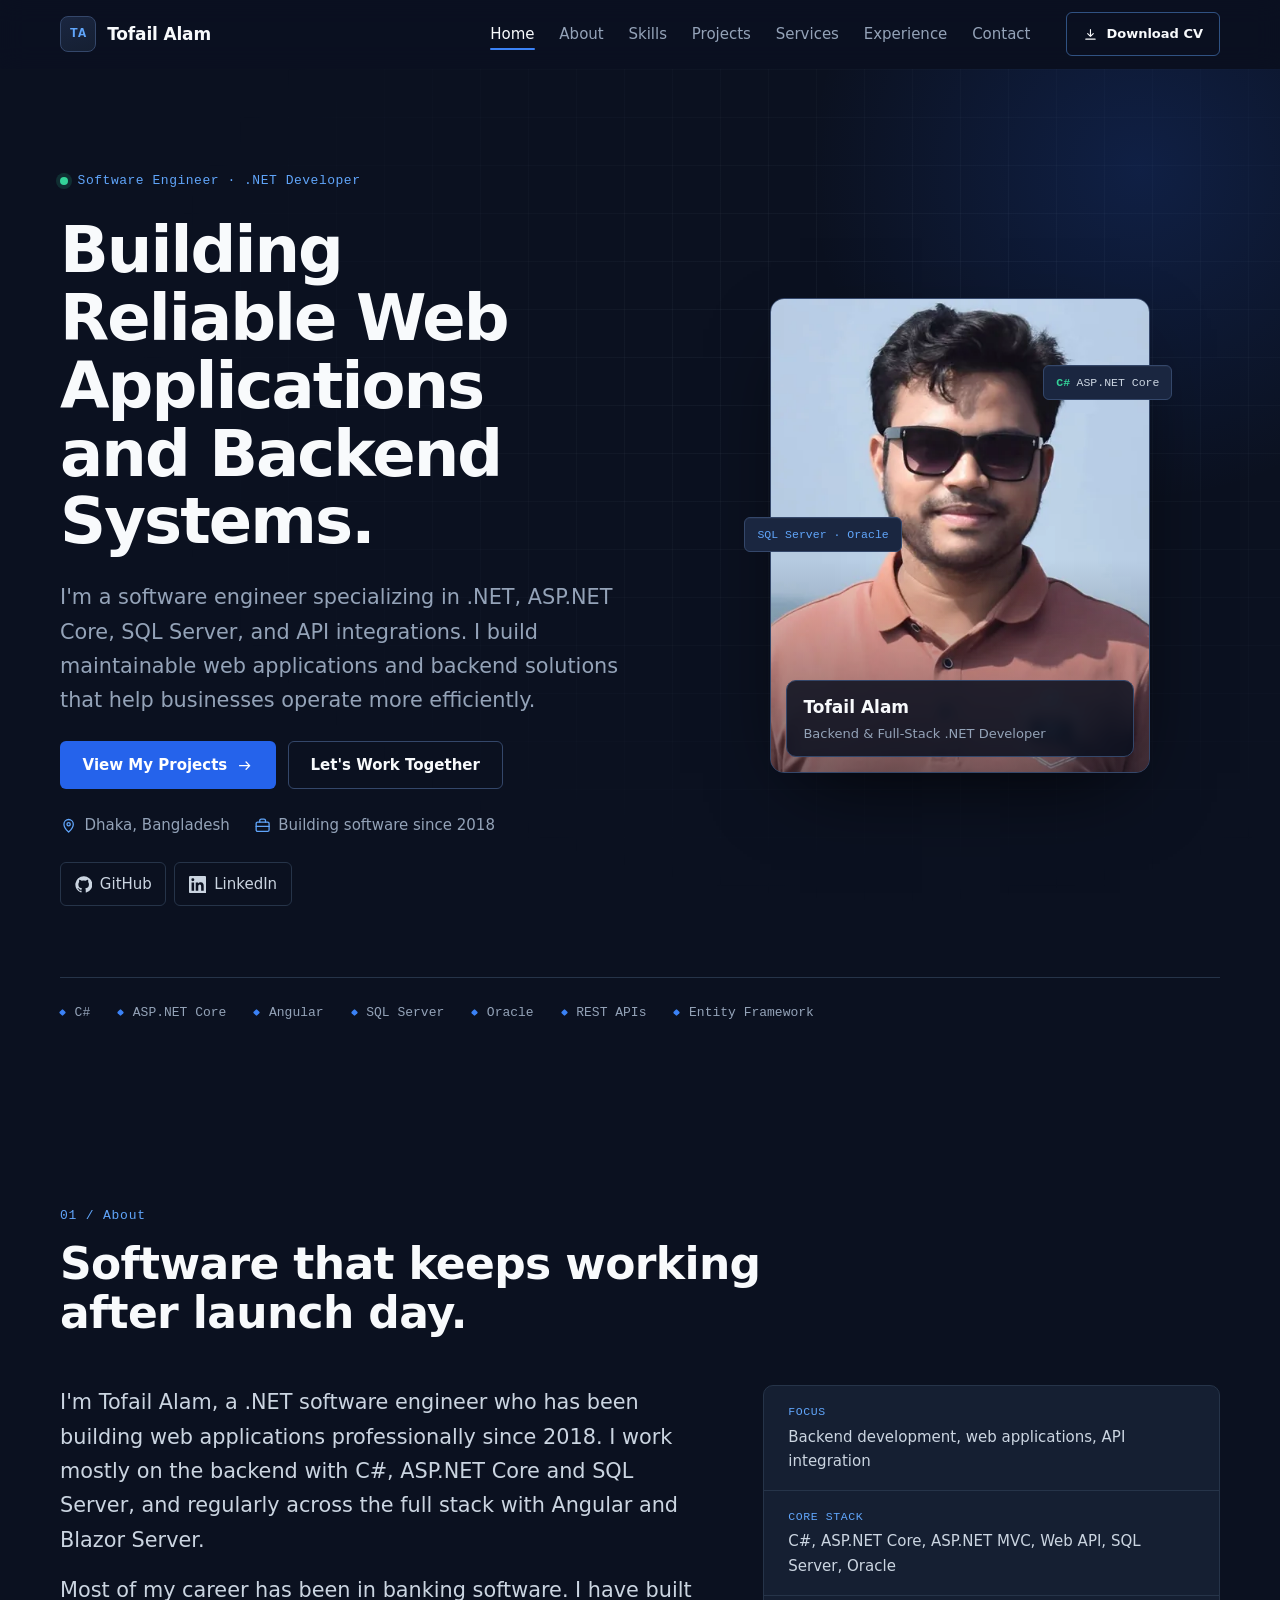
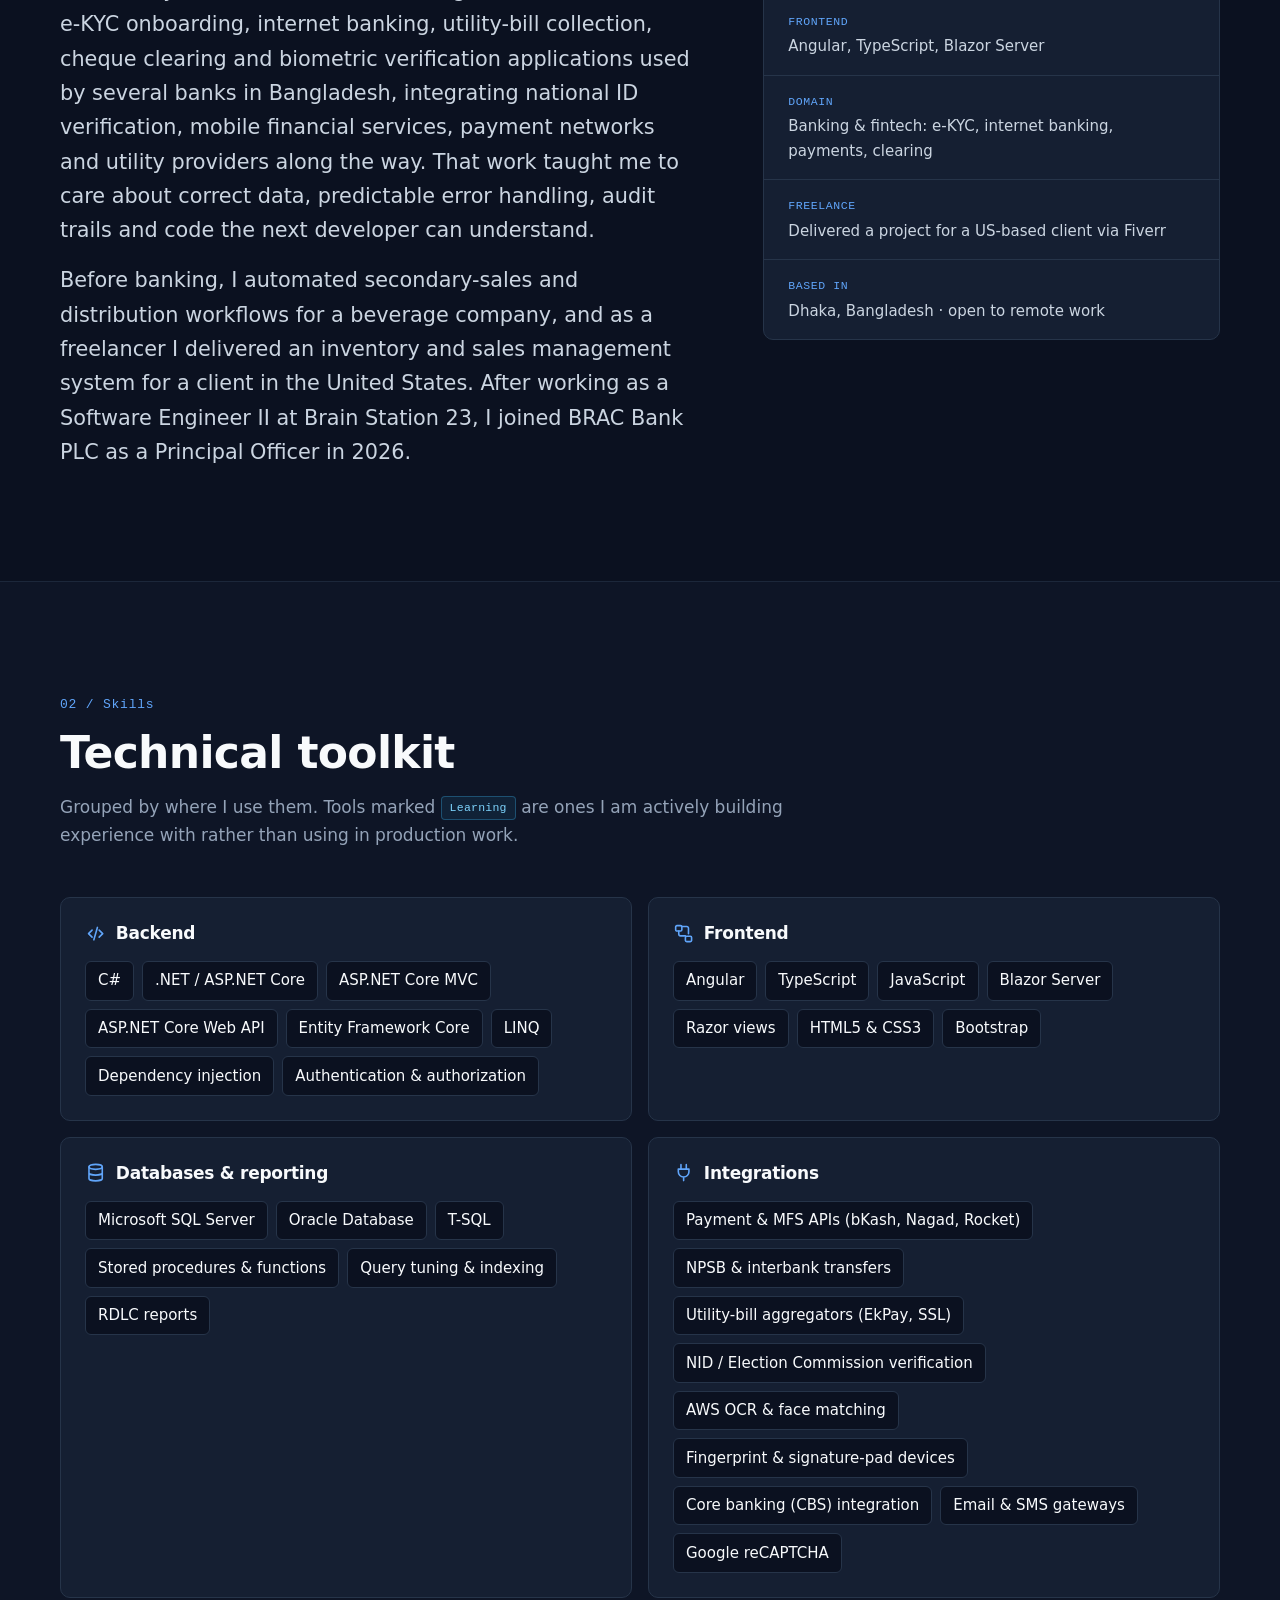
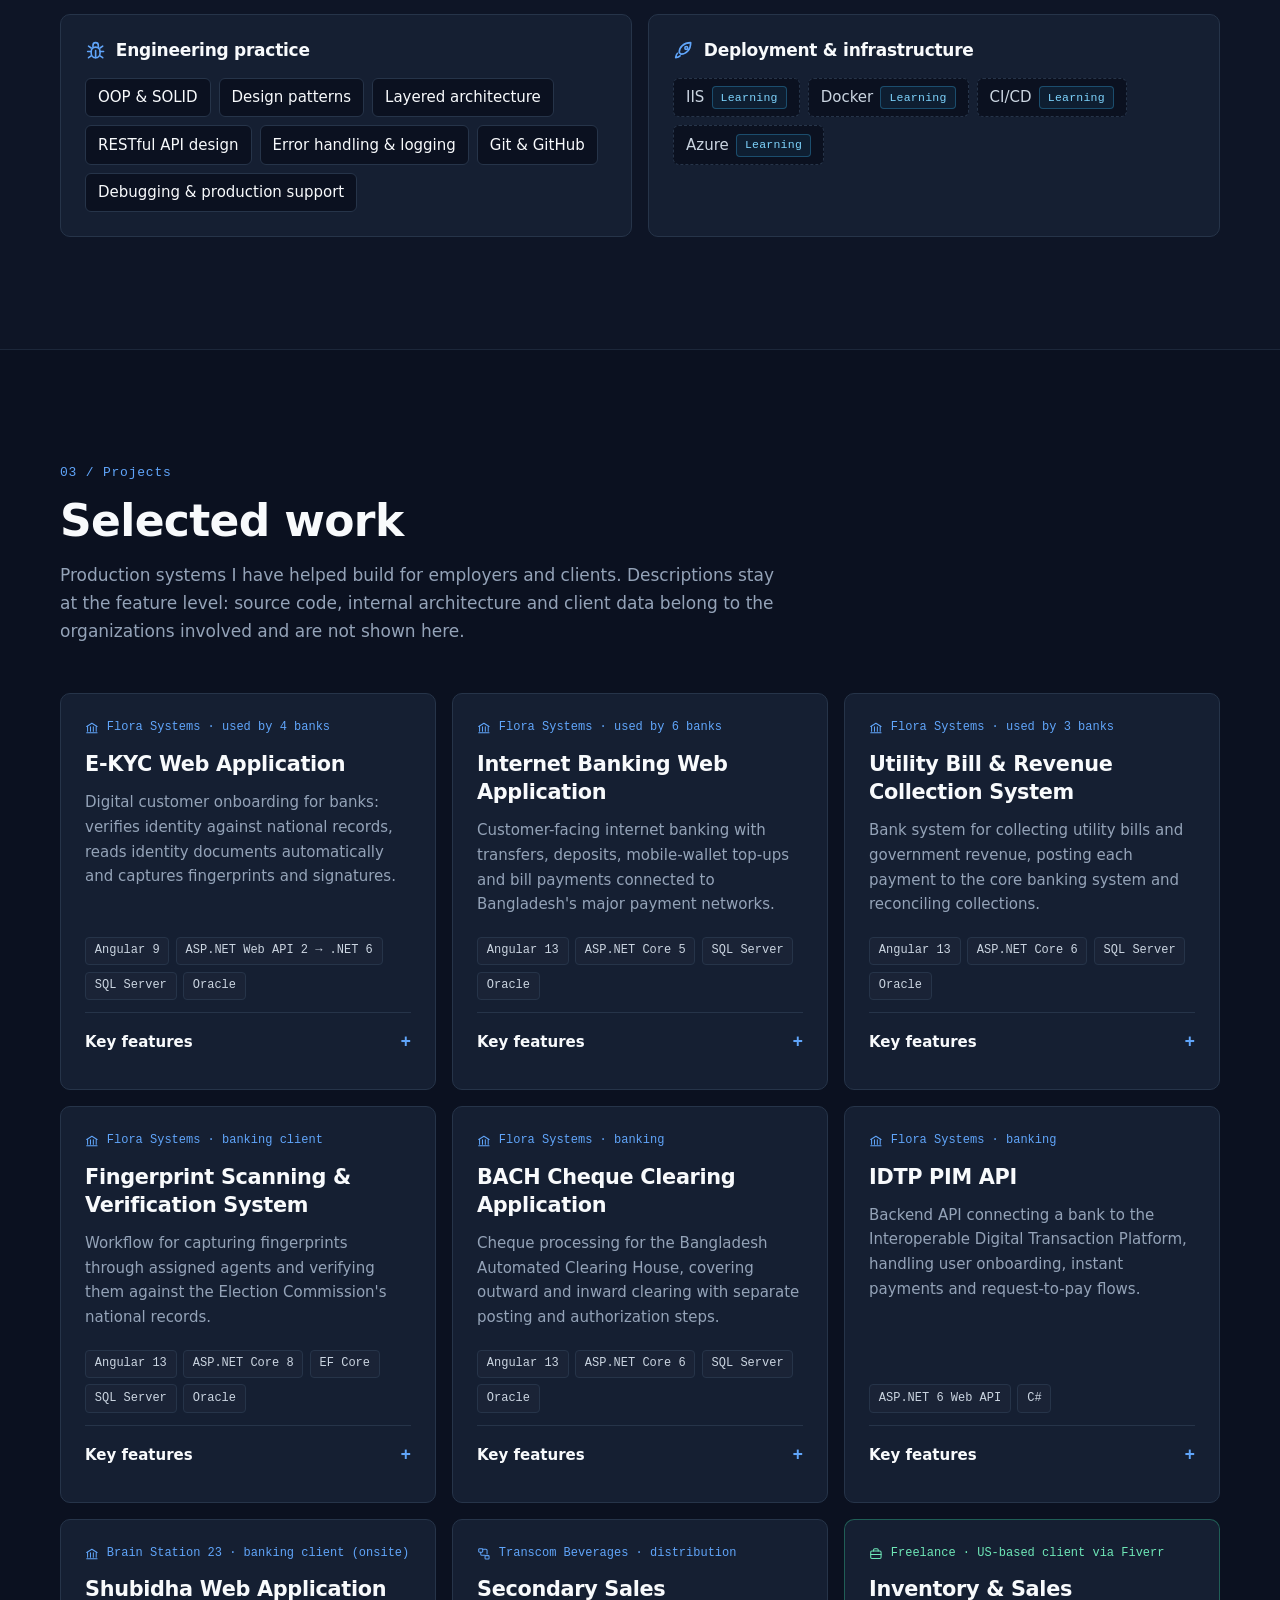
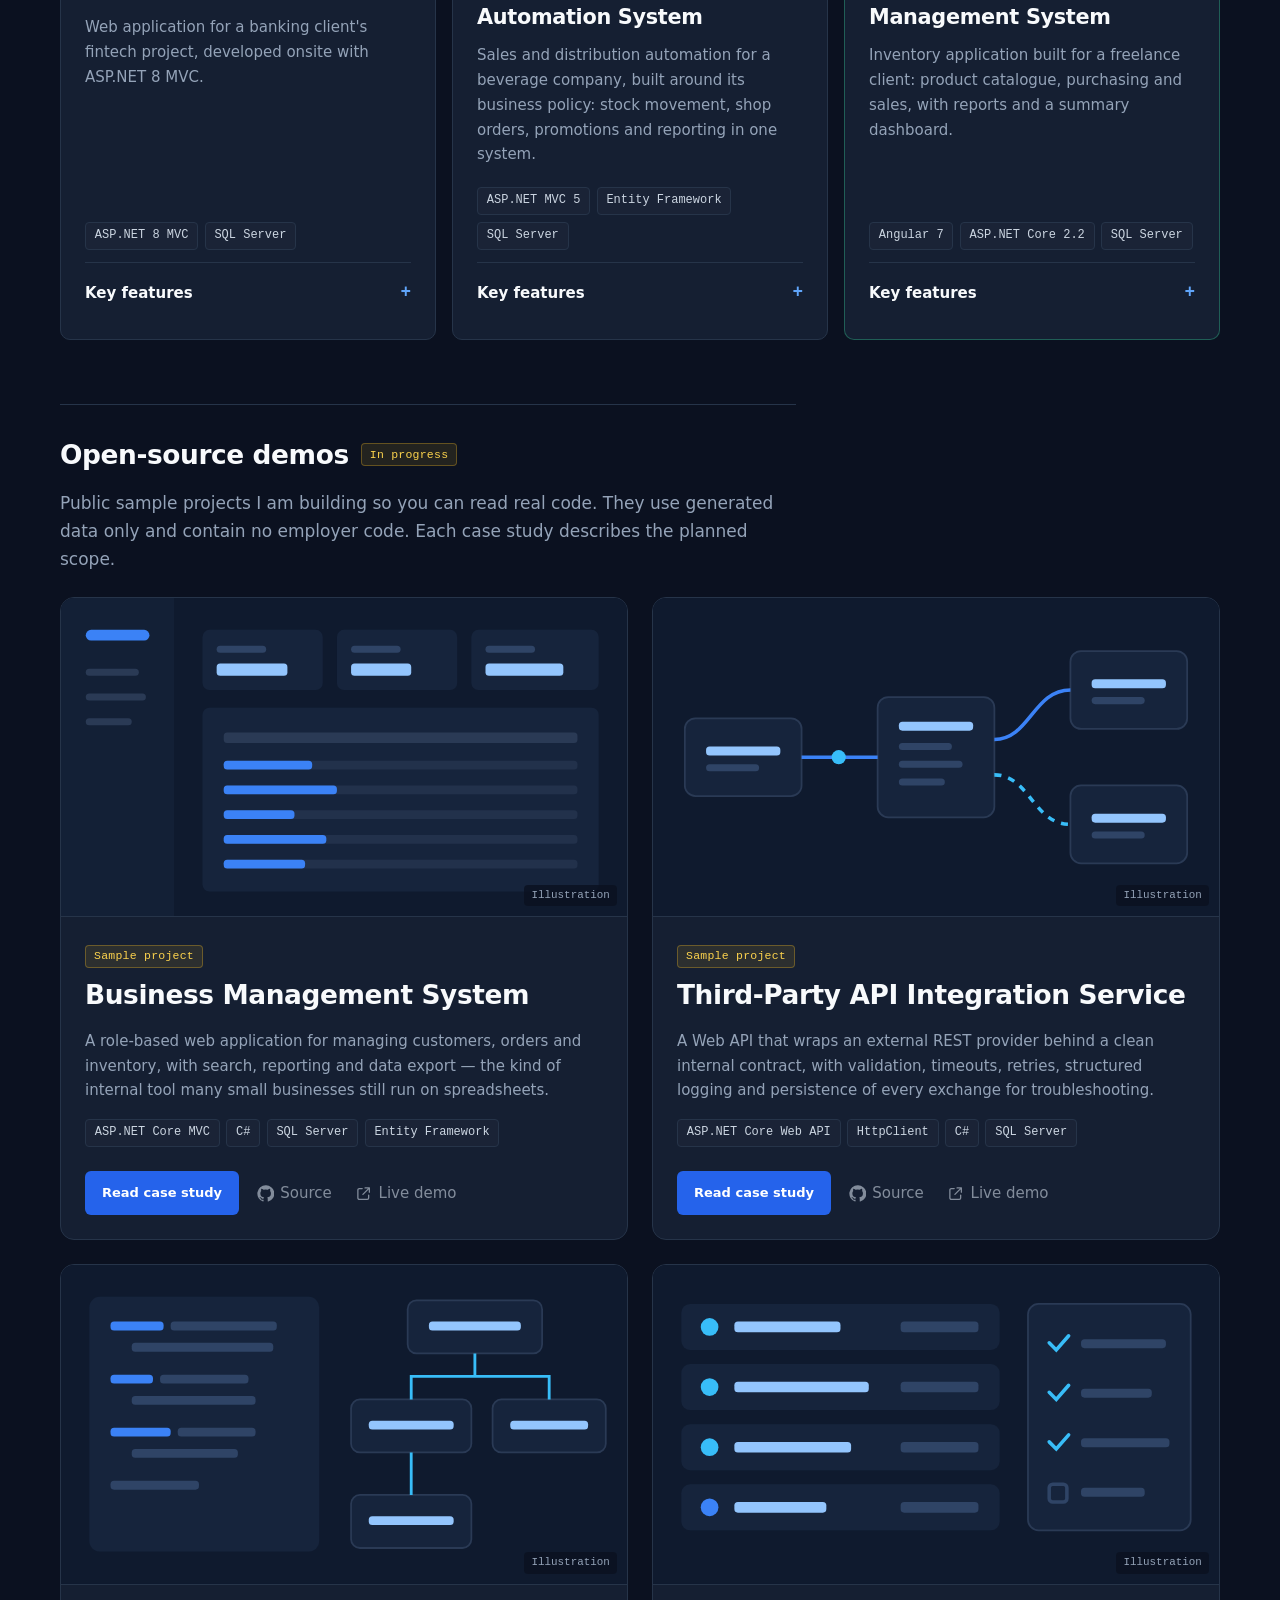
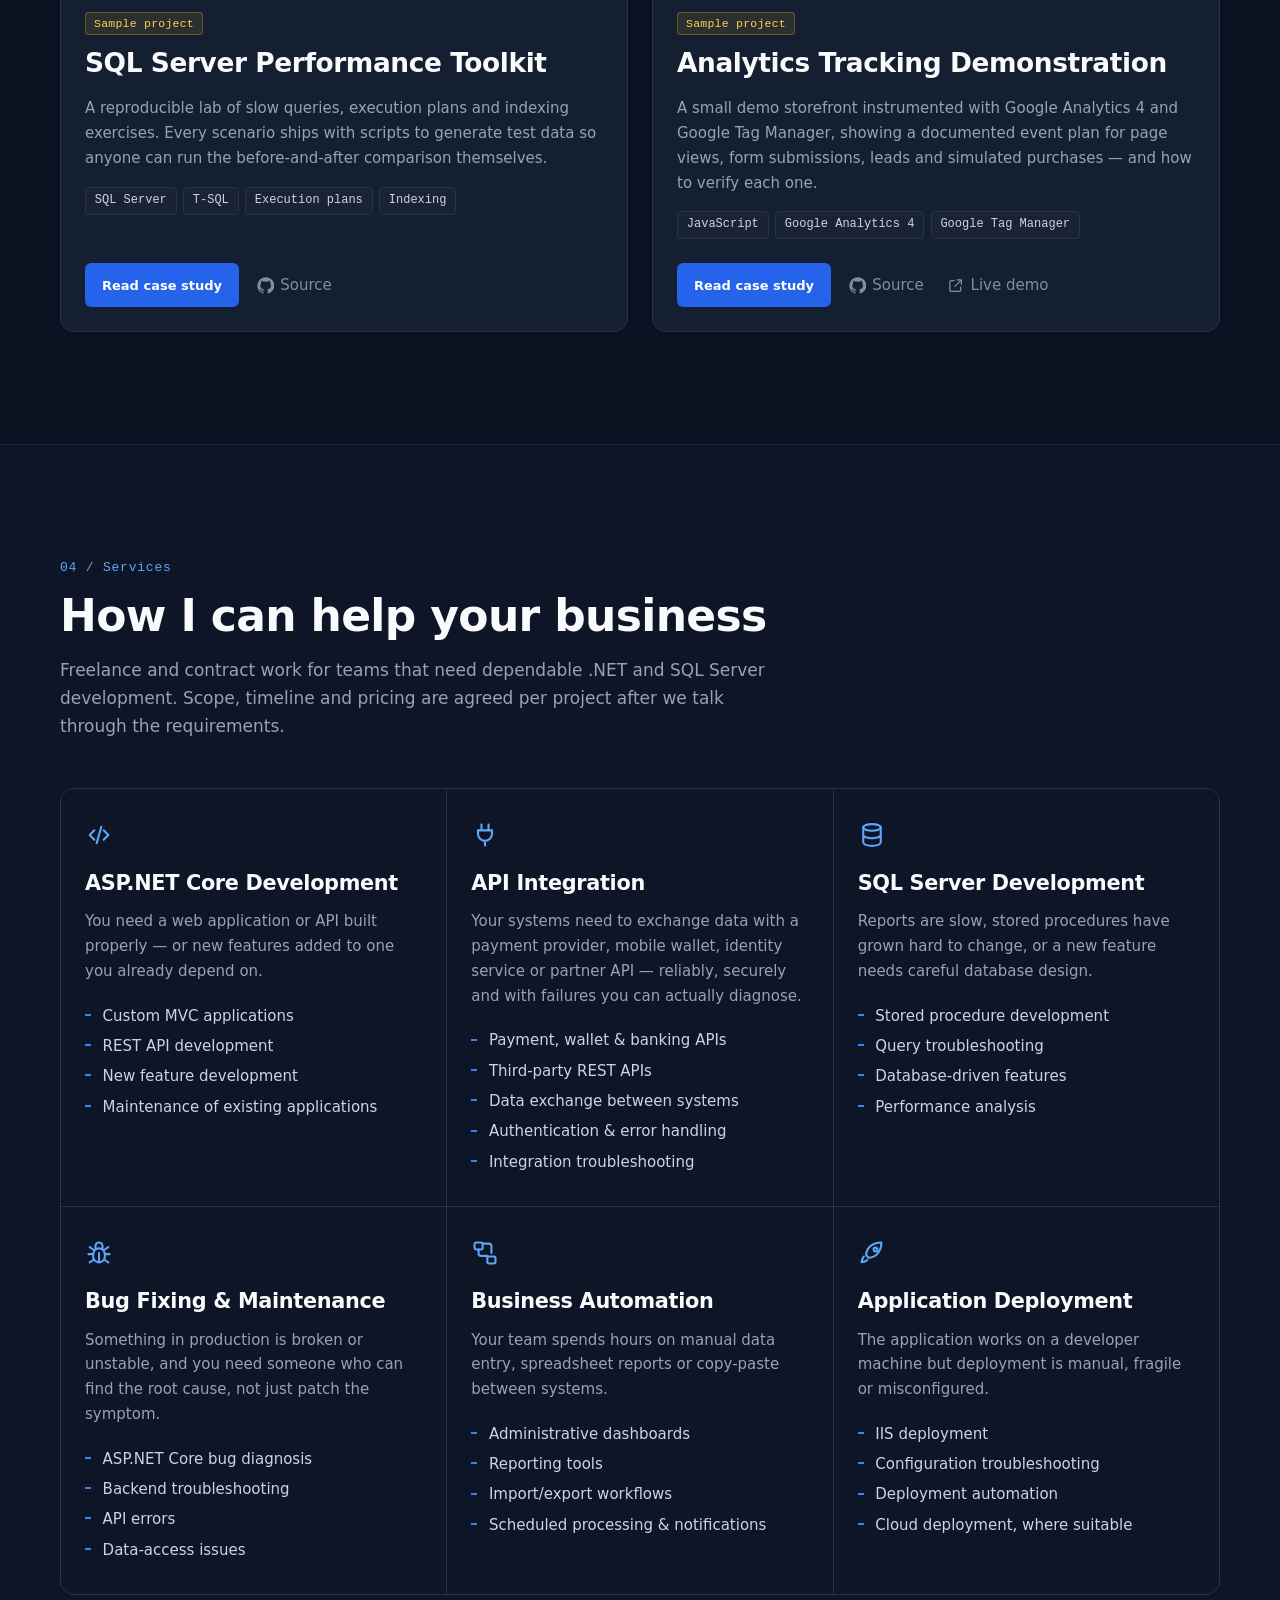
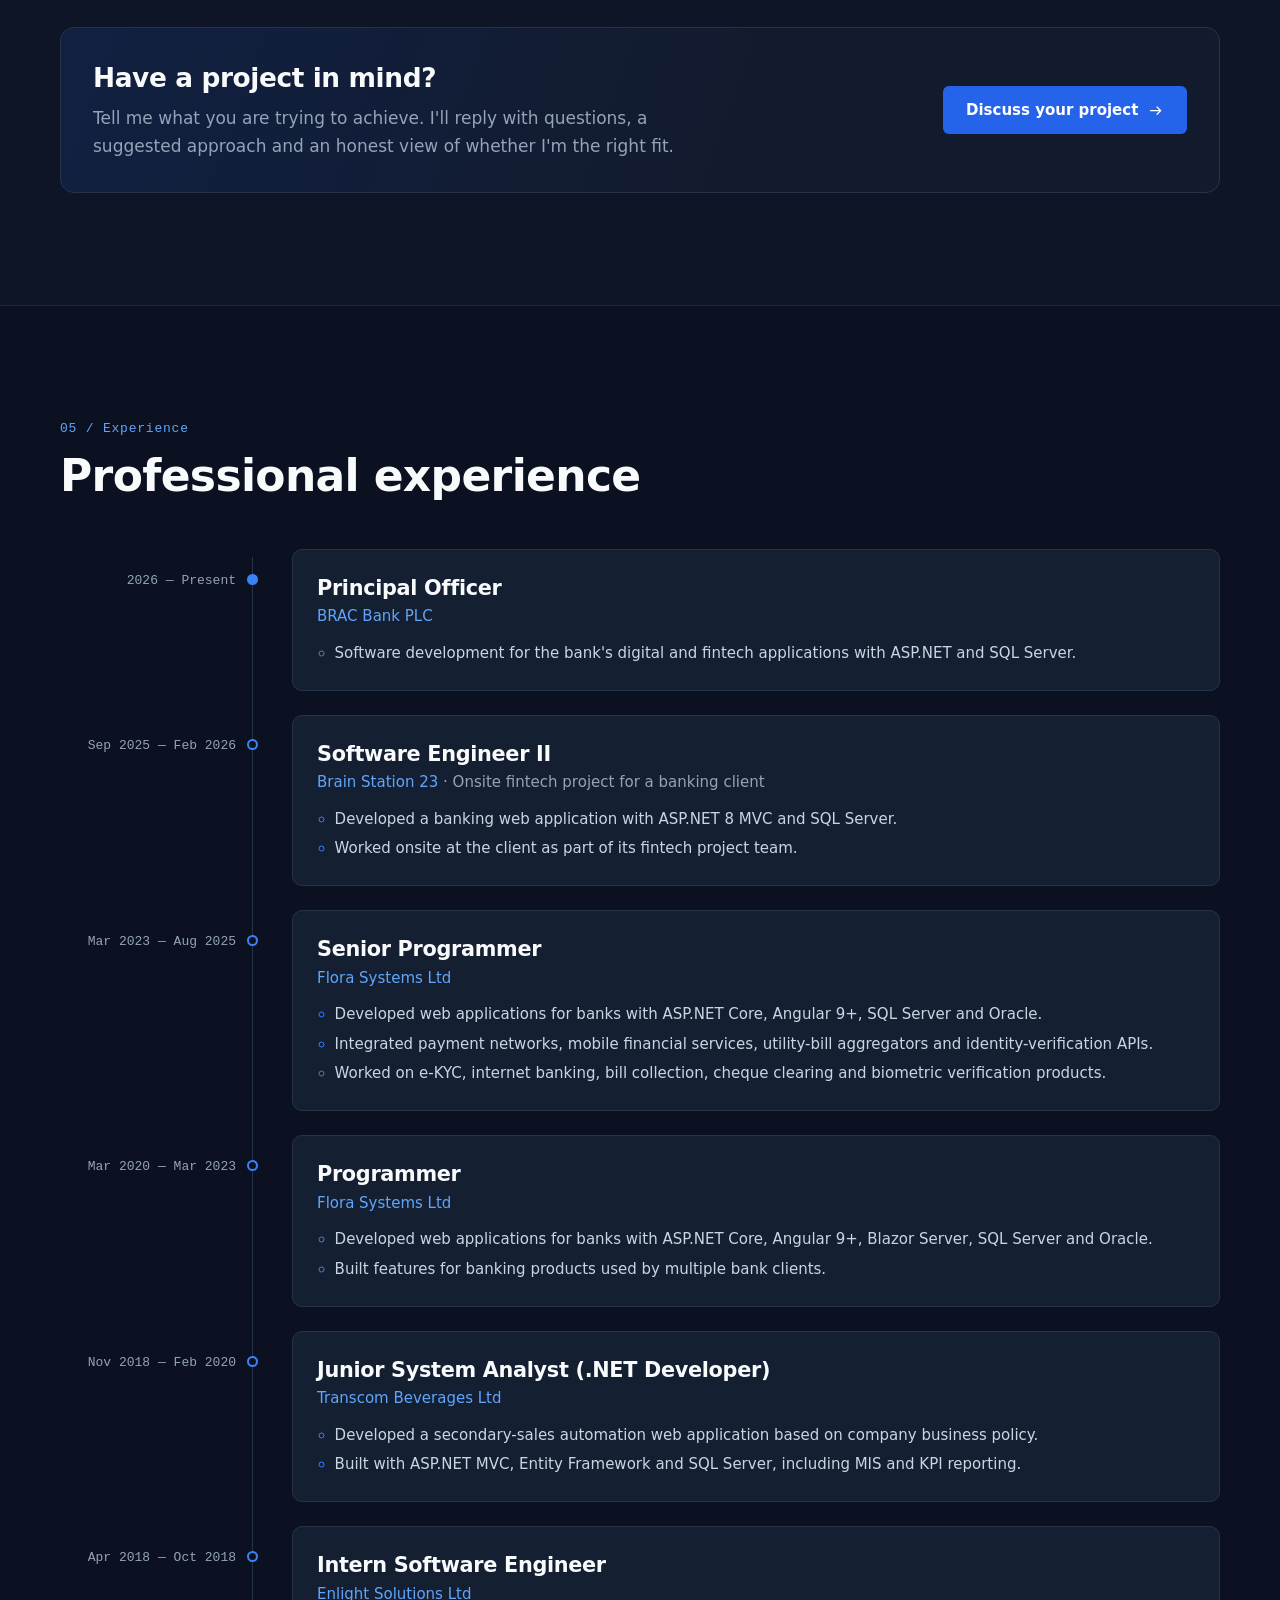
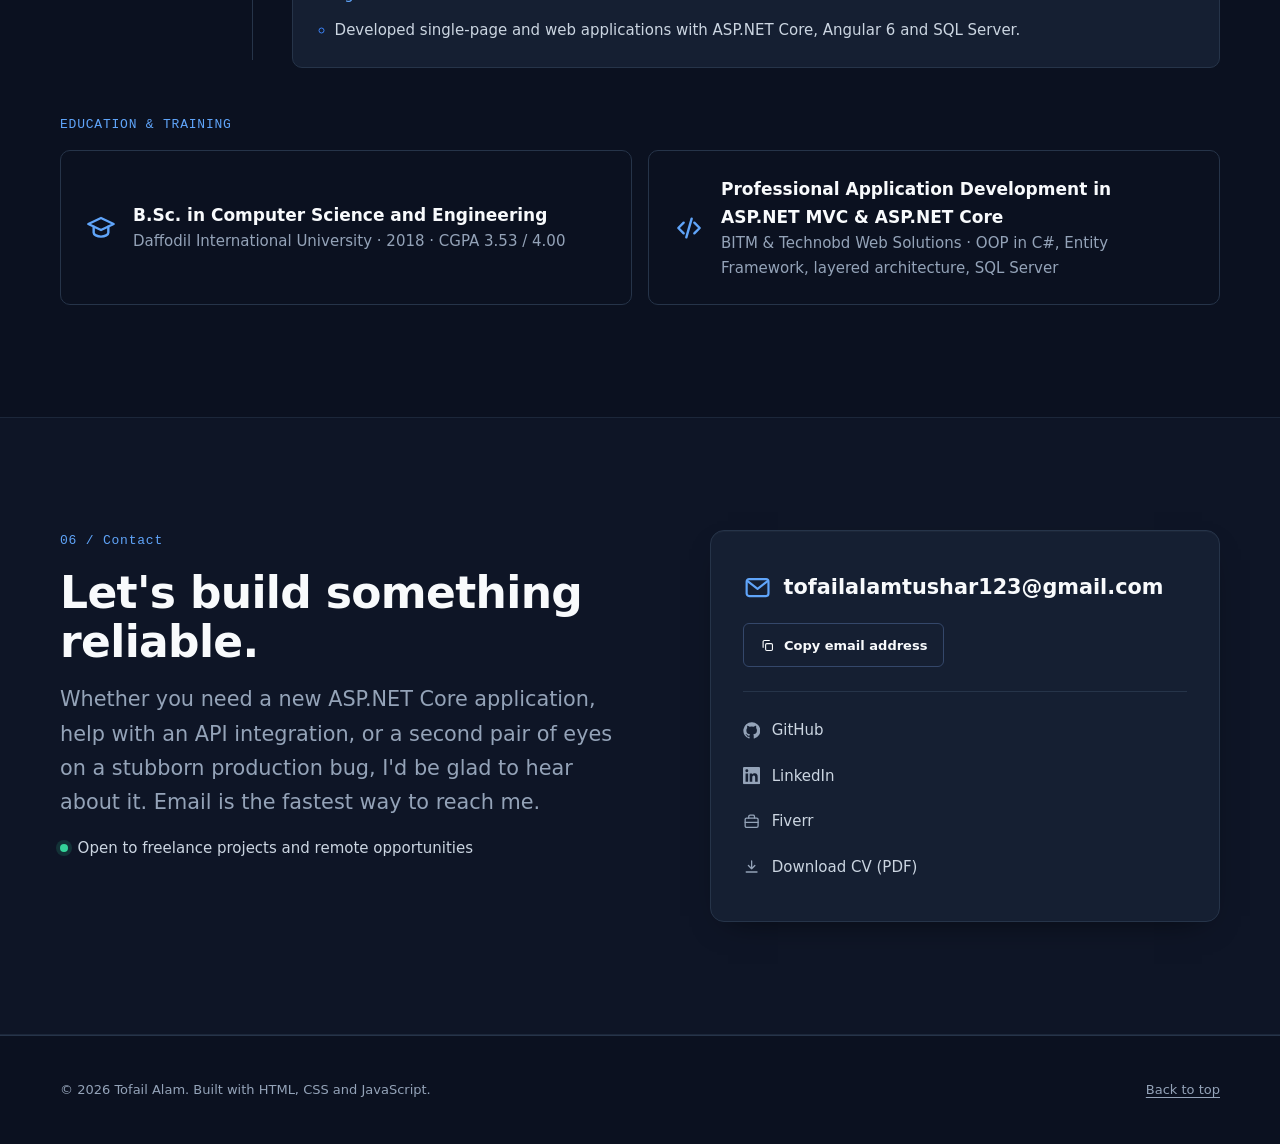
==== commit f0446c82: "Add files via upload" ====
--- a/index.html
+++ b/index.html
@@ -153,7 +153,7 @@
           </div>
           <figcaption class="portrait__card">
             <span class="portrait__name" data-config-text="name">Tofail Alam</span>
-            <span class="portrait__role">Principal Officer · BRAC Bank PLC</span>
+            <span class="portrait__role">Backend &amp; Full-Stack .NET Developer</span>
           </figcaption>
           <span class="chip-float chip-float--a" aria-hidden="true"><b>C#</b> ASP.NET Core</span>
           <span class="chip-float chip-float--b" aria-hidden="true">SQL Server · Oracle</span>
@@ -179,14 +179,14 @@
           <div class="about__text prose">
             <p>I'm Tofail Alam, a .NET software engineer who has been building web applications professionally since <span data-config-text="careerStartYear">2018</span>. I work mostly on the backend with C#, ASP.NET Core and SQL Server, and regularly across the full stack with Angular and Blazor Server.</p>
             <p>Most of my career has been in banking software. I have built e-KYC onboarding, internet banking, utility-bill collection, cheque clearing and biometric verification applications used by several banks in Bangladesh, integrating national ID verification, mobile financial services, payment networks and utility providers along the way. That work taught me to care about correct data, predictable error handling, audit trails and code the next developer can understand.</p>
-            <p>Before banking, I automated secondary-sales and distribution workflows for a beverage company, and as a freelancer I delivered an inventory and sales management system for a client in the United States. After working onsite at BRAC Bank as a Software Engineer II with Brain Station 23, I joined BRAC Bank PLC as a Principal Officer in 2026.</p>
+            <p>Before banking, I automated secondary-sales and distribution workflows for a beverage company, and as a freelancer I delivered an inventory and sales management system for a client in the United States. After working as a Software Engineer II at Brain Station 23, I joined BRAC Bank PLC as a Principal Officer in 2026.</p>
           </div>
 
           <aside class="about__facts" aria-label="Summary">
             <dl class="facts">
               <div><dt>Focus</dt><dd>Backend development, web applications, API integration</dd></div>
-              <div><dt>Core stack</dt><dd>C#, ASP.NET Core 5–8, ASP.NET MVC, Web API, SQL Server, Oracle</dd></div>
-              <div><dt>Frontend</dt><dd>Angular 6–13, TypeScript, Blazor Server</dd></div>
+              <div><dt>Core stack</dt><dd>C#, ASP.NET Core, ASP.NET MVC, Web API, SQL Server, Oracle</dd></div>
+              <div><dt>Frontend</dt><dd>Angular, TypeScript, Blazor Server</dd></div>
               <div><dt>Domain</dt><dd>Banking &amp; fintech: e-KYC, internet banking, payments, clearing</dd></div>
               <div><dt>Freelance</dt><dd>Delivered a project for a US-based client via Fiverr</dd></div>
               <div><dt>Based in</dt><dd><span data-config-text="location">Dhaka, Bangladesh</span> · open to remote work</dd></div>
@@ -210,7 +210,7 @@
           <article class="skill-group">
             <h3 class="skill-group__title"><svg class="icon" aria-hidden="true"><use href="#i-code"/></svg>Backend</h3>
             <ul class="skill-list">
-              <li>C#</li><li>.NET 8 / ASP.NET Core</li><li>ASP.NET Core MVC</li><li>ASP.NET Core Web API</li><li>Entity Framework Core</li><li>LINQ</li><li>Dependency injection</li><li>Authentication &amp; authorization</li>
+              <li>C#</li><li>.NET / ASP.NET Core</li><li>ASP.NET Core MVC</li><li>ASP.NET Core Web API</li><li>Entity Framework Core</li><li>LINQ</li><li>Dependency injection</li><li>Authentication &amp; authorization</li>
             </ul>
           </article>
 
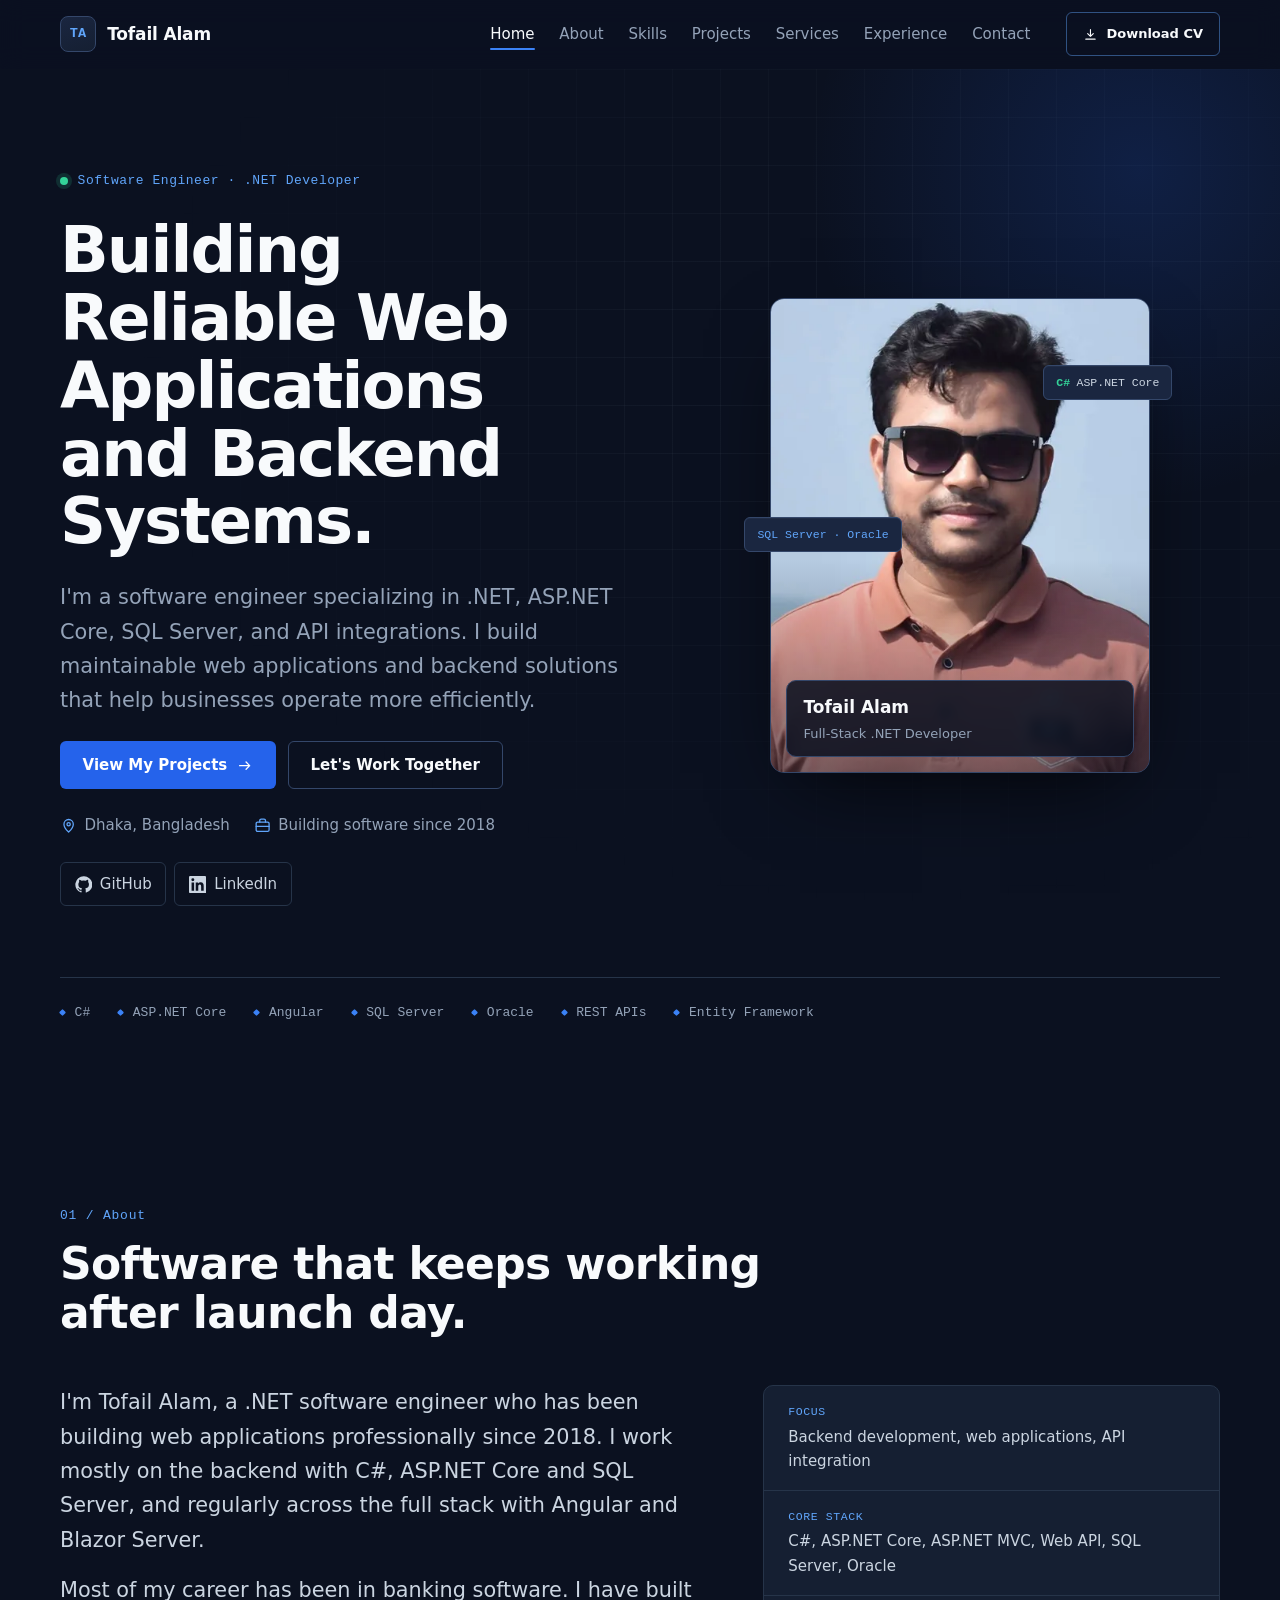
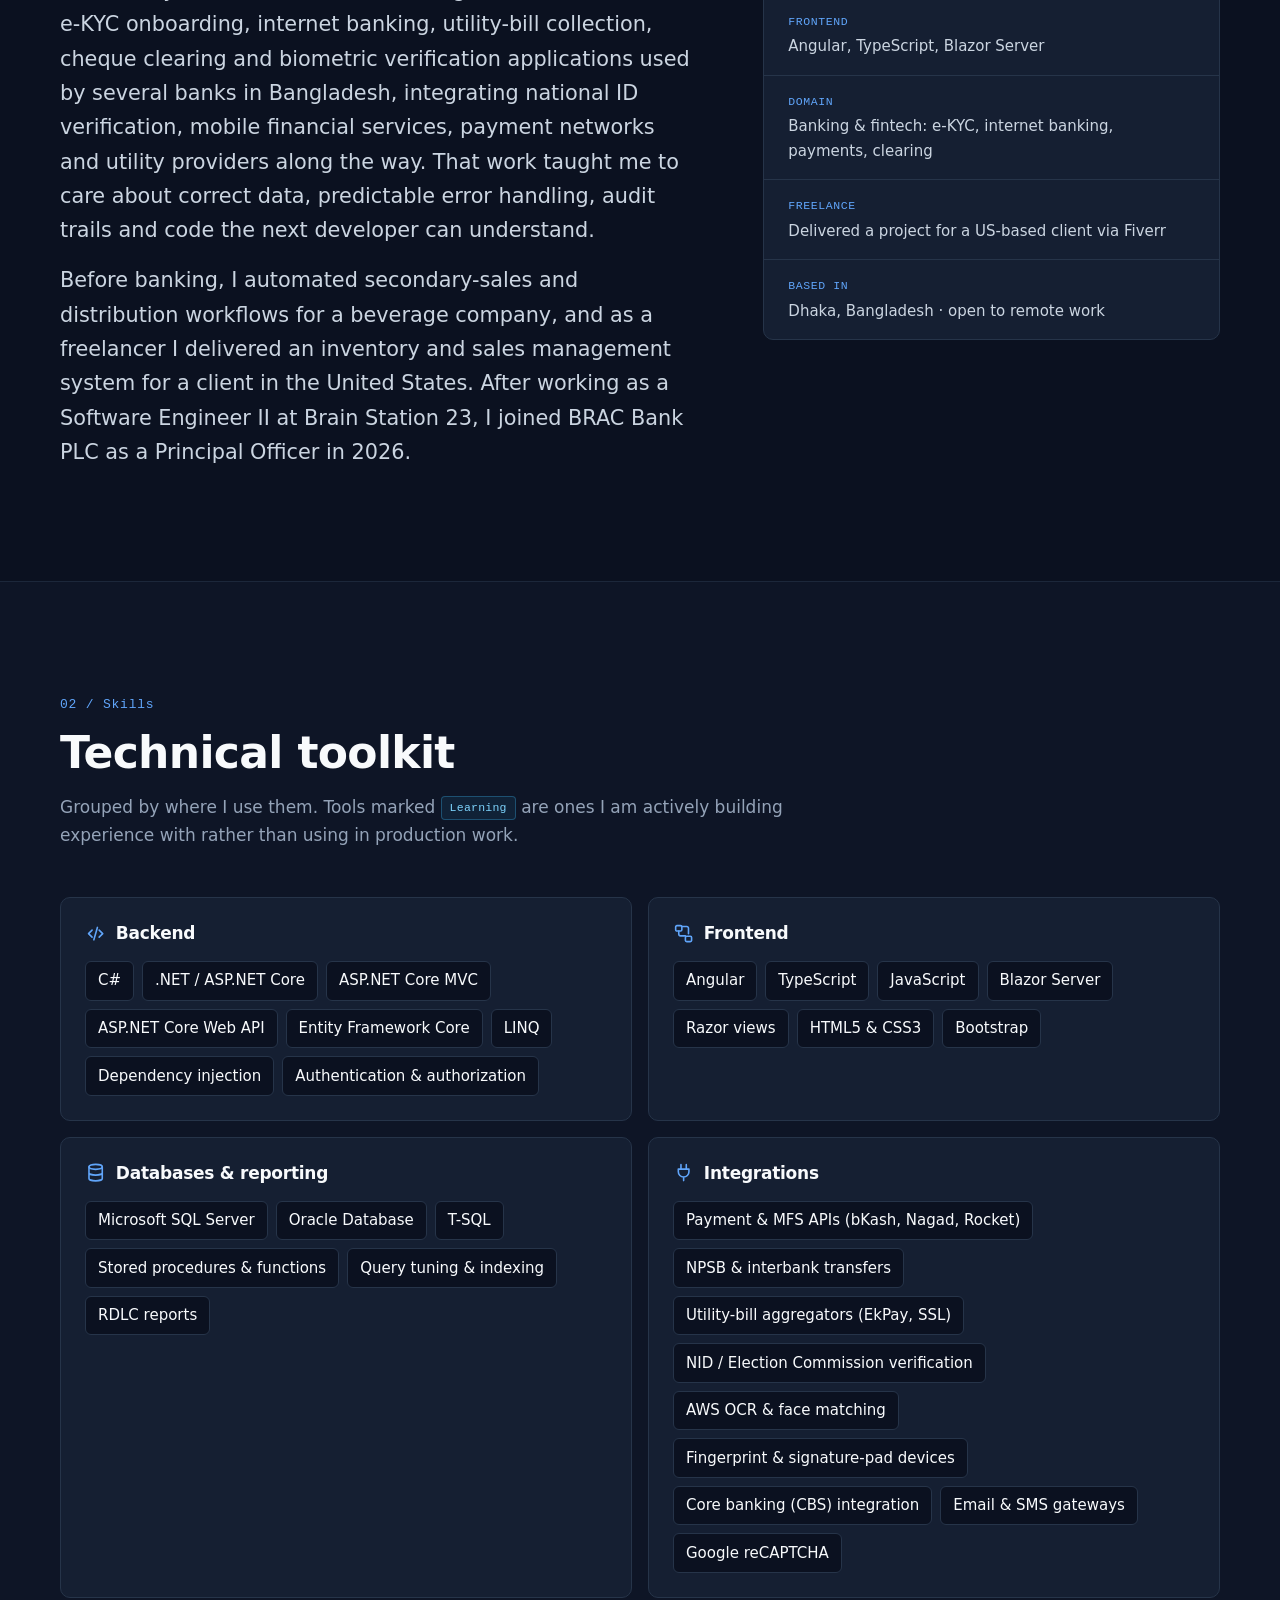
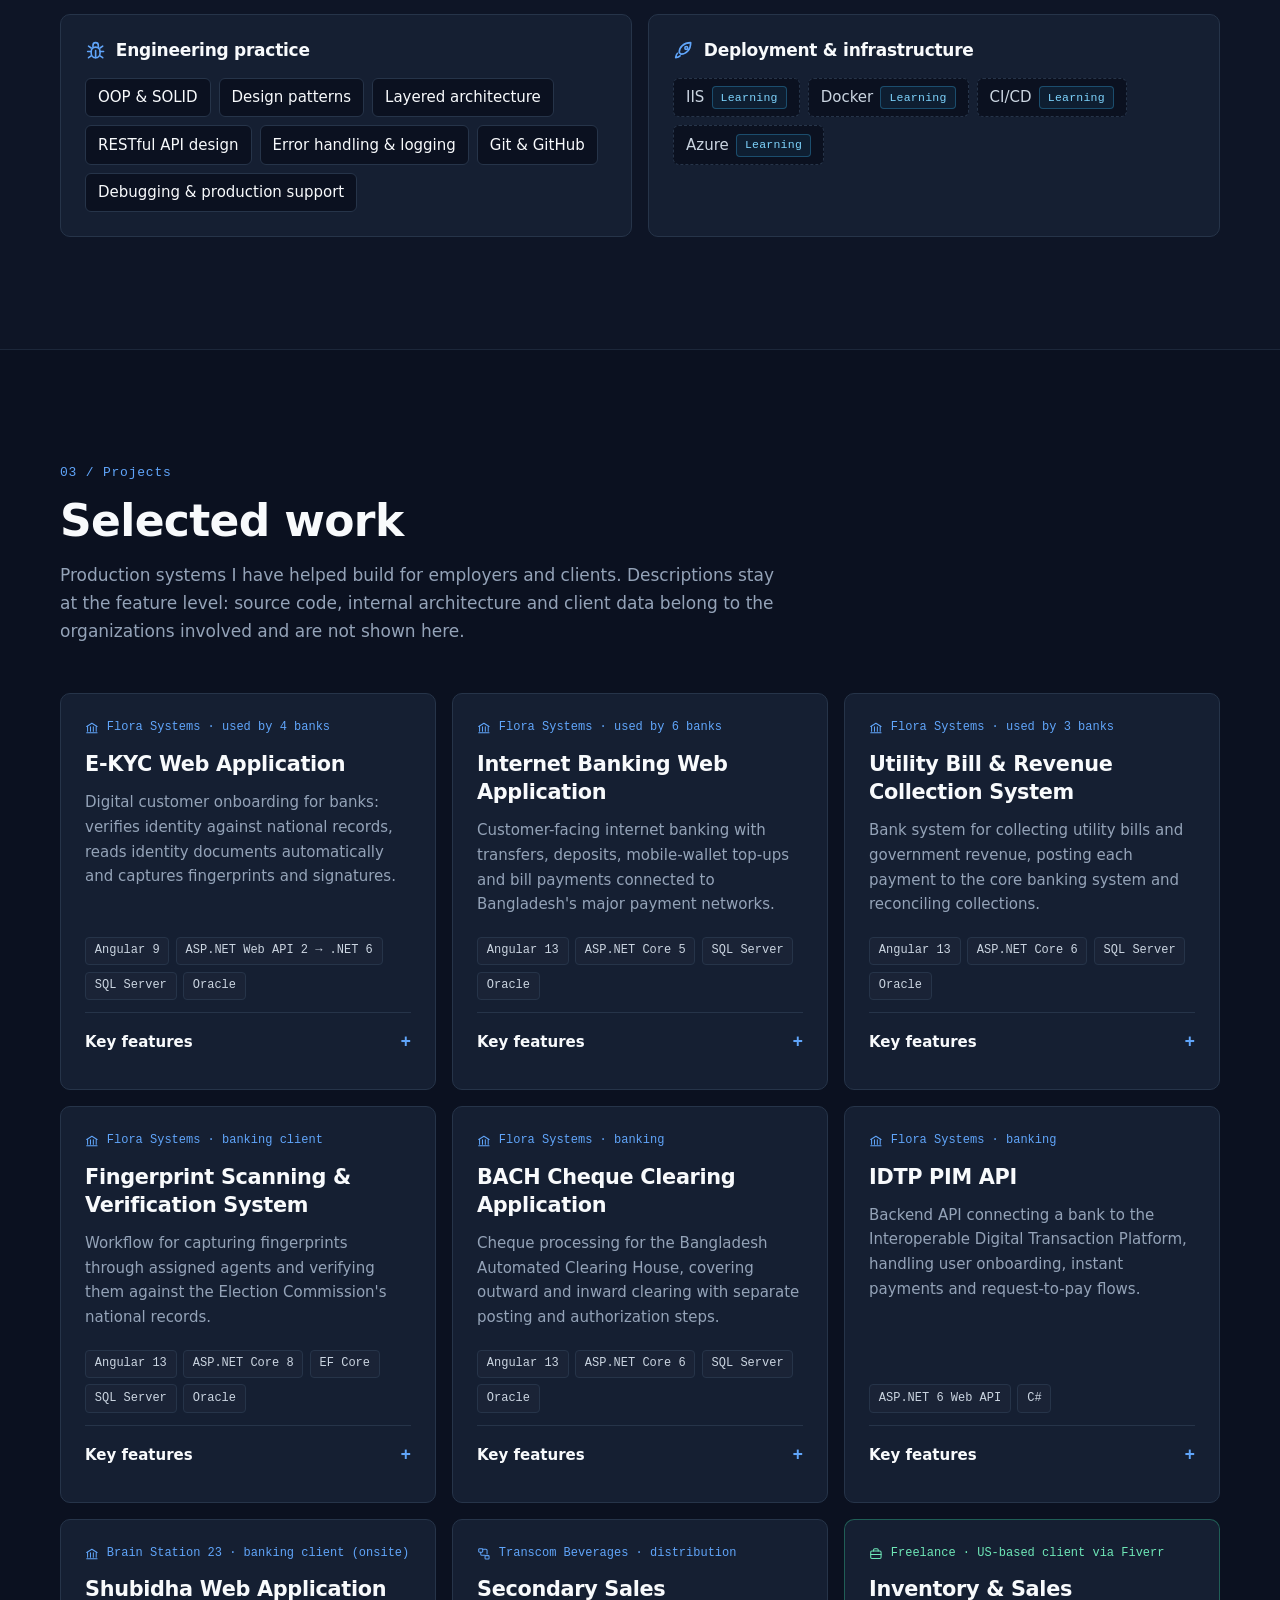
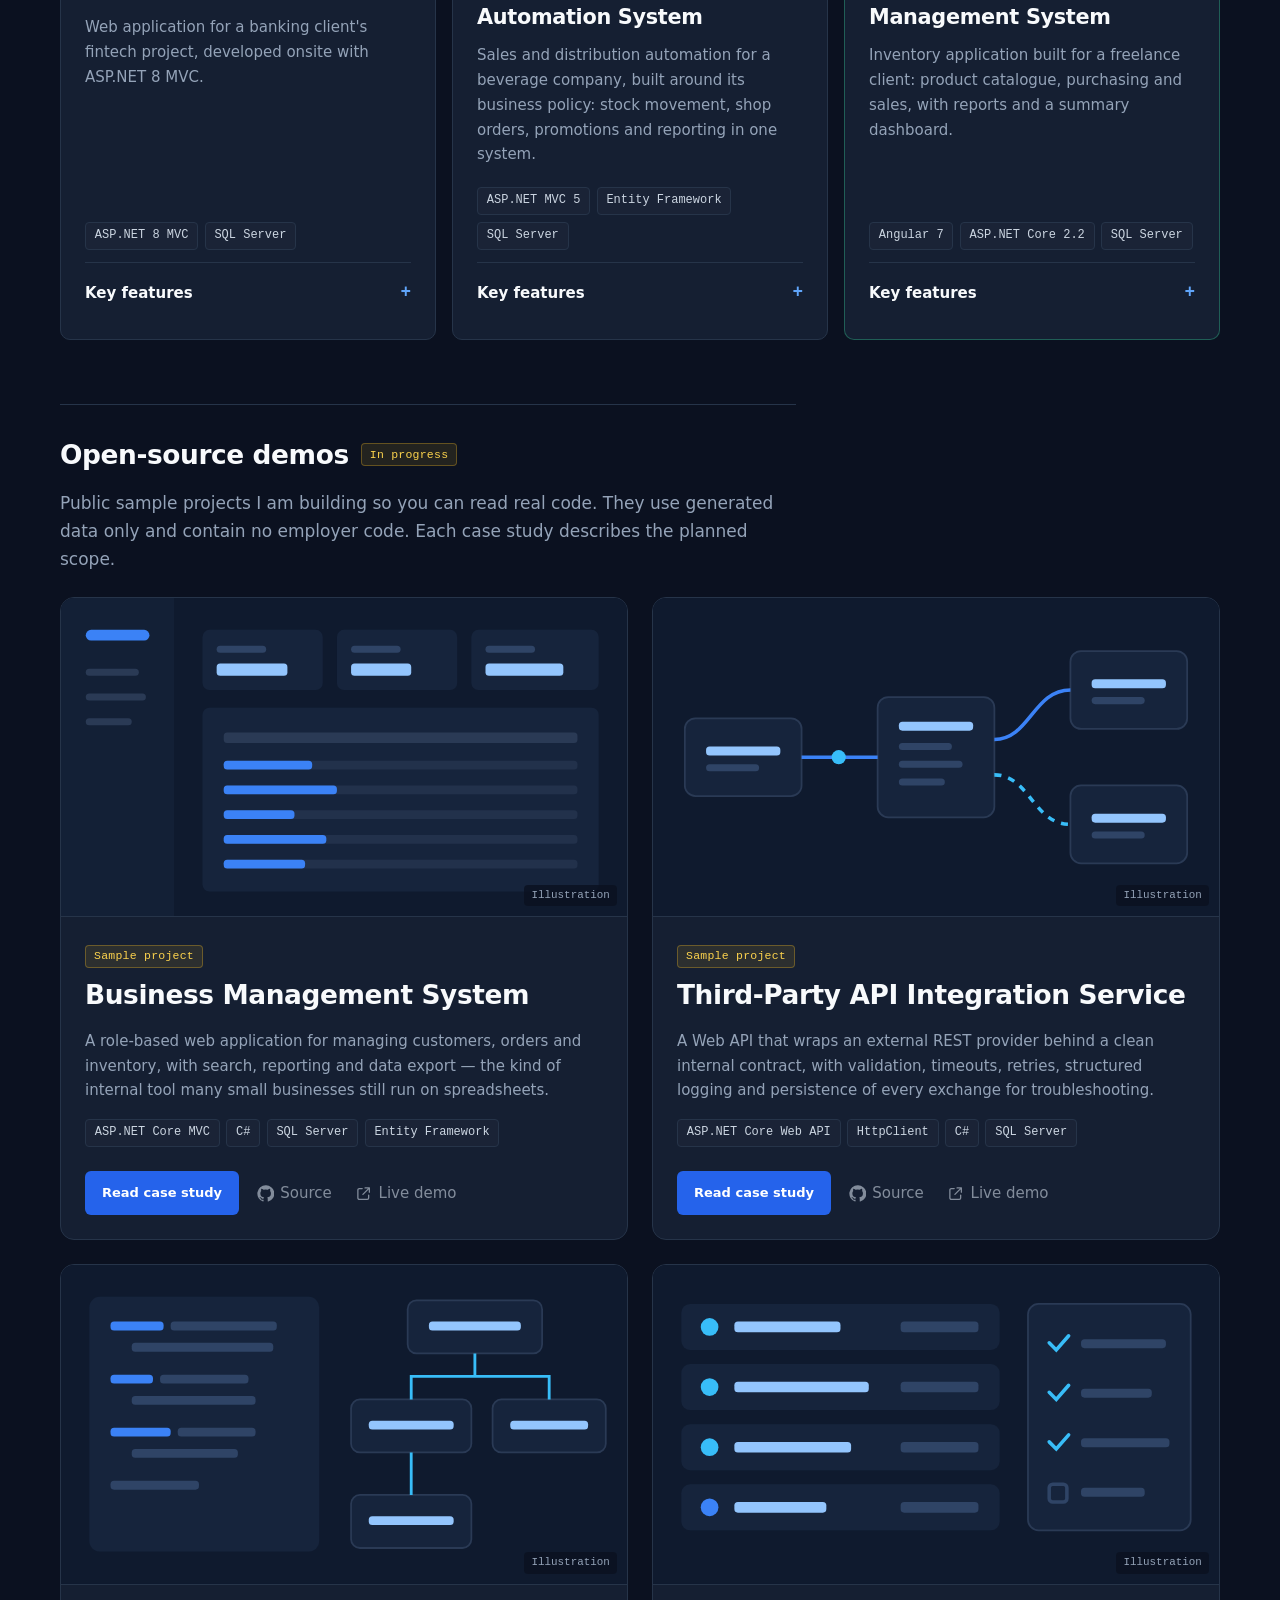
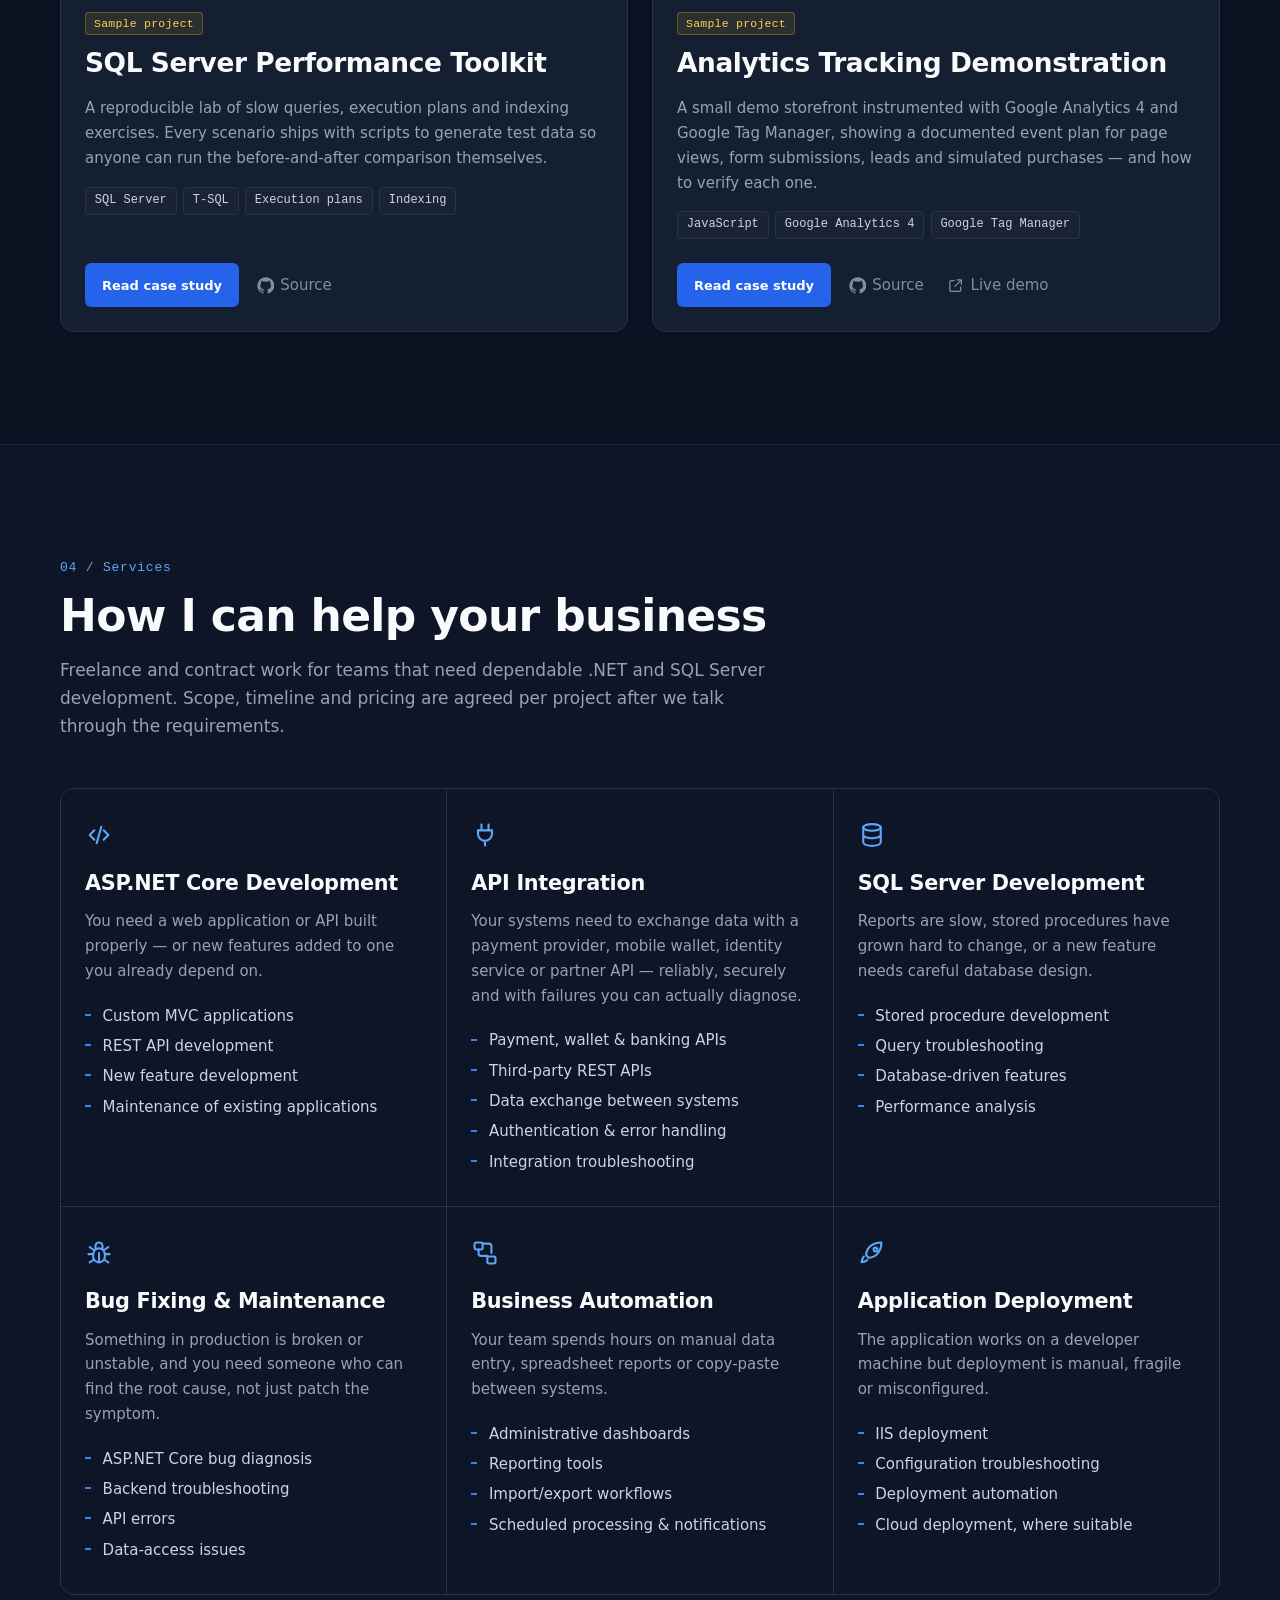
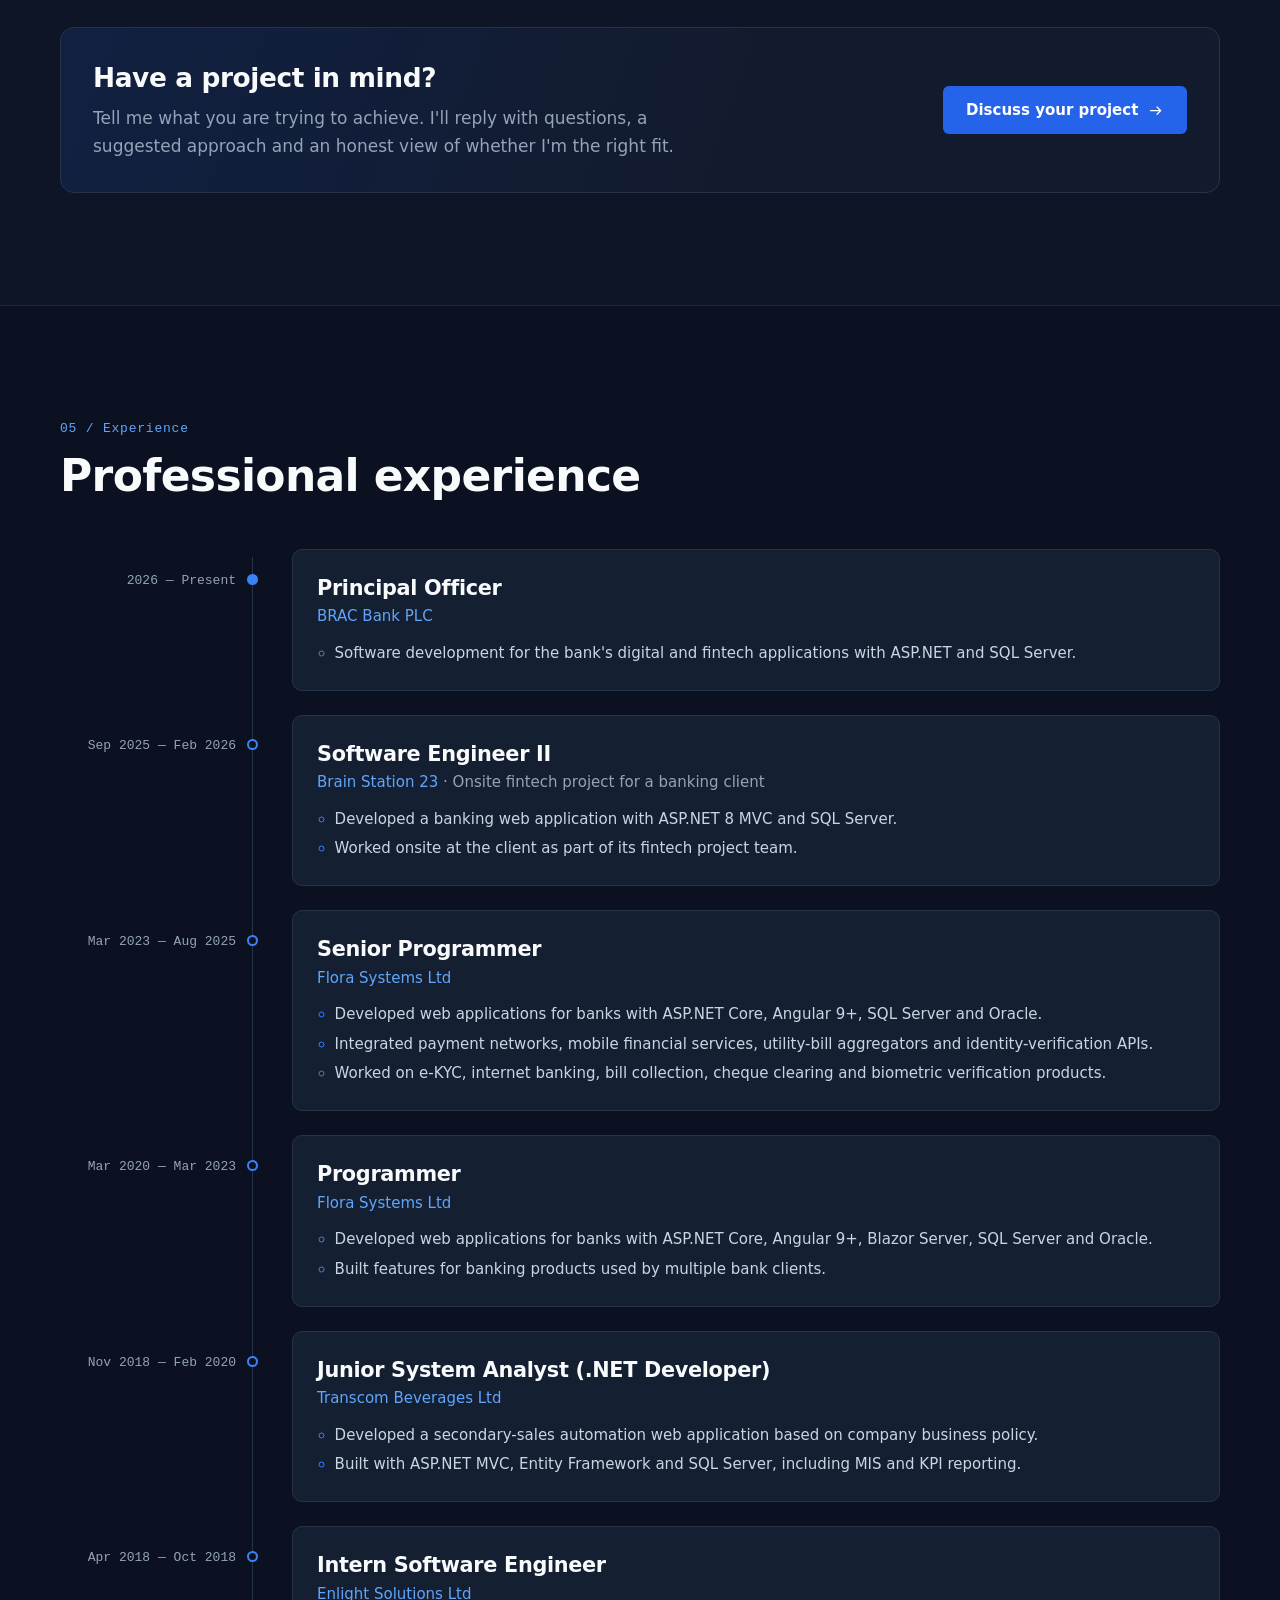
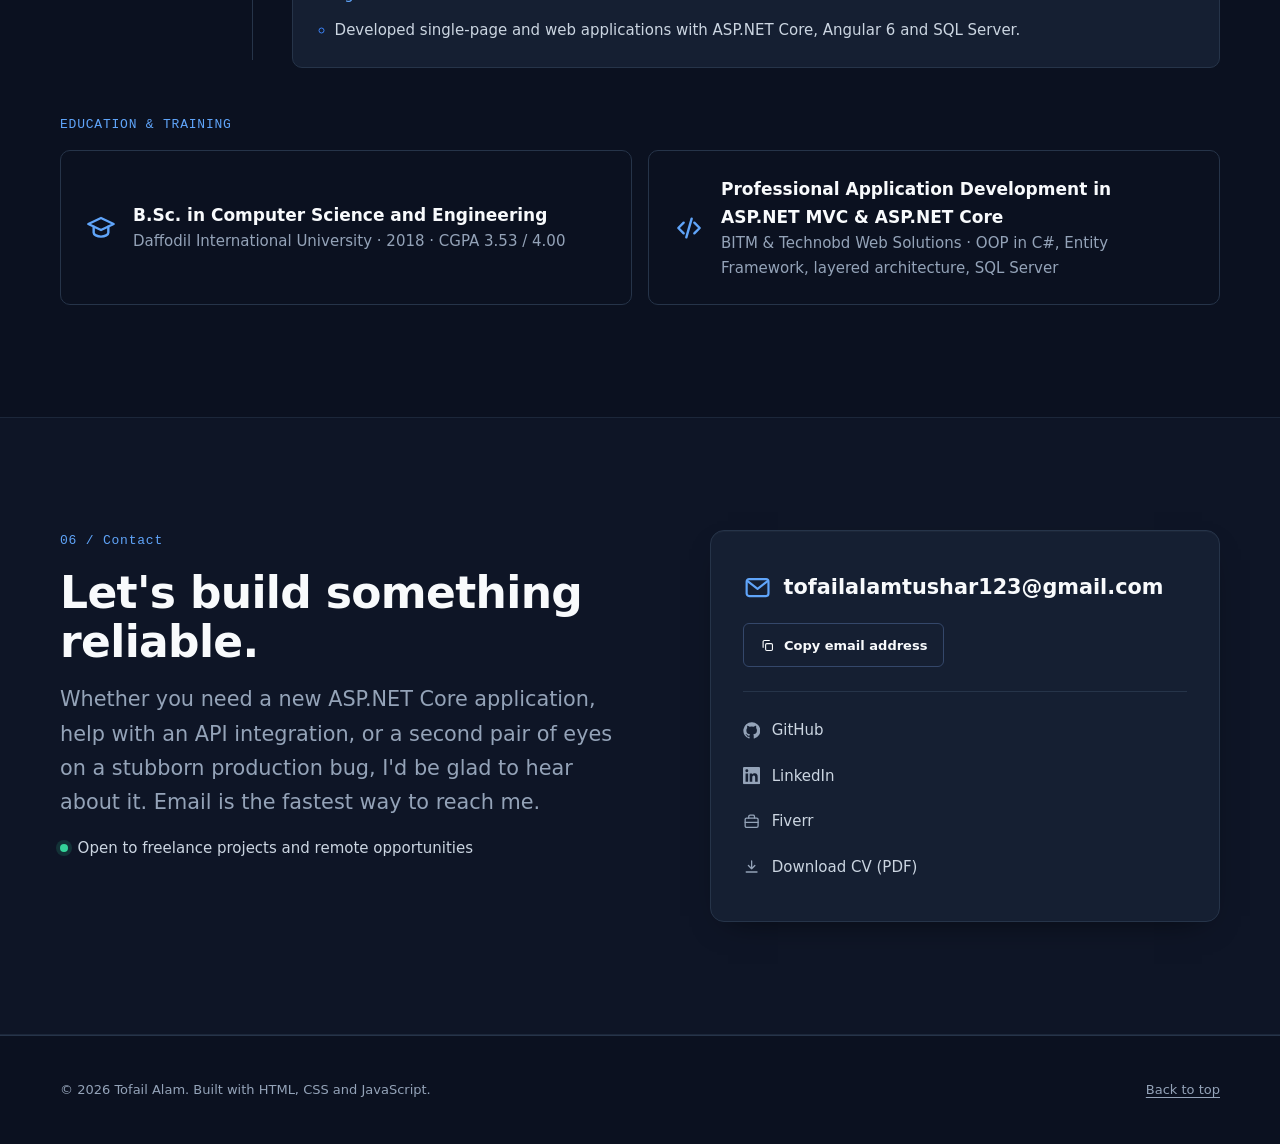
==== commit 95cc2f45: "Add files via upload" ====
--- a/index.html
+++ b/index.html
@@ -153,7 +153,7 @@
           </div>
           <figcaption class="portrait__card">
             <span class="portrait__name" data-config-text="name">Tofail Alam</span>
-            <span class="portrait__role">Backend &amp; Full-Stack .NET Developer</span>
+            <span class="portrait__role">Full-Stack .NET Developer</span>
           </figcaption>
           <span class="chip-float chip-float--a" aria-hidden="true"><b>C#</b> ASP.NET Core</span>
           <span class="chip-float chip-float--b" aria-hidden="true">SQL Server · Oracle</span>
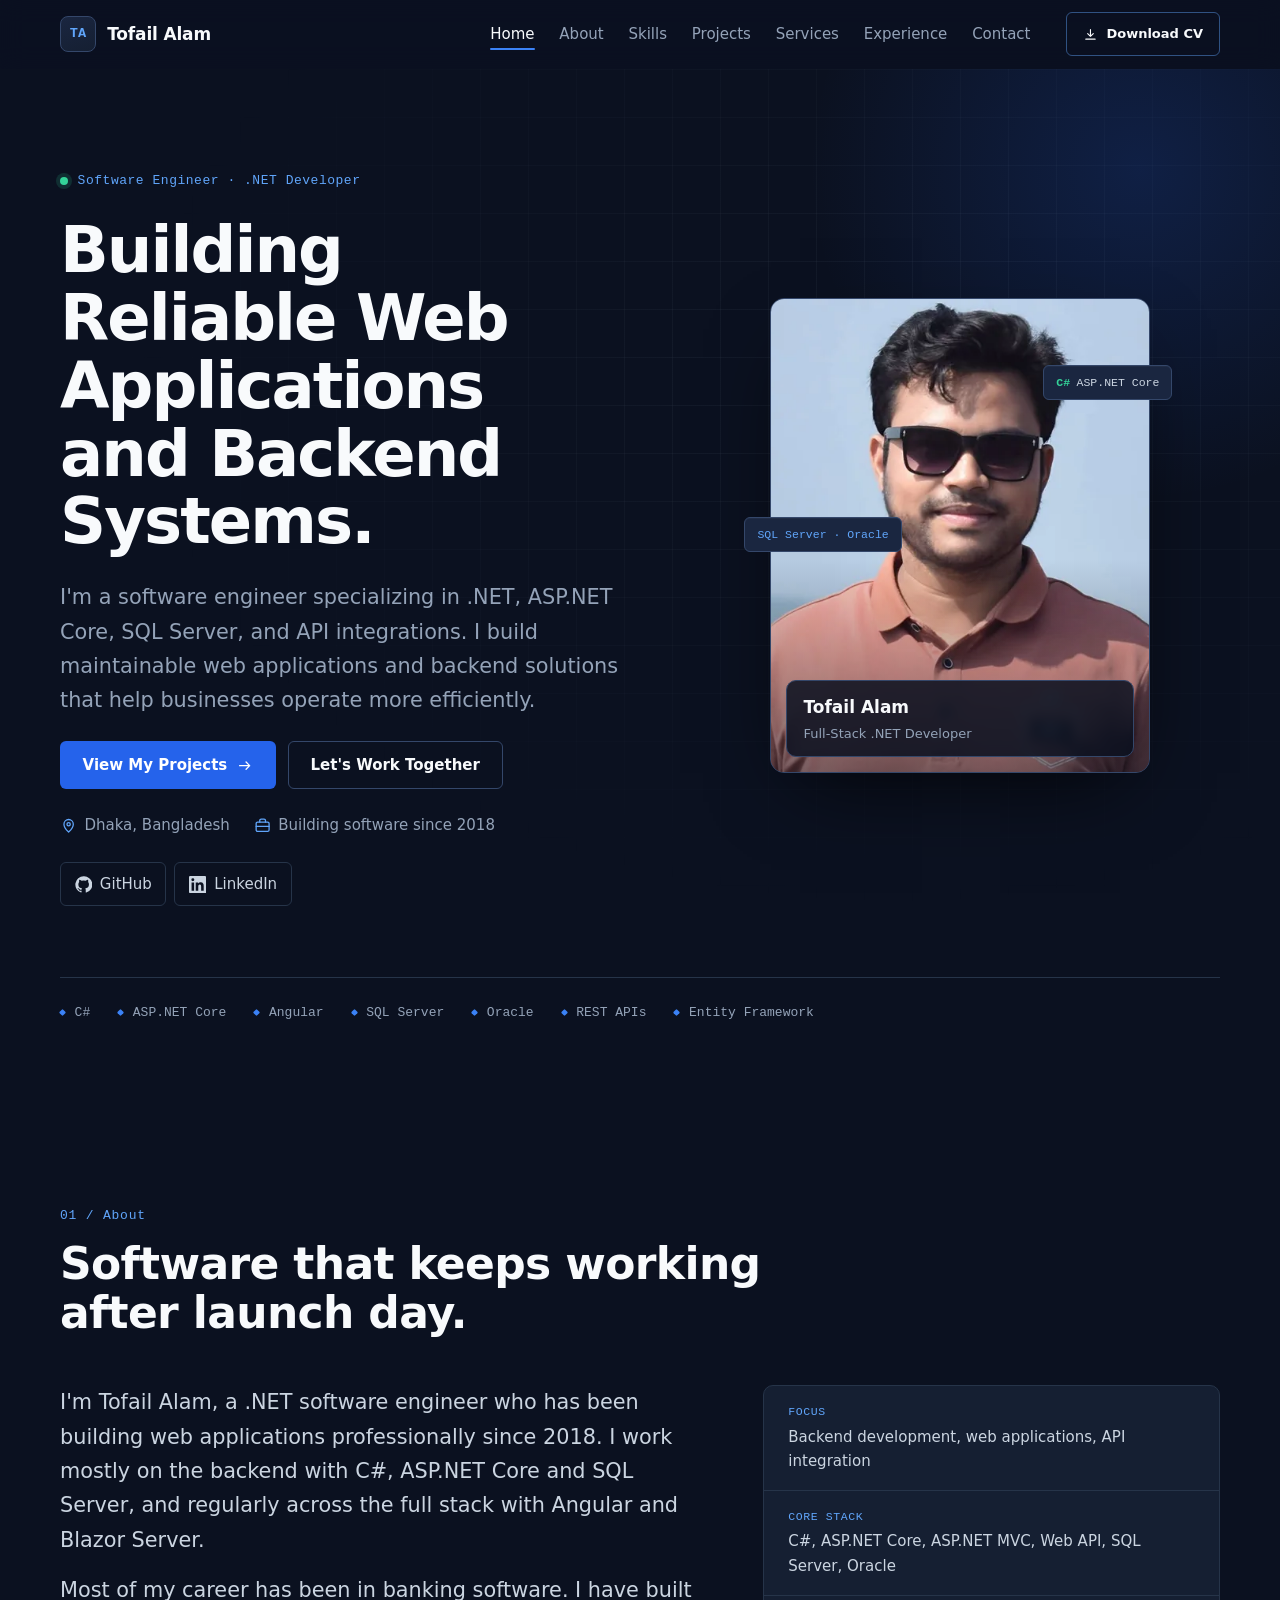
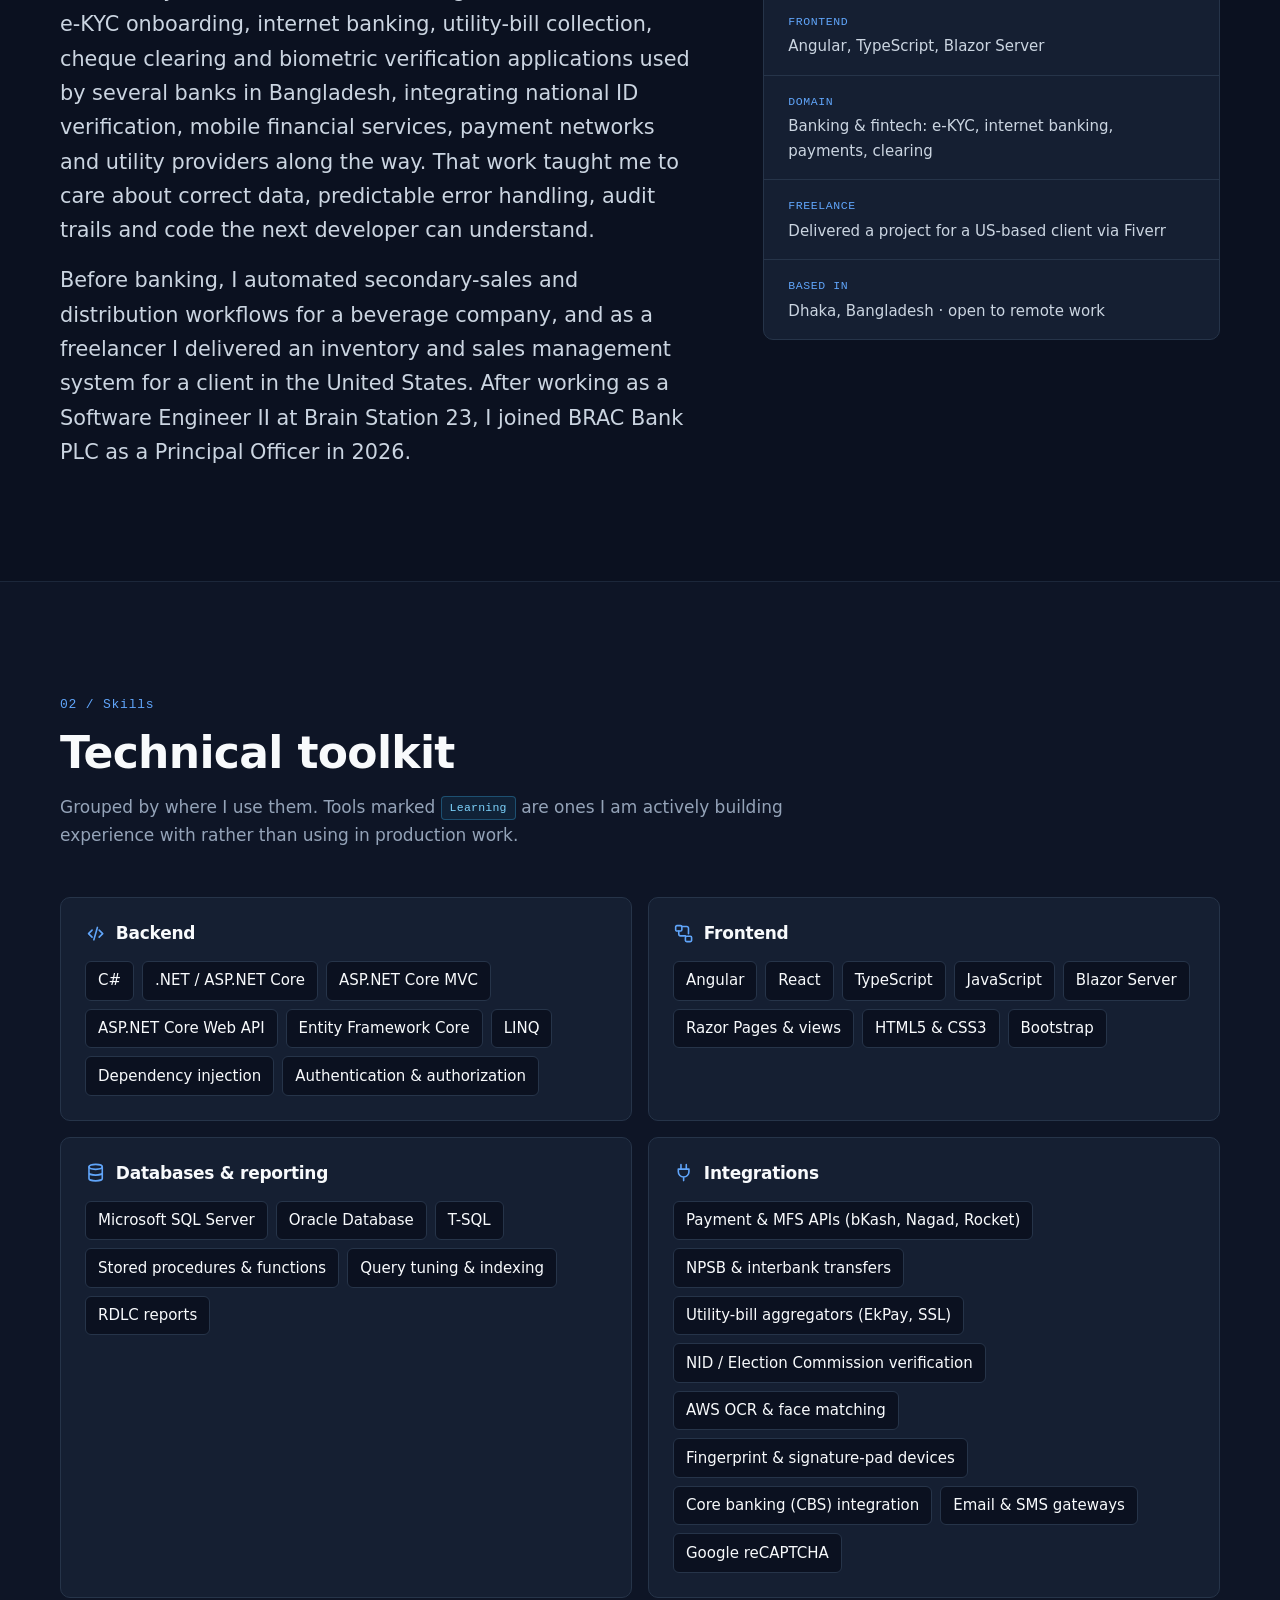
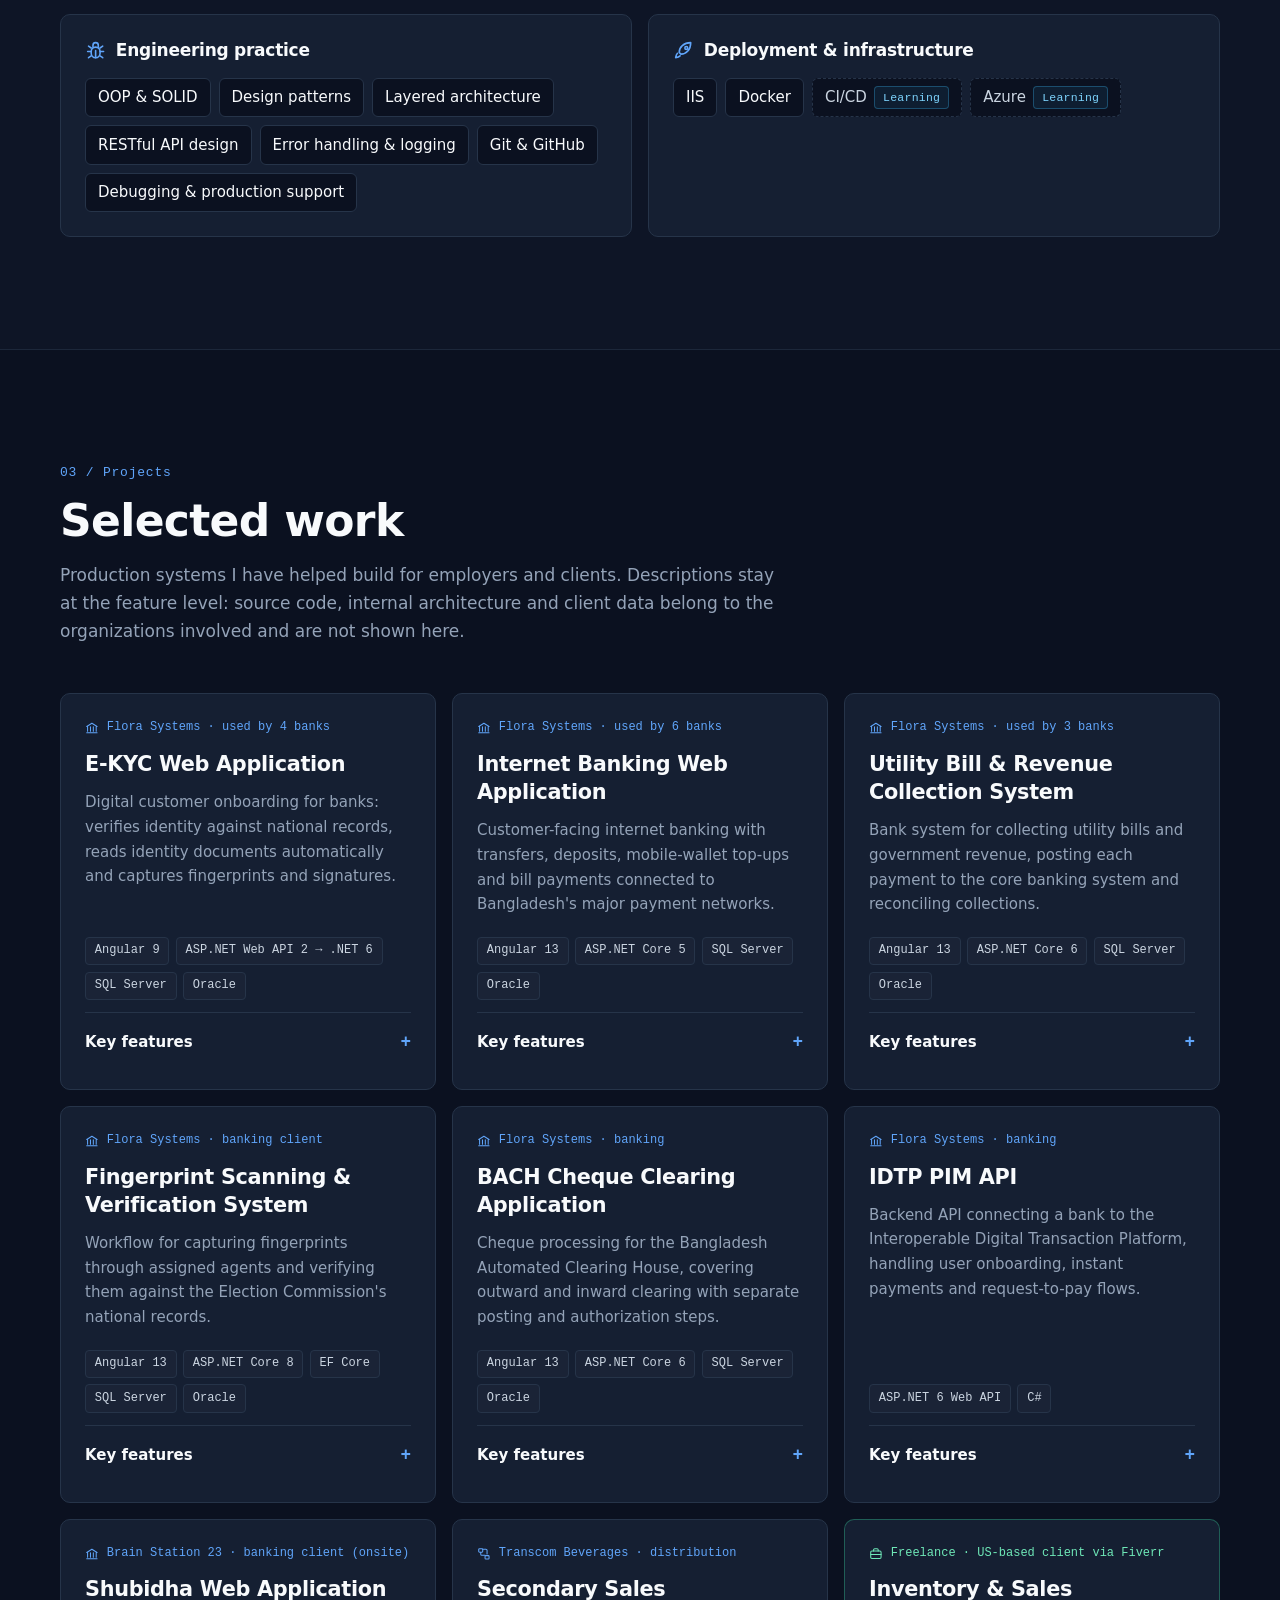
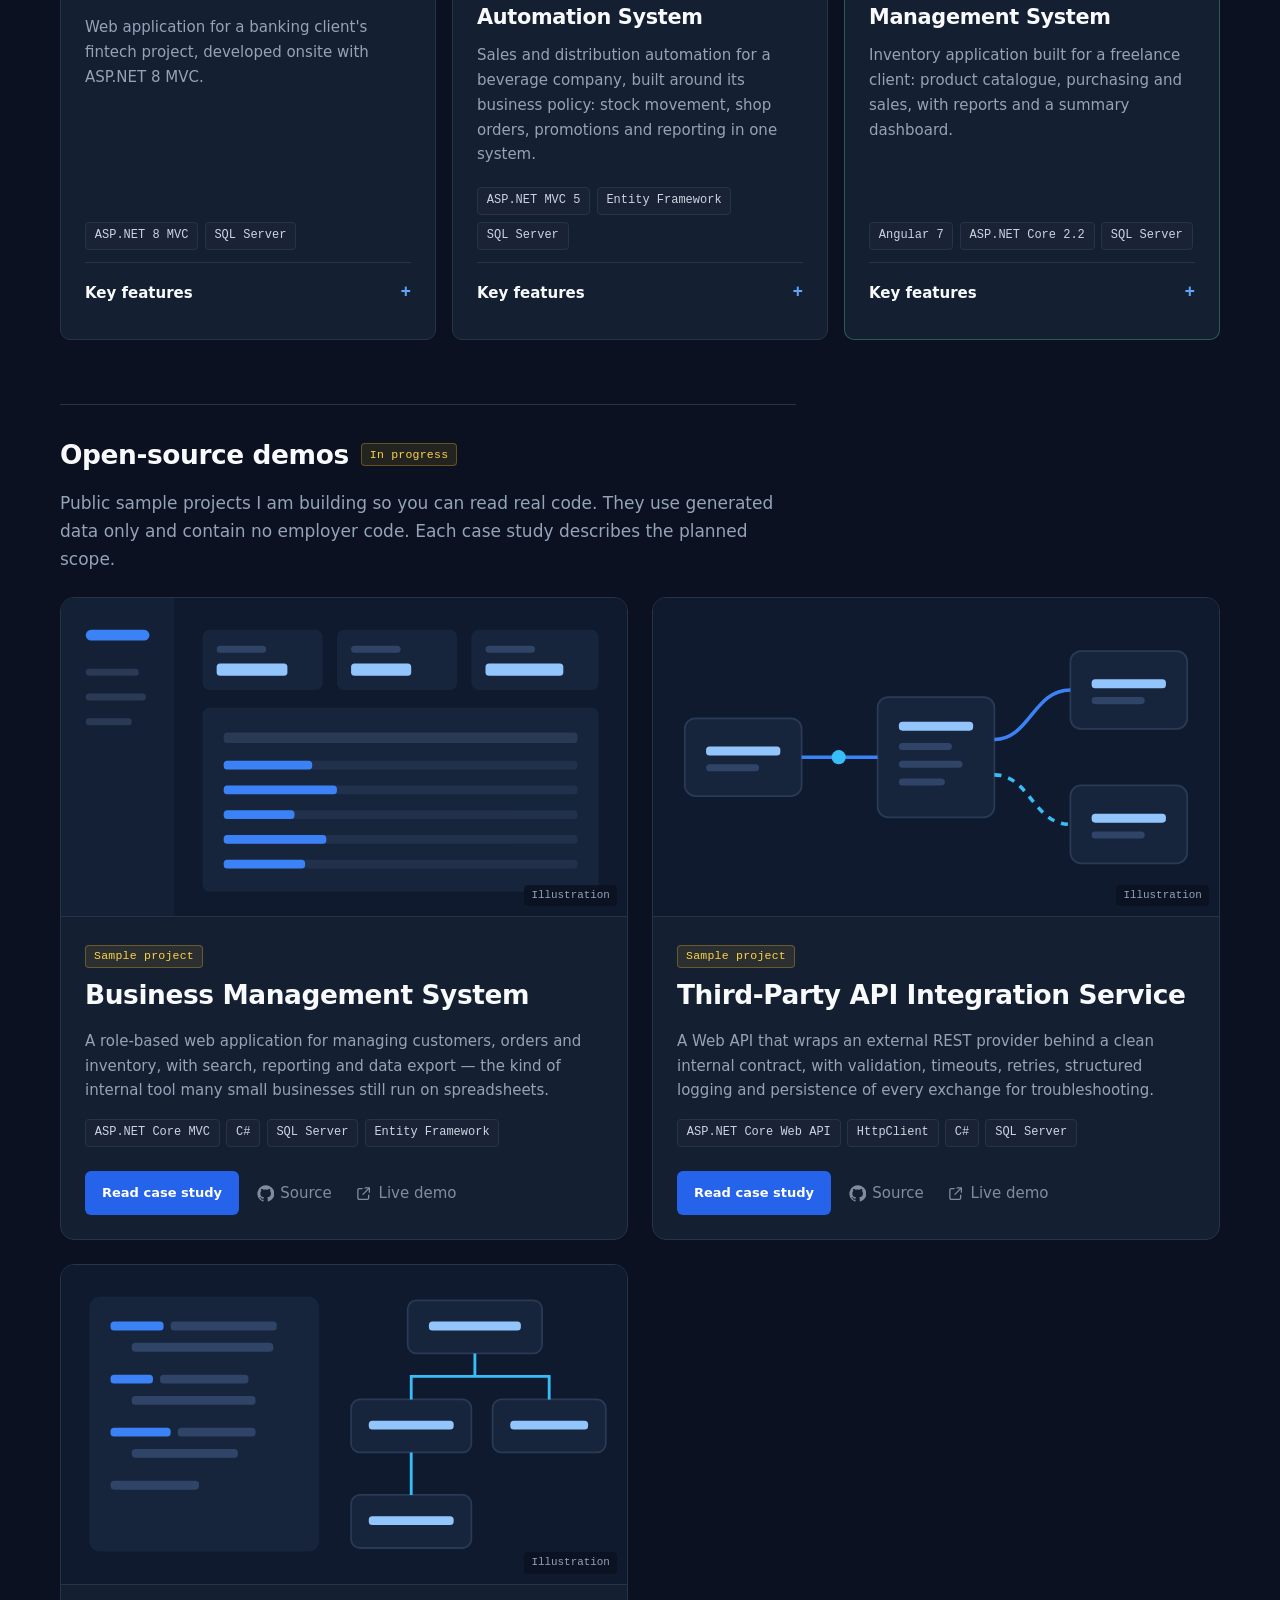
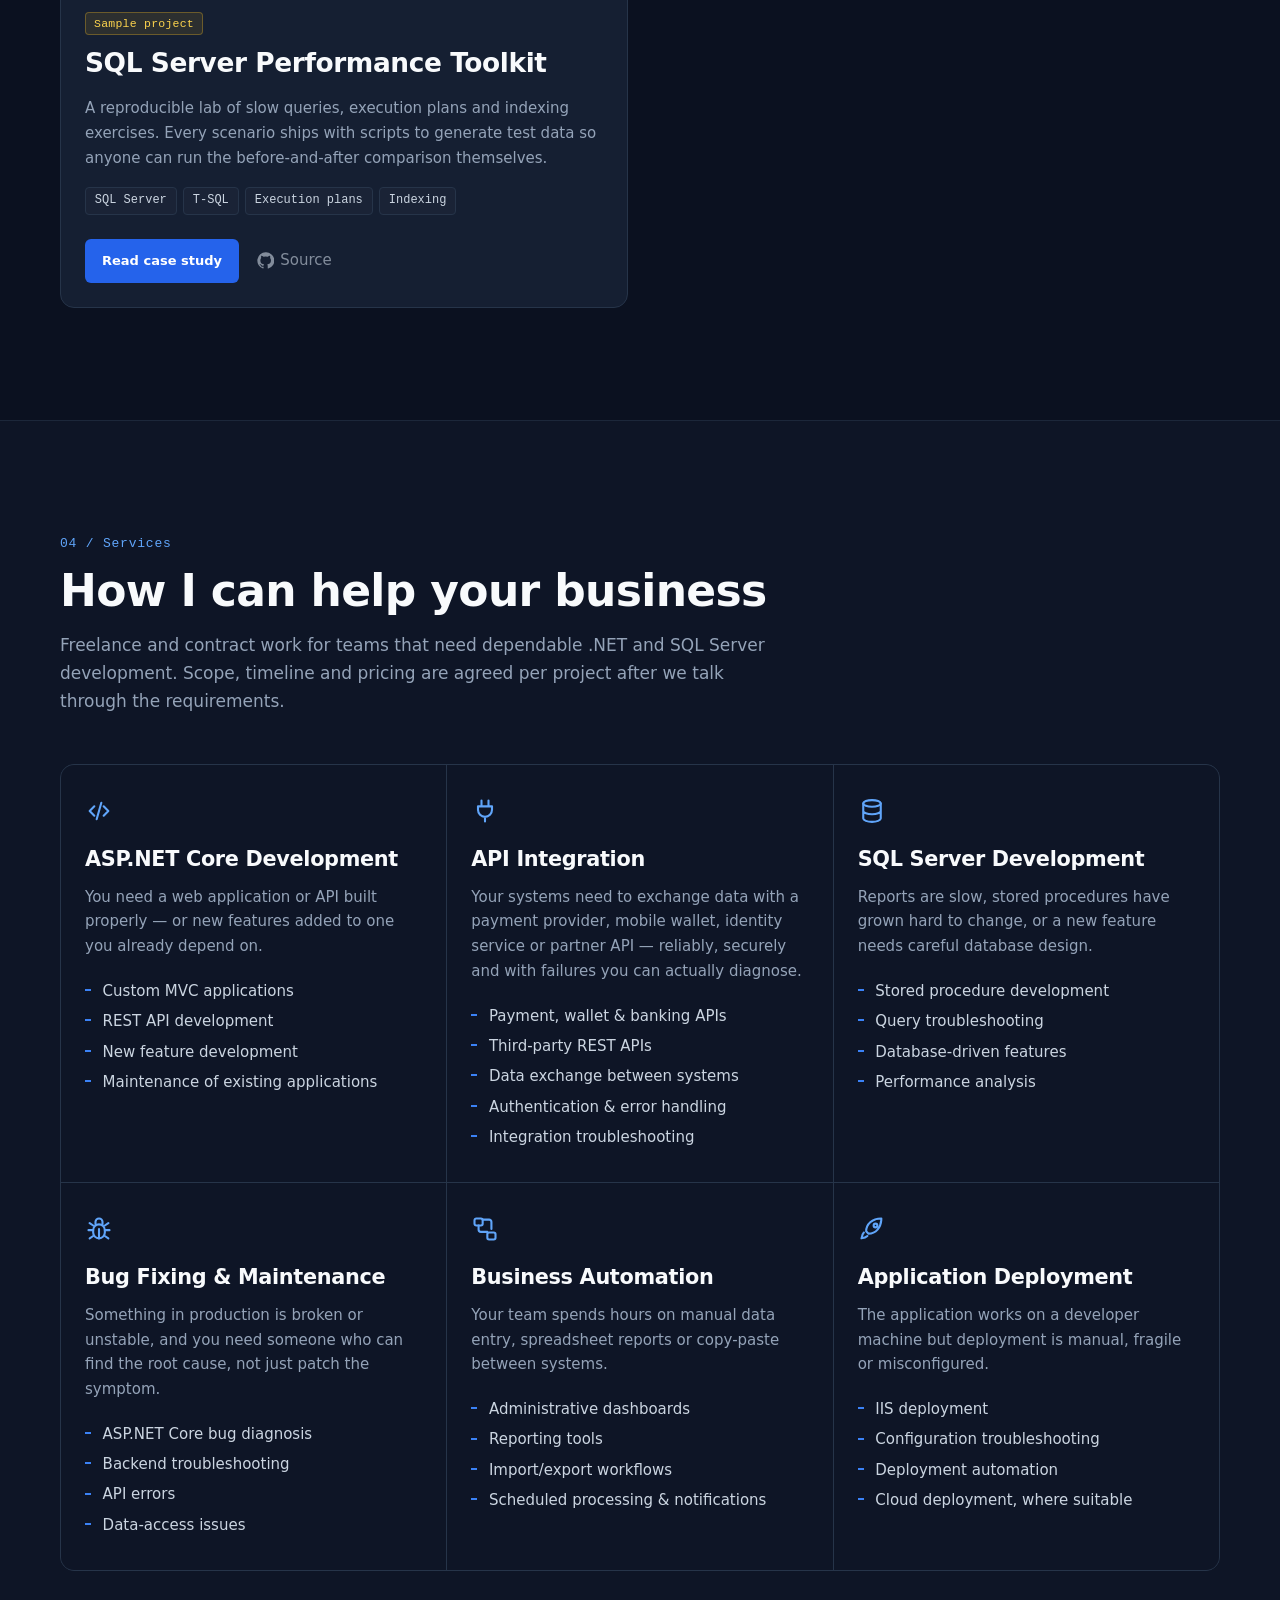
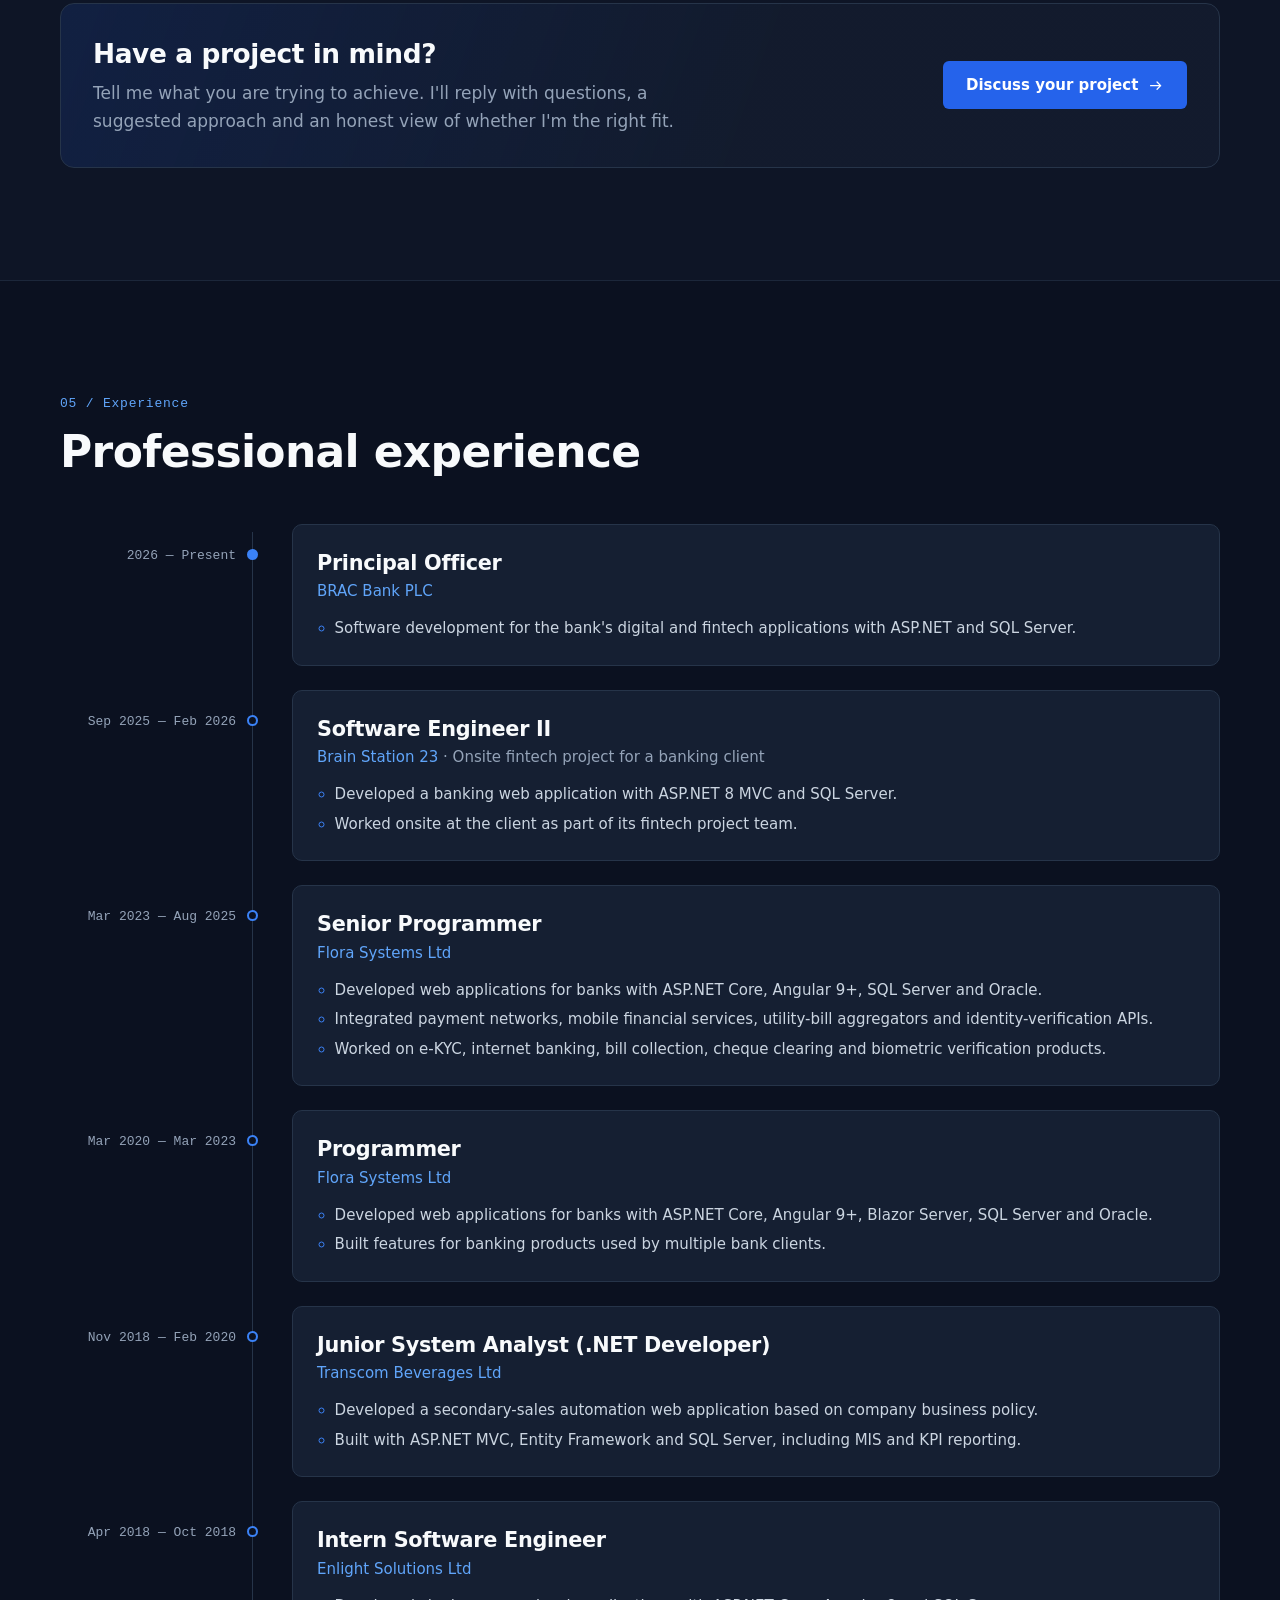
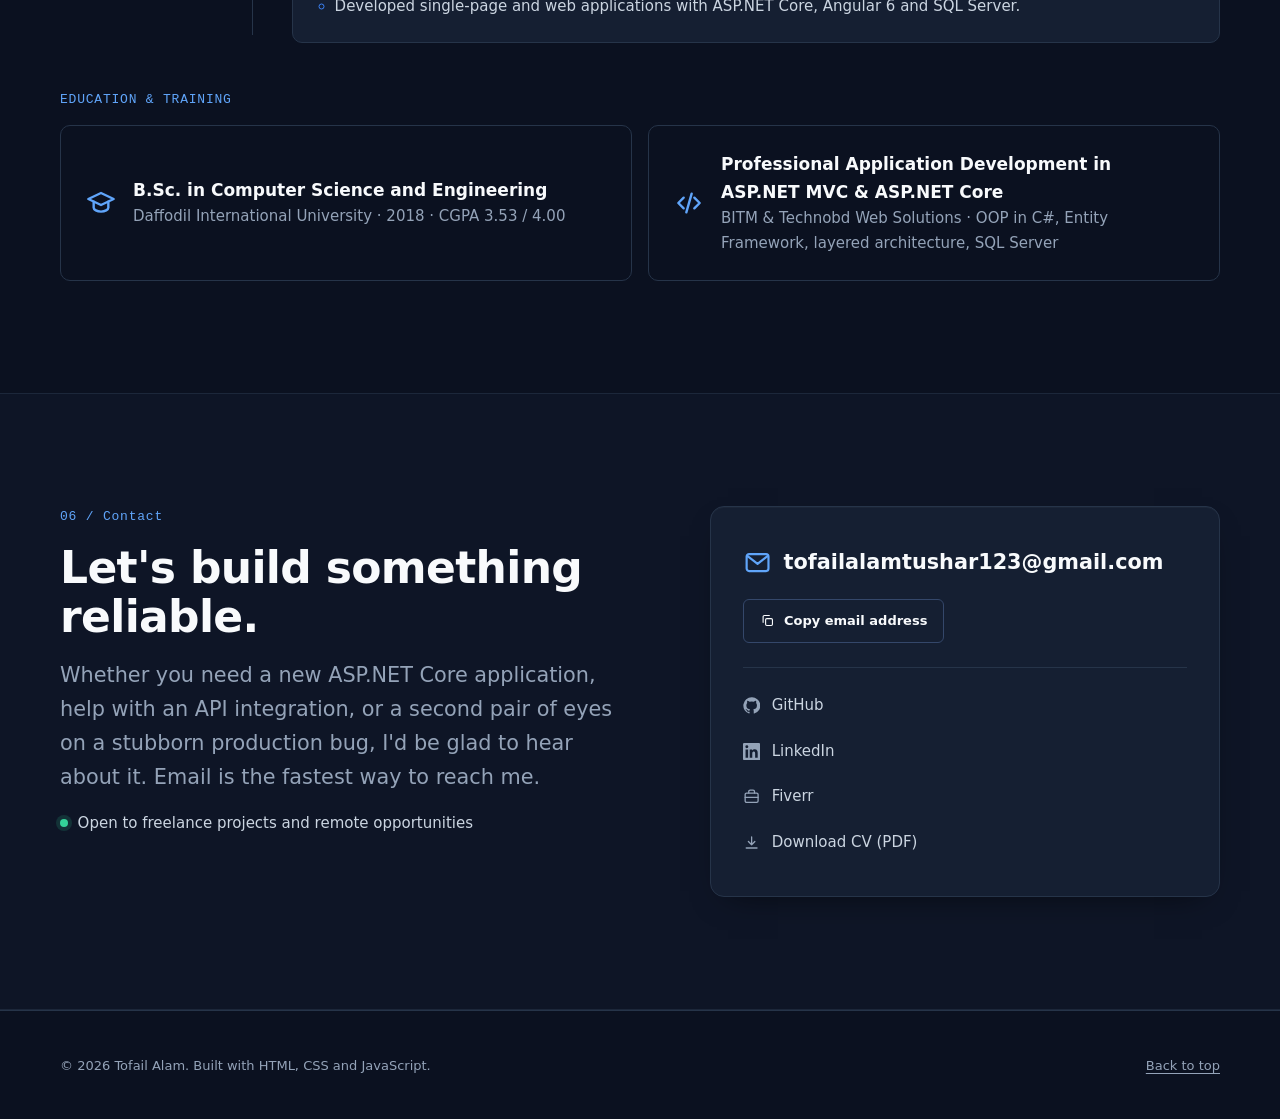
==== commit 1918274b: "Add files via upload" ====
--- a/index.html
+++ b/index.html
@@ -217,7 +217,7 @@
           <article class="skill-group">
             <h3 class="skill-group__title"><svg class="icon" aria-hidden="true"><use href="#i-flow"/></svg>Frontend</h3>
             <ul class="skill-list">
-              <li>Angular</li><li>TypeScript</li><li>JavaScript</li><li>Blazor Server</li><li>Razor views</li><li>HTML5 &amp; CSS3</li><li>Bootstrap</li>
+              <li>Angular</li><li>React</li><li>TypeScript</li><li>JavaScript</li><li>Blazor Server</li><li>Razor Pages &amp; views</li><li>HTML5 &amp; CSS3</li><li>Bootstrap</li>
             </ul>
           </article>
 
@@ -246,8 +246,8 @@
             <h3 class="skill-group__title"><svg class="icon" aria-hidden="true"><use href="#i-rocket"/></svg>Deployment &amp; infrastructure</h3>
             <!-- EDIT: once you confirm production experience with a tool, remove its "learning" class and tag. -->
             <ul class="skill-list">
-              <li class="skill--learning">IIS <span class="tag tag--learning">Learning</span></li>
-              <li class="skill--learning">Docker <span class="tag tag--learning">Learning</span></li>
+              <li>IIS</li>
+              <li>Docker</li>
               <li class="skill--learning">CI/CD <span class="tag tag--learning">Learning</span></li>
               <li class="skill--learning">Azure <span class="tag tag--learning">Learning</span></li>
             </ul>
@@ -513,35 +513,6 @@
               <div class="project__actions">
                 <button class="btn btn--small btn--primary" type="button" data-dialog-open="case-3">Read case study</button>
                 <a class="link-icon" href="YOUR_PROJECT_3_REPO_URL" target="_blank" rel="noopener noreferrer"><svg class="icon" aria-hidden="true"><use href="#i-github"/></svg>Source</a>
-              </div>
-            </div>
-          </article>
-
-          <!-- Project 4 -->
-          <article class="project" aria-labelledby="p4-title">
-            <div class="project__visual" role="img" aria-label="Placeholder illustration of a stream of analytics events with a validation checklist">
-              <svg viewBox="0 0 320 180" aria-hidden="true" focusable="false">
-                <rect width="320" height="180" fill="#0F1A2E"/>
-                <g fill="#16243C"><rect x="16" y="22" width="180" height="26" rx="5"/><rect x="16" y="56" width="180" height="26" rx="5"/><rect x="16" y="90" width="180" height="26" rx="5"/><rect x="16" y="124" width="180" height="26" rx="5"/></g>
-                <g fill="#38BDF8"><circle cx="32" cy="35" r="5"/><circle cx="32" cy="69" r="5"/><circle cx="32" cy="103" r="5"/></g><circle cx="32" cy="137" r="5" fill="#3B82F6"/>
-                <g fill="#93C5FD"><rect x="46" y="32" width="60" height="6" rx="2"/><rect x="46" y="66" width="76" height="6" rx="2"/><rect x="46" y="100" width="66" height="6" rx="2"/><rect x="46" y="134" width="52" height="6" rx="2"/></g>
-                <g fill="#2F4466"><rect x="140" y="32" width="44" height="6" rx="2"/><rect x="140" y="66" width="44" height="6" rx="2"/><rect x="140" y="100" width="44" height="6" rx="2"/><rect x="140" y="134" width="44" height="6" rx="2"/></g>
-                <rect x="212" y="22" width="92" height="128" rx="6" fill="#16243C" stroke="#2A3A55"/>
-                <g stroke="#38BDF8" stroke-width="2" fill="none" stroke-linecap="round"><path d="m224 44 4 4 7-8M224 72l4 4 7-8M224 100l4 4 7-8"/></g>
-                <g fill="#2F4466"><rect x="242" y="42" width="48" height="5" rx="2"/><rect x="242" y="70" width="40" height="5" rx="2"/><rect x="242" y="98" width="50" height="5" rx="2"/><rect x="242" y="126" width="36" height="5" rx="2"/></g>
-                <rect x="224" y="124" width="10" height="10" rx="2" fill="none" stroke="#2F4466" stroke-width="2"/>
-              </svg>
-              <span class="project__visual-note">Illustration</span>
-            </div>
-            <div class="project__body">
-              <p class="project__status"><span class="tag tag--sample">Sample project</span></p>
-              <h3 class="project__title" id="p4-title">Analytics Tracking Demonstration</h3>
-              <p class="project__desc">A small demo storefront instrumented with Google Analytics 4 and Google Tag Manager, showing a documented event plan for page views, form submissions, leads and simulated purchases — and how to verify each one.</p>
-              <ul class="stack" aria-label="Technology stack"><li>JavaScript</li><li>Google Analytics 4</li><li>Google Tag Manager</li></ul>
-              <div class="project__actions">
-                <button class="btn btn--small btn--primary" type="button" data-dialog-open="case-4">Read case study</button>
-                <a class="link-icon" href="YOUR_PROJECT_4_REPO_URL" target="_blank" rel="noopener noreferrer"><svg class="icon" aria-hidden="true"><use href="#i-github"/></svg>Source</a>
-                <a class="link-icon" href="YOUR_PROJECT_4_DEMO_URL" target="_blank" rel="noopener noreferrer"><svg class="icon" aria-hidden="true"><use href="#i-external"/></svg>Live demo</a>
               </div>
             </div>
           </article>
@@ -878,43 +849,5 @@
       </footer>
     </div>
   </dialog>
-
-  <dialog class="case" id="case-4" aria-labelledby="case-4-title">
-    <div class="case__inner">
-      <header class="case__head">
-        <div>
-          <p class="case__kicker"><span class="tag tag--sample">Sample project</span> Case study</p>
-          <h2 class="case__title" id="case-4-title">Analytics Tracking Demonstration</h2>
-        </div>
-        <button class="case__close" type="button" data-dialog-close aria-label="Close case study"><svg class="icon" aria-hidden="true"><use href="#i-close"/></svg></button>
-      </header>
-      <div class="case__body prose">
-        <h3>The problem</h3>
-        <p>Many sites have analytics installed but cannot trust the numbers: events fire twice, conversions are not tracked, and nobody has written down what each event means.</p>
-        <h3>Proposed solution</h3>
-        <p>A small demo storefront with a written tracking plan. Every event is pushed to the data layer, configured in Google Tag Manager, sent to a GA4 test property, and verified using GTM Preview and GA4 DebugView.</p>
-        <h3>Event flow</h3>
-        <ol class="flow" aria-label="Event flow">
-          <li>User action</li><li>dataLayer.push()</li><li>GTM trigger &amp; tag</li><li>GA4 test property</li><li>DebugView validation</li>
-        </ol>
-        <h3>Main features</h3>
-        <ul>
-          <li>Page-view tracking, including single-page navigation</li>
-          <li>Form-submission and lead (<code>generate_lead</code>) events</li>
-          <li>Simulated e-commerce funnel ending in a <code>purchase</code> event with test data</li>
-          <li>Consent-aware loading of tags</li>
-          <li>A tracking-plan document describing every event and parameter</li>
-          <li>Optional: forwarding events through a server-side tagging container</li>
-        </ul>
-        <h3>Technology</h3>
-        <ul class="stack"><li>JavaScript</li><li>Google Analytics 4</li><li>Google Tag Manager</li></ul>
-        <p class="case__note">Status: planned / in development. Uses a separate test GA4 property; no real customer or purchase data.</p>
-      </div>
-      <footer class="case__foot">
-        <a class="link-icon" href="YOUR_PROJECT_4_REPO_URL" target="_blank" rel="noopener noreferrer"><svg class="icon" aria-hidden="true"><use href="#i-github"/></svg>Source code</a>
-        <a class="link-icon" href="YOUR_PROJECT_4_DEMO_URL" target="_blank" rel="noopener noreferrer"><svg class="icon" aria-hidden="true"><use href="#i-external"/></svg>Live demo</a>
-      </footer>
-    </div>
-  </dialog>
 </body>
 </html>
